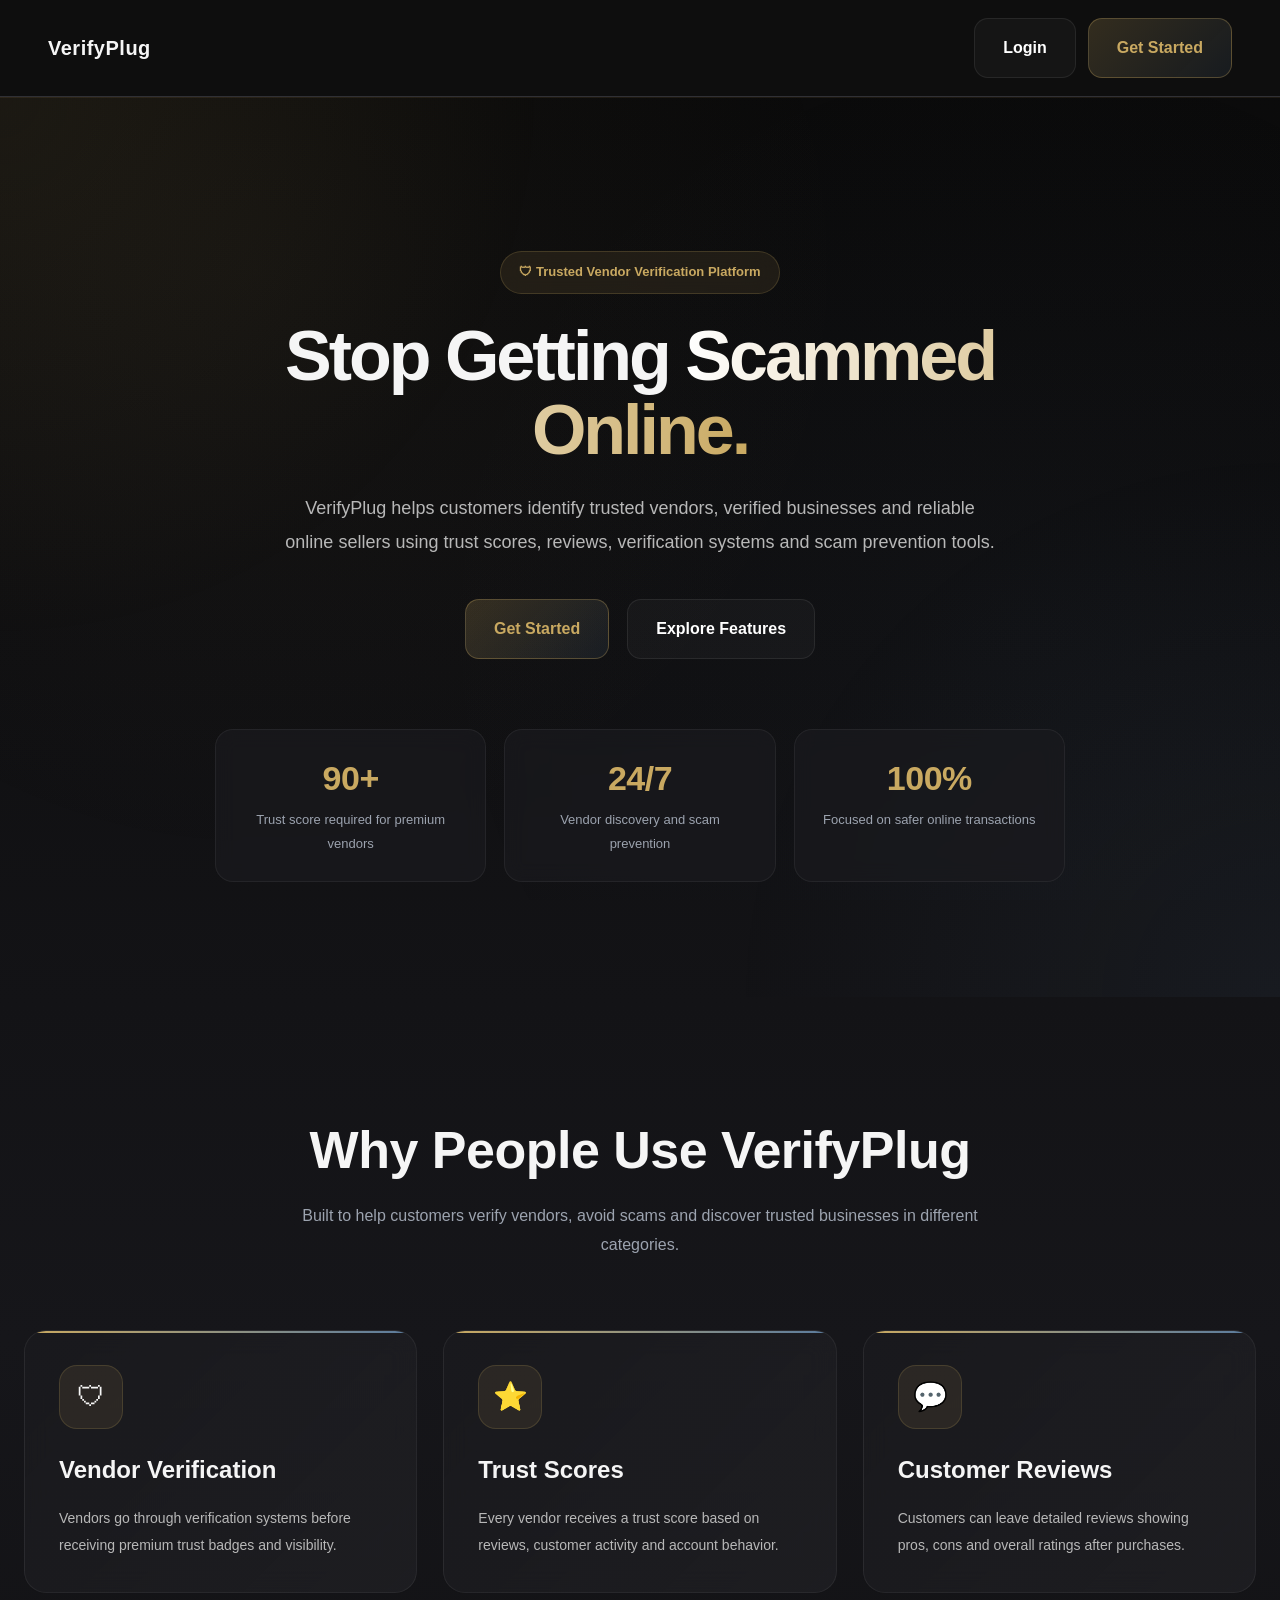
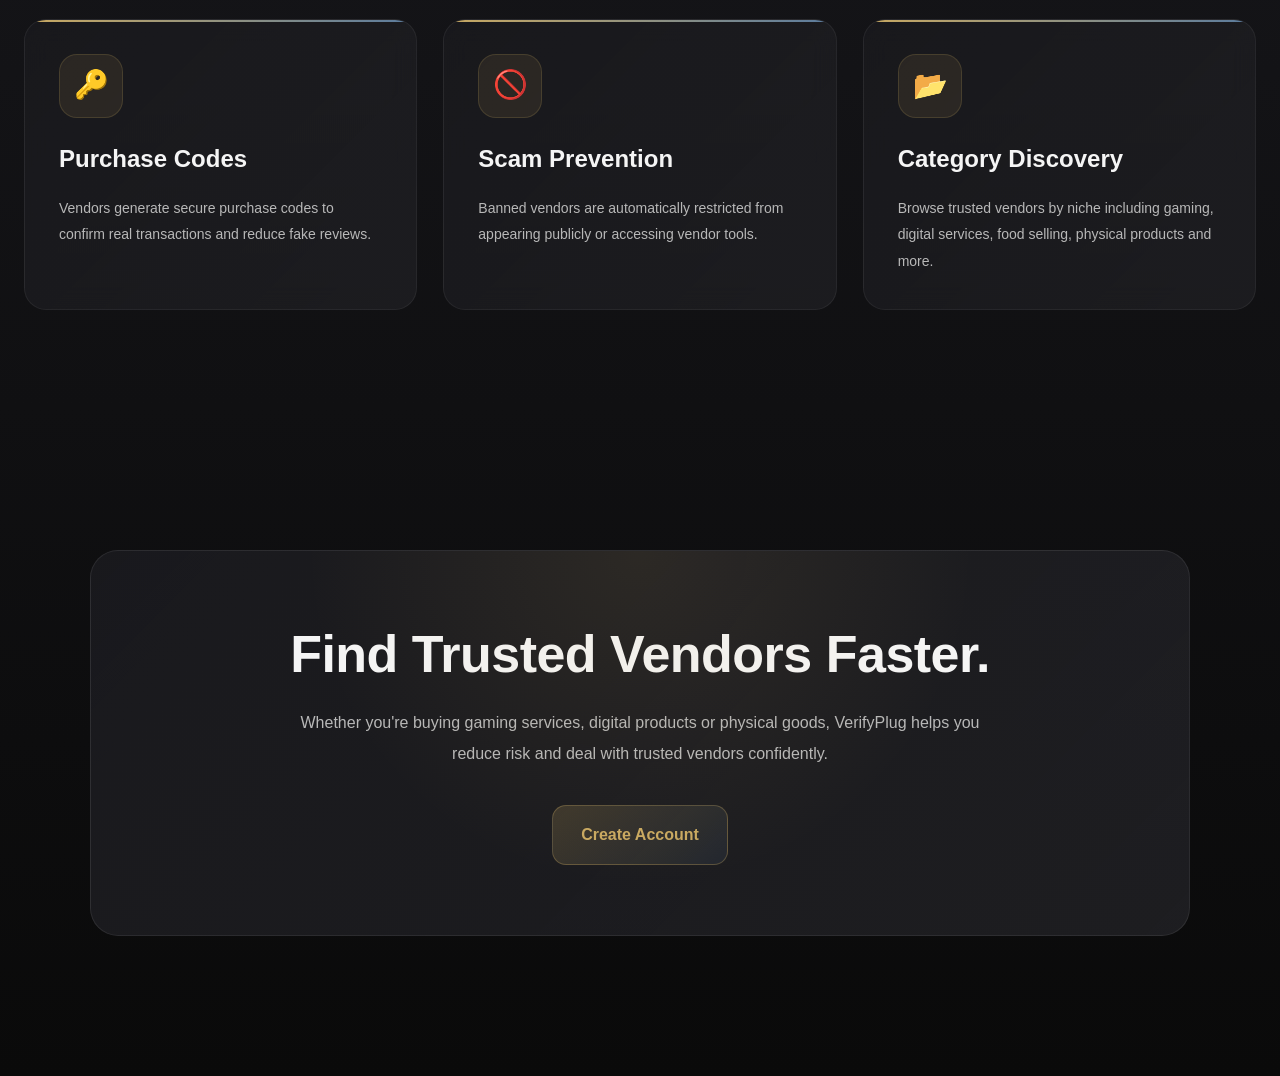
==== index.html @ 5fb8a2be "ff" ====
<!DOCTYPE html>
<html lang="en">
<head>
  <meta charset="UTF-8" />
  <meta name="viewport" content="width=device-width, initial-scale=1.0"/>

  <title>VerifyPlug</title>

  <link rel="stylesheet" href="style.css"/>

  <style>

    /* =========================
       LANDING PAGE ONLY
    ========================= */

    .landing-hero {

      min-height: 100vh;

      display: flex;
      align-items: center;
      justify-content: center;

      text-align: center;

      padding: 120px 24px 80px;

      position: relative;

      overflow: hidden;
    }

    .landing-hero::before {

      content: "";

      position: absolute;
      inset: 0;

      background:
        radial-gradient(circle at top left,
        rgba(201,169,97,0.08),
        transparent 35%),

        radial-gradient(circle at bottom right,
        rgba(90,123,158,0.08),
        transparent 35%);

      pointer-events: none;
    }

    .hero-content {

      position: relative;
      z-index: 2;

      max-width: 850px;
    }

    .hero-badge {

      display: inline-flex;
      align-items: center;
      gap: 10px;

      padding: 10px 18px;

      border-radius: 999px;

      background:
        rgba(201,169,97,0.10);

      border:
        1px solid rgba(201,169,97,0.20);

      color: #c9a961;

      font-size: 13px;
      font-weight: 600;

      margin-bottom: 26px;

      backdrop-filter: blur(10px);
    }

    .hero-title {

      font-size: 70px;
      line-height: 1.05;

      font-weight: 800;

      letter-spacing: -3px;

      margin-bottom: 24px;
    }

    .hero-title span {

      background:
        linear-gradient(
          90deg,
          #ffffff,
          #c9a961
        );

      -webkit-background-clip: text;
      -webkit-text-fill-color: transparent;
    }

    .hero-subtitle {

      max-width: 720px;

      margin: auto;

      font-size: 18px;
      line-height: 1.9;

      color: #b8b8b8;
    }

    .hero-buttons {

      display: flex;
      justify-content: center;
      gap: 18px;

      margin-top: 40px;

      flex-wrap: wrap;
    }

    .hero-btn {

      width: auto;

      padding: 16px 28px;

      text-decoration: none;

      border-radius: 14px;

      font-weight: 600;

      transition: 0.3s ease;
    }

    .hero-btn-primary {

      background:
        linear-gradient(
          135deg,
          rgba(201,169,97,0.20),
          rgba(90,123,158,0.12)
        );

      border:
        1px solid rgba(201,169,97,0.30);

      color: #c9a961;
    }

    .hero-btn-primary:hover {

      transform: translateY(-3px);

      box-shadow:
        0 18px 40px rgba(201,169,97,0.12);
    }

    .hero-btn-secondary {

      background:
        rgba(255,255,255,0.03);

      border:
        1px solid rgba(255,255,255,0.08);

      color: white;
    }

    .hero-btn-secondary:hover {

      transform: translateY(-3px);

      border-color:
        rgba(255,255,255,0.18);
    }

    /* =========================
       STATS
    ========================= */

    .hero-stats {

      display: grid;
      grid-template-columns: repeat(3, 1fr);

      gap: 18px;

      margin-top: 70px;
    }

    .stat-card {

      padding: 26px;

      border-radius: 18px;

      background:
        rgba(26,26,30,0.7);

      border:
        1px solid rgba(255,255,255,0.06);

      backdrop-filter: blur(10px);
    }

    .stat-card h2 {

      font-size: 34px;

      color: #c9a961;

      margin-bottom: 8px;
    }

    .stat-card p {

      font-size: 13px;

      color: #9ca3af;
    }

    /* =========================
       FEATURES
    ========================= */

    .features-section {

      padding: 120px 24px;
    }

    .section-header {

      text-align: center;

      max-width: 700px;

      margin: auto auto 70px;
    }

    .section-header h2 {

      font-size: 52px;

      margin-bottom: 18px;
    }

    .section-header p {

      font-size: 16px;

      color: #9ca3af;
    }

    .features-grid {

      display: grid;
      grid-template-columns:
        repeat(auto-fit, minmax(300px, 1fr));

      gap: 26px;

      max-width: 1250px;

      margin: auto;
    }

    .feature-card {

      opacity: 0;
      transform: translateY(70px);

      transition:
        opacity 0.8s ease,
        transform 0.8s ease;

      padding: 34px;

      border-radius: 22px;

      background:
        linear-gradient(
          135deg,
          rgba(26,26,30,0.8),
          rgba(36,36,40,0.6)
        );

      border:
        1px solid rgba(255,255,255,0.06);

      backdrop-filter: blur(12px);

      position: relative;

      overflow: hidden;
    }

    .feature-card.show {

      opacity: 1;
      transform: translateY(0);
    }

    .feature-card::before {

      content: "";

      position: absolute;

      top: 0;
      left: 0;

      width: 100%;
      height: 2px;

      background:
        linear-gradient(
          90deg,
          #c9a961,
          #5a7b9e
        );
    }

    .feature-icon {

      width: 64px;
      height: 64px;

      display: flex;
      align-items: center;
      justify-content: center;

      border-radius: 18px;

      margin-bottom: 22px;

      font-size: 28px;

      background:
        rgba(201,169,97,0.10);

      border:
        1px solid rgba(201,169,97,0.18);
    }

    .feature-card h3 {

      font-size: 24px;

      margin-bottom: 16px;
    }

    .feature-card p {

      font-size: 14px;

      line-height: 1.9;

      color: #b8b8b8;
    }

    /* =========================
       CTA SECTION
    ========================= */

    .cta-section {

      padding: 120px 24px 140px;
    }

    .cta-card {

      max-width: 1100px;

      margin: auto;

      text-align: center;

      padding: 70px 40px;

      border-radius: 28px;

      background:
        linear-gradient(
          135deg,
          rgba(26,26,30,0.95),
          rgba(36,36,40,0.75)
        );

      border:
        1px solid rgba(255,255,255,0.08);

      position: relative;

      overflow: hidden;
    }

    .cta-card::before {

      content: "";

      position: absolute;
      inset: 0;

      background:
        radial-gradient(circle at top,
        rgba(201,169,97,0.10),
        transparent 50%);

      pointer-events: none;
    }

    .cta-card h2 {

      font-size: 52px;

      margin-bottom: 20px;
    }

    .cta-card p {

      max-width: 700px;

      margin: auto;

      font-size: 16px;

      line-height: 1.9;
    }

    .cta-card .hero-buttons {

      margin-top: 36px;
    }

    /* =========================
       RESPONSIVE
    ========================= */

    @media (max-width: 900px) {

      .hero-title {
        font-size: 48px;
      }

      .section-header h2,
      .cta-card h2 {
        font-size: 36px;
      }

      .hero-stats {
        grid-template-columns: 1fr;
      }

    }

  </style>
</head>

<body>

  <!-- TOPBAR -->
  <div class="topbar">

    <h2>VerifyPlug</h2>

    <div style="display:flex; gap:12px;">

      <a href="index.html"
        class="hero-btn hero-btn-secondary"
        style="margin:0;">
        Login
      </a>

      <a href="index.html"
        class="hero-btn hero-btn-primary"
        style="margin:0;">
        Get Started
      </a>

    </div>

  </div>

  <!-- HERO -->
  <section class="landing-hero">

    <div class="hero-content">

      <div class="hero-badge">
        🛡 Trusted Vendor Verification Platform
      </div>

      <h1 class="hero-title">

        Stop Getting
        <span>Scammed Online.</span>

      </h1>

      <p class="hero-subtitle">

        VerifyPlug helps customers identify trusted vendors,
        verified businesses and reliable online sellers
        using trust scores, reviews, verification systems
        and scam prevention tools.

      </p>

      <div class="hero-buttons">

        <a href="index.html"
          class="hero-btn hero-btn-primary">

          Get Started

        </a>

        <a href="#features"
          class="hero-btn hero-btn-secondary">

          Explore Features

        </a>

      </div>

      <div class="hero-stats">

        <div class="stat-card">
          <h2>90+</h2>
          <p>Trust score required for premium vendors</p>
        </div>

        <div class="stat-card">
          <h2>24/7</h2>
          <p>Vendor discovery and scam prevention</p>
        </div>

        <div class="stat-card">
          <h2>100%</h2>
          <p>Focused on safer online transactions</p>
        </div>

      </div>

    </div>

  </section>

  <!-- FEATURES -->
  <section class="features-section" id="features">

    <div class="section-header">

      <h2>Why People Use VerifyPlug</h2>

      <p>
        Built to help customers verify vendors,
        avoid scams and discover trusted businesses
        in different categories.
      </p>

    </div>

    <div class="features-grid">

      <div class="feature-card">

        <div class="feature-icon">🛡</div>

        <h3>Vendor Verification</h3>

        <p>
          Vendors go through verification systems before
          receiving premium trust badges and visibility.
        </p>

      </div>

      <div class="feature-card">

        <div class="feature-icon">⭐</div>

        <h3>Trust Scores</h3>

        <p>
          Every vendor receives a trust score based on
          reviews, customer activity and account behavior.
        </p>

      </div>

      <div class="feature-card">

        <div class="feature-icon">💬</div>

        <h3>Customer Reviews</h3>

        <p>
          Customers can leave detailed reviews showing
          pros, cons and overall ratings after purchases.
        </p>

      </div>

      <div class="feature-card">

        <div class="feature-icon">🔑</div>

        <h3>Purchase Codes</h3>

        <p>
          Vendors generate secure purchase codes to
          confirm real transactions and reduce fake reviews.
        </p>

      </div>

      <div class="feature-card">

        <div class="feature-icon">🚫</div>

        <h3>Scam Prevention</h3>

        <p>
          Banned vendors are automatically restricted
          from appearing publicly or accessing vendor tools.
        </p>

      </div>

      <div class="feature-card">

        <div class="feature-icon">📂</div>

        <h3>Category Discovery</h3>

        <p>
          Browse trusted vendors by niche including
          gaming, digital services, food selling,
          physical products and more.
        </p>

      </div>

    </div>

  </section>

  <!-- CTA -->
  <section class="cta-section">

    <div class="cta-card">

      <h2>
        Find Trusted Vendors Faster.
      </h2>

      <p>

        Whether you're buying gaming services,
        digital products or physical goods,
        VerifyPlug helps you reduce risk and deal
        with trusted vendors confidently.

      </p>

      <div class="hero-buttons">

        <a href="index.html"
          class="hero-btn hero-btn-primary">

          Create Account

        </a>

      </div>

    </div>

  </section>

  <script>

    // =========================
    // SCROLL REVEAL
    // =========================

    const cards =
      document.querySelectorAll(".feature-card");

    const observer =
      new IntersectionObserver((entries) => {

        entries.forEach((entry) => {

          if (entry.isIntersecting) {

            entry.target.classList.add("show");

          }

        });

      }, {
        threshold: 0.15
      });

    cards.forEach((card) => {
      observer.observe(card);
    });

  </script>

</body>
</html>
---- style.css ----
* {
  margin: 0;
  padding: 0;
  box-sizing: border-box;
  font-family: -apple-system, BlinkMacSystemFont, 'Segoe UI', 'Helvetica Neue', sans-serif;
  -webkit-font-smoothing: antialiased;
  -moz-osx-font-smoothing: grayscale;
}

:root {
  --color-bg-primary: #0f0f0f;
  --color-bg-secondary: #1a1a1e;
  --color-bg-tertiary: #242428;
  --color-text-primary: #f5f5f5;
  --color-text-secondary: #b8b8b8;
  --color-text-tertiary: #888888;
  --color-accent-primary: #c9a961;
  --color-accent-secondary: #5a7b9e;
  --color-border: #303035;
  --color-border-light: #484850;
  --shadow-sm: 0 2px 8px rgba(0,0,0,0.5);
  --shadow-md: 0 8px 24px rgba(0,0,0,0.6);
  --shadow-lg: 0 16px 48px rgba(0,0,0,0.7);
  --shadow-xl: 0 24px 64px rgba(0,0,0,0.8);
}

body {
  background: linear-gradient(180deg, #0a0a0a 0%, #16161a 50%, #0a0a0a 100%);
  color: var(--color-text-primary);
  min-height: 100vh;
  line-height: 1.6;
  position: relative;
  overflow-x: hidden;
}

body::before {
  content: "";
  position: fixed;
  top: 0;
  left: 0;
  right: 0;
  bottom: 0;
  background: 
    radial-gradient(circle at 20% 30%, rgba(201,169,97,0.04), transparent 50%),
    radial-gradient(circle at 80% 70%, rgba(90,123,158,0.03), transparent 50%);
  pointer-events: none;
  z-index: 0;
}

/* TOPBAR */
.topbar {
  width: 100%;
  padding: 18px 48px;
  background: rgba(15, 15, 15, 0.95);
  border-bottom: 1px solid var(--color-border);
  display: flex;
  justify-content: space-between;
  align-items: center;
  position: sticky;
  top: 0;
  z-index: 100;
  backdrop-filter: blur(20px);
  -webkit-backdrop-filter: blur(20px);
  box-shadow: 0 1px 0 rgba(201,169,97,0.1);
}

.topbar h1,
.topbar h2,
.topbar h3 {
  margin: 0;
  font-size: 20px;
  font-weight: 600;
  letter-spacing: 0.5px;
  color: var(--color-text-primary);
}

/* MAIN CONTAINER */
.container {
  width: 100%;
  max-width: 1320px;
  margin: auto;
  padding: 60px 48px;
  position: relative;
  z-index: 1;
}

/* CARD */
.card,
.vendor-card,
.vendor-owner-card,
.result-card,
.admin-section {
  position: relative;
  background: linear-gradient(135deg, rgba(26,26,30,0.8) 0%, rgba(36,36,40,0.6) 100%);
  border: 1px solid var(--color-border);
  border-radius: 16px;
  padding: 32px;
  overflow: hidden;
  box-shadow: 0 8px 32px rgba(0,0,0,0.5), inset 0 1px 0 rgba(255,255,255,0.03);
  backdrop-filter: blur(10px);
  -webkit-backdrop-filter: blur(10px);
  transition: all 0.4s cubic-bezier(0.23, 1, 0.320, 1);
}

.card::before,
.vendor-card::before,
.vendor-owner-card::before,
.result-card::before,
.admin-section::before {
  content: "";
  position: absolute;
  inset: 0;
  background: linear-gradient(135deg, rgba(201,169,97,0.03), transparent 50%);
  pointer-events: none;
}

.card:hover,
.vendor-card:hover,
.vendor-owner-card:hover,
.result-card:hover,
.admin-section:hover {
  transform: translateY(-4px);
  border-color: rgba(201,169,97,0.3);
  box-shadow: 0 16px 48px rgba(201,169,97,0.12), inset 0 1px 0 rgba(255,255,255,0.05);
  background: linear-gradient(135deg, rgba(26,26,30,0.9) 0%, rgba(36,36,40,0.7) 100%);
}

/* SPACING */
.card,
.vendor-card,
.vendor-owner-card,
.result-card {
  margin-bottom: 28px;
}

/* HEADINGS */
h1,
h2,
h3 {
  color: var(--color-text-primary);
  margin-bottom: 16px;
  letter-spacing: -0.3px;
  font-weight: 600;
}

h1 {
  font-size: 40px;
  letter-spacing: -1px;
  line-height: 1.2;
}

h2 {
  font-size: 32px;
  letter-spacing: -0.5px;
  line-height: 1.3;
}

h3 {
  font-size: 18px;
  color: var(--color-text-primary);
  letter-spacing: 0px;
}

p {
  color: var(--color-text-secondary);
  line-height: 1.8;
  font-size: 14px;
  font-weight: 400;
}

/* INPUTS */
input,
textarea,
select {
  width: 100%;
  margin-top: 14px;
  padding: 14px 16px;
  border-radius: 12px;
  border: 1px solid var(--color-border);
  background: rgba(26,26,30,0.8);
  color: var(--color-text-primary);
  font-size: 14px;
  outline: none;
  transition: all 0.3s ease;
}

input::placeholder,
textarea::placeholder {
  color: var(--color-text-tertiary);
}

input:focus,
textarea:focus,
select:focus {
  border-color: var(--color-accent-primary);
  background: rgba(26,26,30,0.95);
  box-shadow: 0 0 0 3px rgba(201,169,97,0.1), var(--shadow-sm);
}

/* BUTTONS */
button {
  position: relative;
  width: 100%;
  margin-top: 18px;
  padding: 14px 28px;
  border: 1px solid var(--color-accent-primary);
  border-radius: 12px;
  background: linear-gradient(135deg, rgba(201,169,97,0.15), rgba(90,123,158,0.08));
  color: var(--color-accent-primary);
  font-size: 14px;
  font-weight: 600;
  letter-spacing: 0.3px;
  cursor: pointer;
  overflow: hidden;
  transition: all 0.4s cubic-bezier(0.23, 1, 0.320, 1);
  box-shadow: var(--shadow-sm);
}

button::before {
  content: "";
  position: absolute;
  top: 0;
  left: -100%;
  width: 100%;
  height: 100%;
  background: linear-gradient(90deg, transparent, rgba(255,255,255,0.15), transparent);
  transition: 0.6s ease;
}

button:hover {
  transform: translateY(-2px);
  background: linear-gradient(135deg, rgba(201,169,97,0.25), rgba(90,123,158,0.12));
  border-color: var(--color-accent-primary);
  box-shadow: 0 12px 32px rgba(201,169,97,0.15);
}

button:hover::before {
  left: 100%;
}

button:active {
  transform: scale(0.98);
}

/* SEARCH INPUT ICON STYLE */
.search-box {
  position: relative;
}

.search-box input {
  padding-left: 42px;
}

.search-box::before {
  content: "🔍";
  position: absolute;
  top: 50%;
  left: 14px;
  transform: translateY(-50%);
  opacity: 0.5;
  font-size: 16px;
}

/* BADGES */
.badges {
  display: flex;
  flex-wrap: wrap;
  gap: 12px;
  margin-top: 12px;
  margin-bottom: 16px;
}

.status-recommended,
.status-normal,
.status-weak,
.status-banned,
.verified-badge {
  padding: 8px 14px;
  border-radius: 8px;
  font-size: 12px;
  font-weight: 600;
  border: 1px solid;
  backdrop-filter: blur(10px);
  -webkit-backdrop-filter: blur(10px);
  transition: all 0.3s ease;
  letter-spacing: 0.3px;
}

.status-recommended {
  background: rgba(76,175,80,0.12);
  color: #81c784;
  border-color: rgba(76,175,80,0.25);
}

.status-recommended:hover {
  background: rgba(76,175,80,0.18);
  box-shadow: 0 8px 20px rgba(76,175,80,0.15);
}

.status-normal {
  background: rgba(255,193,7,0.12);
  color: #fbc02d;
  border-color: rgba(255,193,7,0.25);
}

.status-normal:hover {
  background: rgba(255,193,7,0.18);
  box-shadow: 0 8px 20px rgba(255,193,7,0.12);
}

.status-weak {
  background: rgba(255,152,0,0.12);
  color: #ffb74d;
  border-color: rgba(255,152,0,0.25);
}

.status-weak:hover {
  background: rgba(255,152,0,0.18);
  box-shadow: 0 8px 20px rgba(255,152,0,0.12);
}

.status-banned {
  background: rgba(244,67,54,0.12);
  color: #ef5350;
  border-color: rgba(244,67,54,0.25);
}

.status-banned:hover {
  background: rgba(244,67,54,0.18);
  box-shadow: 0 8px 20px rgba(244,67,54,0.15);
}

.verified-badge {
  background: rgba(201,169,97,0.12);
  color: var(--color-accent-primary);
  border-color: rgba(201,169,97,0.25);
}

.verified-badge:hover {
  background: rgba(201,169,97,0.18);
  box-shadow: 0 8px 20px rgba(201,169,97,0.12);
}

/* TRUST BAR */
.trust-bar {
  width: 100%;
  height: 10px;
  margin-top: 14px;
  background: rgba(48,48,53,0.6);
  border-radius: 999px;
  overflow: hidden;
  box-shadow: inset 0 1px 3px rgba(0,0,0,0.5);
}

.trust-fill {
  height: 100%;
  border-radius: 999px;
  background: linear-gradient(90deg, var(--color-accent-primary) 0%, var(--color-accent-secondary) 100%);
  transition: width 0.5s cubic-bezier(0.23, 1, 0.320, 1);
  box-shadow: 0 0 12px rgba(201,169,97,0.3);
}

/* STATUS */
.status-wrapper {
  position: fixed;
  top: 20px;
  right: 30px;
  display: flex;
  align-items: center;
  gap: 12px;
  padding: 12px 18px;
  background: rgba(15, 15, 15, 0.95);
  border: 1px solid var(--color-border);
  border-radius: 12px;
  backdrop-filter: blur(20px);
  -webkit-backdrop-filter: blur(20px);
  z-index: 999;
  box-shadow: var(--shadow-md);
}

.status-dot {
  width: 10px;
  height: 10px;
  border-radius: 50%;
  background: var(--color-text-tertiary);
  transition: all 0.3s ease;
}

.status-dot.verified {
  background: #81c784;
  box-shadow: 0 0 12px rgba(129,199,132,0.6);
}

/* ADMIN */
.admin-layout {
  display: grid;
  grid-template-columns: 1fr 1fr;
  gap: 32px;
  padding: 20px 0;
}

/* MODAL */
.modal {
  display: none;
  position: fixed;
  inset: 0;
  background: rgba(0,0,0,0.8);
  justify-content: center;
  align-items: center;
  z-index: 2000;
  backdrop-filter: blur(16px);
  -webkit-backdrop-filter: blur(16px);
}

.modal-content {
  width: 92%;
  max-width: 580px;
  padding: 40px;
  border-radius: 16px;
  background: linear-gradient(135deg, rgba(26,26,30,0.98) 0%, rgba(36,36,40,0.96) 100%);
  border: 1px solid var(--color-border);
  animation: popup 0.4s cubic-bezier(0.23, 1, 0.320, 1);
  box-shadow: var(--shadow-xl);
}

@keyframes popup {
  from {
    transform: scale(0.92) translateY(20px);
    opacity: 0;
  }
  to {
    transform: scale(1) translateY(0);
    opacity: 1;
  }
}

.modal-buttons {
  display: flex;
  gap: 14px;
  margin-top: 28px;
}

.modal-buttons button {
  margin-top: 0;
}

/* REVIEWS */
#reviewsContainer {
  max-height: 420px;
  overflow-y: auto;
  margin-top: 20px;
  padding-right: 8px;
}

#reviewsContainer::-webkit-scrollbar {
  width: 8px;
}

#reviewsContainer::-webkit-scrollbar-track {
  background: rgba(48,48,53,0.3);
  border-radius: 999px;
}

#reviewsContainer::-webkit-scrollbar-thumb {
  background: rgba(201,169,97,0.3);
  border-radius: 999px;
}

#reviewsContainer::-webkit-scrollbar-thumb:hover {
  background: rgba(201,169,97,0.5);
}

/* BAN SCREEN */
#banScreen {
  position: fixed;
  inset: 0;
  background: linear-gradient(135deg, rgba(244,67,54,0.08), transparent),
              linear-gradient(180deg, #0a0a0a 0%, #16161a 100%);
  display: flex;
  flex-direction: column;
  justify-content: center;
  align-items: center;
  text-align: center;
  z-index: 9999;
  padding: 30px;
  backdrop-filter: blur(20px);
  -webkit-backdrop-filter: blur(20px);
}

#banScreen h1 {
  font-size: 48px;
  color: #ef5350;
  margin-bottom: 20px;
  font-weight: 700;
  letter-spacing: -1px;
}

#banScreen p {
  max-width: 520px;
  font-size: 15px;
  color: var(--color-text-secondary);
}

/* TOAST */
#toast {
  position: fixed;
  top: 24px;
  right: 30px;
  min-width: 300px;
  max-width: 420px;
  padding: 16px 20px;
  border-radius: 12px;
  background: rgba(15, 15, 15, 0.95);
  color: var(--color-text-primary);
  font-size: 14px;
  font-weight: 500;
  border: 1px solid var(--color-border);
  box-shadow: var(--shadow-lg);
  backdrop-filter: blur(20px);
  -webkit-backdrop-filter: blur(20px);
  opacity: 0;
  pointer-events: none;
  transform: translateY(-20px) scale(0.95);
  transition: all 0.4s cubic-bezier(0.23, 1, 0.320, 1);
  z-index: 999999;
}

#toast.show {
  opacity: 1;
  transform: translateY(0) scale(1);
  pointer-events: auto;
}

#toast.success {
  border-left: 3px solid #81c784;
}

#toast.error {
  border-left: 3px solid #ef5350;
}

#toast.warning {
  border-left: 3px solid #fbc02d;
}

/* RESPONSIVE */
@media (max-width: 900px) {
  .admin-layout {
    grid-template-columns: 1fr;
  }

  .topbar {
    padding: 14px 24px;
  }

  .container {
    padding: 40px 24px;
  }

  .card,
  .vendor-card,
  .vendor-owner-card,
  .result-card,
  .admin-section {
    padding: 24px;
    border-radius: 14px;
  }

  h2 {
    font-size: 26px;
  }

  h3 {
    font-size: 16px;
  }

  .modal-buttons {
    flex-direction: column;
  }
}

.status-trusted {
  background: rgba(201,169,97,0.12);
  color: var(--color-accent-primary);
  padding: 6px 12px;
  border: 1px solid rgba(201,169,97,0.25);
  border-radius: 8px;
  font-size: 12px;
  font-weight: 600;
  transition: all 0.3s ease;
  letter-spacing: 0.3px;
}

.status-trusted:hover {
  background: rgba(201,169,97,0.18);
  box-shadow: 0 8px 20px rgba(201,169,97,0.12);
}

/* =========================
   PREMIUM VENDORS SECTION
========================= */

#premiumVendors {
  display: grid;
  grid-template-columns: repeat(auto-fit, minmax(300px, 1fr));
  gap: 28px;
  margin-top: 28px;
}

.premium-vendor-card {
  position: relative;
  background: linear-gradient(135deg, rgba(26,26,30,0.8) 0%, rgba(36,36,40,0.6) 100%);
  border: 1px solid var(--color-border);
  backdrop-filter: blur(10px);
  -webkit-backdrop-filter: blur(10px);
  border-radius: 16px;
  padding: 28px;
  overflow: hidden;
  transition: all 0.4s cubic-bezier(0.23, 1, 0.320, 1);
  box-shadow: 0 8px 32px rgba(0,0,0,0.5);
}

.premium-vendor-card:hover {
  transform: translateY(-4px);
  border-color: rgba(201,169,97,0.3);
  box-shadow: 0 16px 48px rgba(201,169,97,0.12);
  background: linear-gradient(135deg, rgba(26,26,30,0.9) 0%, rgba(36,36,40,0.7) 100%);
}

/* glowing top line */
.premium-vendor-card::before {
  content: "";
  position: absolute;
  top: 0;
  left: 0;
  width: 100%;
  height: 2px;
  background: linear-gradient(90deg, var(--color-accent-primary), var(--color-accent-secondary));
  box-shadow: 0 0 8px rgba(201,169,97,0.3);
}

/* vendor title */
.premium-vendor-card h3 {
  font-size: 18px;
  margin-bottom: 12px;
  color: var(--color-text-primary);
}

/* vendor info */
.premium-vendor-card p {
  color: var(--color-text-secondary);
  margin-bottom: 12px;
  font-size: 13px;
}

/* premium badge */
.premium-badge {
  display: inline-flex;
  align-items: center;
  gap: 6px;
  margin-top: 16px;
  background: rgba(201,169,97,0.12);
  color: var(--color-accent-primary);
  border: 1px solid rgba(201,169,97,0.25);
  padding: 8px 14px;
  border-radius: 8px;
  font-size: 12px;
  font-weight: 600;
  transition: all 0.3s ease;
  letter-spacing: 0.3px;
}

.premium-badge:hover {
  background: rgba(201,169,97,0.18);
  box-shadow: 0 8px 20px rgba(201,169,97,0.12);
}

/* responsive */
@media (max-width: 700px) {
  #premiumVendors {
    grid-template-columns: 1fr;
  }
}

/* =========================
   PREMIUM CATEGORY FILTER
========================= */

#premiumCategoryFilter {
  width: 100%;
  padding: 14px 16px;
  margin-top: 16px;
  margin-bottom: 32px;
  border-radius: 12px;
  border: 1px solid var(--color-border);
  background: rgba(26,26,30,0.8);
  color: var(--color-text-primary);
  font-size: 14px;
  font-weight: 500;
  outline: none;
  backdrop-filter: blur(10px);
  -webkit-backdrop-filter: blur(10px);
  transition: all 0.3s ease;
  box-shadow: var(--shadow-sm);
}

#premiumCategoryFilter:hover {
  border-color: rgba(201,169,97,0.3);
}

#premiumCategoryFilter:focus {
  border-color: var(--color-accent-primary);
  background: rgba(26,26,30,0.95);
  box-shadow: 0 0 0 3px rgba(201,169,97,0.1), var(--shadow-md);
}

/* dropdown options */
#premiumCategoryFilter option {
  background: var(--color-bg-secondary);
  color: var(--color-text-primary);
}

/* section title polish */
.premium-section-title {
  display: flex;
  align-items: center;
  gap: 12px;
  font-size: 28px;
  font-weight: 700;
  color: var(--color-text-primary);
  margin-bottom: 8px;
  letter-spacing: -0.5px;
}

.premium-section-subtitle {
  color: var(--color-text-tertiary);
  font-size: 13px;
  margin-bottom: 12px;
  font-weight: 400;
  letter-spacing: 0.2px;
}

/* premium wrapper */
.premium-wrapper {
  position: relative;
  background: linear-gradient(135deg, rgba(26,26,30,0.8) 0%, rgba(36,36,40,0.6) 100%);
  border: 1px solid var(--color-border);
  backdrop-filter: blur(10px);
  -webkit-backdrop-filter: blur(10px);
  border-radius: 16px;
  padding: 36px;
  margin-top: 36px;
  box-shadow: 0 8px 32px rgba(0,0,0,0.5), inset 0 1px 0 rgba(255,255,255,0.03);
}

/* glowing effect */
.premium-wrapper::before {
  content: "";
  position: absolute;
  top: 0;
  left: 0;
  right: 0;
  height: 1px;
  background: linear-gradient(90deg, transparent, rgba(201,169,97,0.3), transparent);
  pointer-events: none;
}
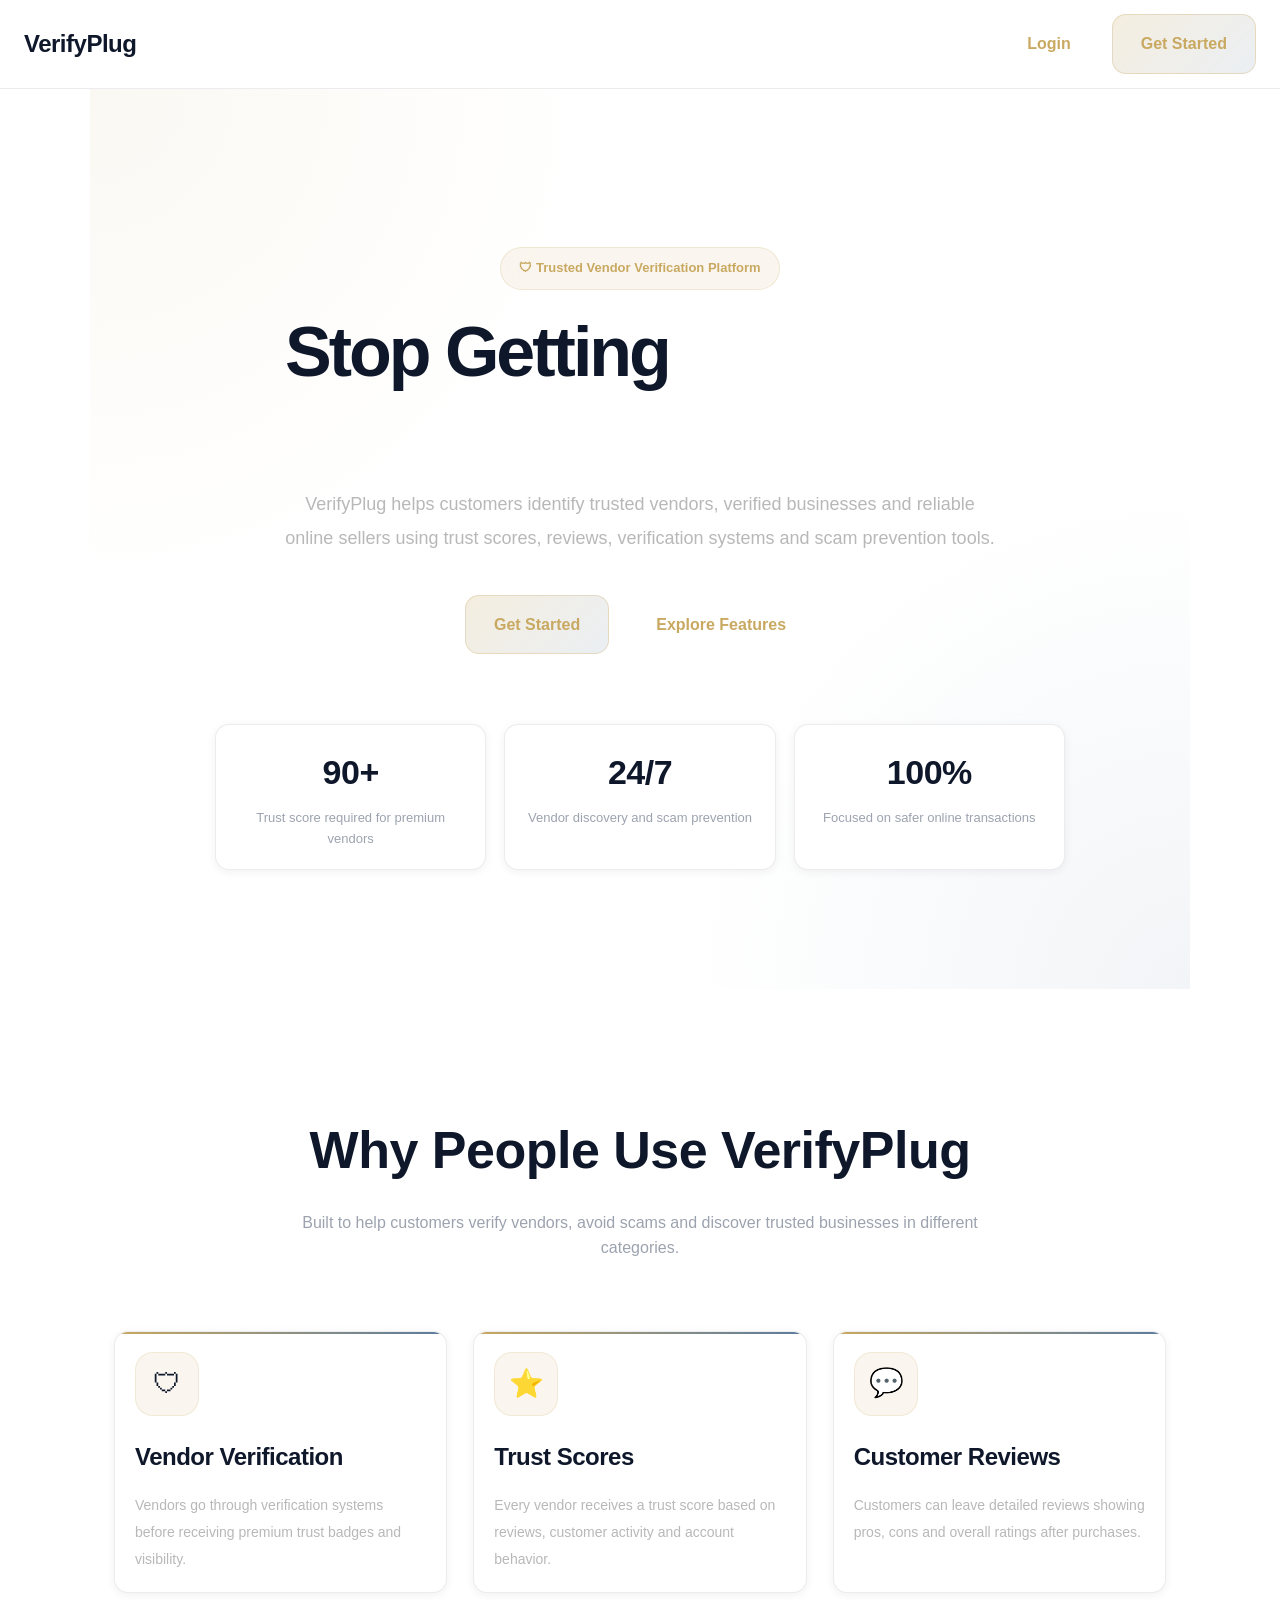
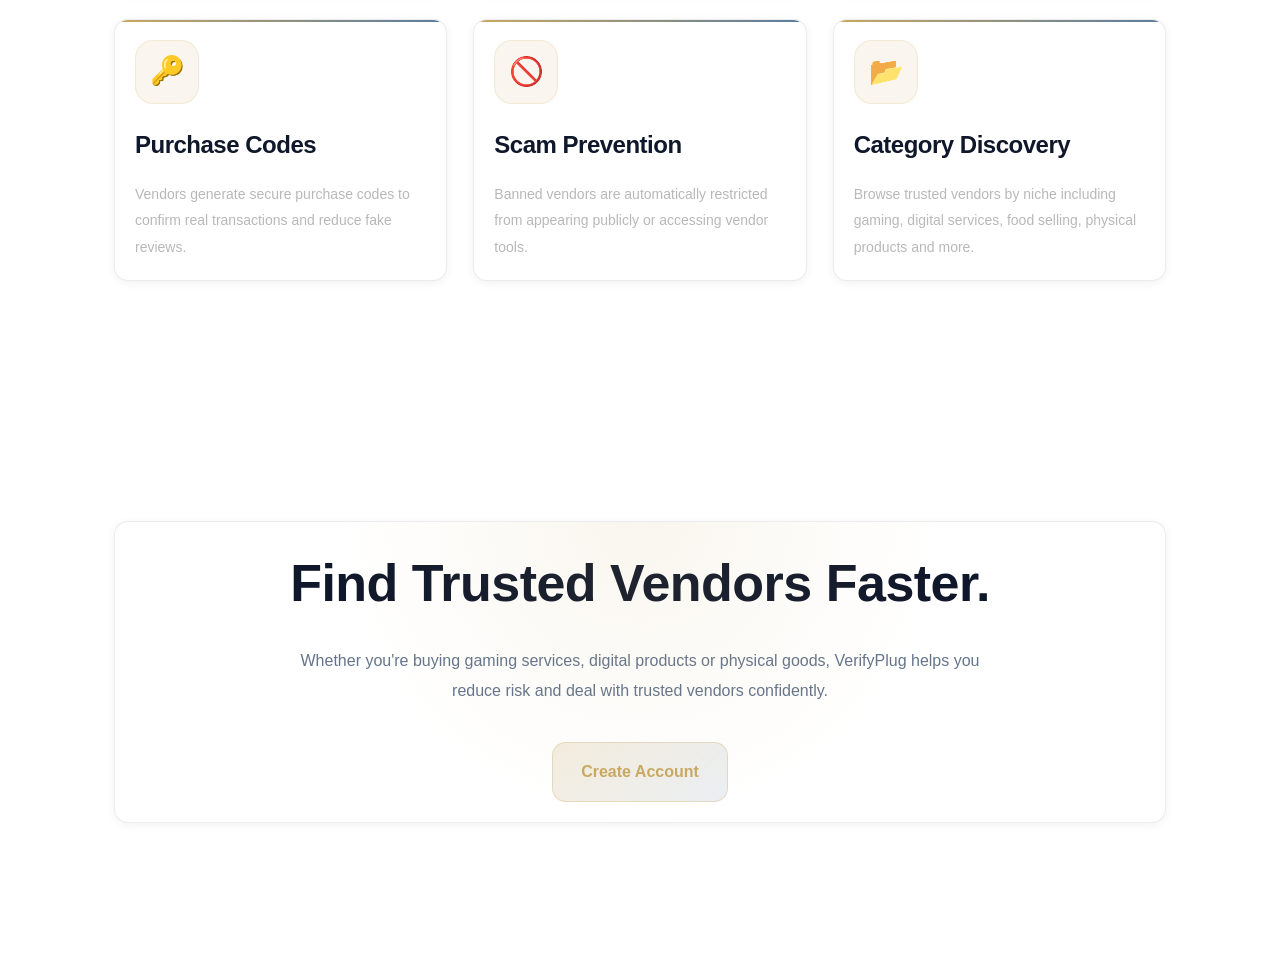
==== commit 84f5dca3: "G" ====
--- a/index.html
+++ b/index.html
@@ -101,7 +101,7 @@
       background:
         linear-gradient(
           90deg,
-          #ffffff,
+        
           #c9a961
         );
 
@@ -480,13 +480,13 @@
 
     <div style="display:flex; gap:12px;">
 
-      <a href="index.html"
+      <a href="auth.html"
         class="hero-btn hero-btn-secondary"
         style="margin:0;">
         Login
       </a>
 
-      <a href="index.html"
+      <a href="auth.html"
         class="hero-btn hero-btn-primary"
         style="margin:0;">
         Get Started
@@ -523,7 +523,7 @@
 
       <div class="hero-buttons">
 
-        <a href="index.html"
+        <a href="auth.html"
           class="hero-btn hero-btn-primary">
 
           Get Started
@@ -682,7 +682,7 @@
 
       <div class="hero-buttons">
 
-        <a href="index.html"
+        <a href="auth.html"
           class="hero-btn hero-btn-primary">
 
           Create Account
--- a/style.css
+++ b/style.css
@@ -3,764 +3,275 @@
   padding: 0;
   box-sizing: border-box;
   font-family: -apple-system, BlinkMacSystemFont, 'Segoe UI', 'Helvetica Neue', sans-serif;
-  -webkit-font-smoothing: antialiased;
-  -moz-osx-font-smoothing: grayscale;
-}
-
+}
+
+/* ================= GLOBAL THEME ================= */
 :root {
-  --color-bg-primary: #0f0f0f;
-  --color-bg-secondary: #1a1a1e;
-  --color-bg-tertiary: #242428;
-  --color-text-primary: #f5f5f5;
-  --color-text-secondary: #b8b8b8;
-  --color-text-tertiary: #888888;
-  --color-accent-primary: #c9a961;
-  --color-accent-secondary: #5a7b9e;
-  --color-border: #303035;
-  --color-border-light: #484850;
-  --shadow-sm: 0 2px 8px rgba(0,0,0,0.5);
-  --shadow-md: 0 8px 24px rgba(0,0,0,0.6);
-  --shadow-lg: 0 16px 48px rgba(0,0,0,0.7);
-  --shadow-xl: 0 24px 64px rgba(0,0,0,0.8);
-}
-
-body {
-  background: linear-gradient(180deg, #0a0a0a 0%, #16161a 50%, #0a0a0a 100%);
-  color: var(--color-text-primary);
+  --bg: #ffffff;
+  --surface: #ffffff;
+  --text: #0f172a;
+  --muted: #64748b;
+
+  /* GOLD PREMIUM ACCENT (from landing page) */
+  --primary: #c9a961;
+  --primary-light: #d6b56e;
+
+  --border: rgba(15, 23, 42, 0.08);
+
+  --shadow: 0 2px 10px rgba(0,0,0,0.06);
+  --shadow-hover: 0 12px 28px rgba(0,0,0,0.10);
+
+  --radius: 14px;
+}
+
+/* ================= FORCE BODY (ALL PAGES) ================= */
+html, body {
+  background: var(--bg) !important;
+  color: var(--text) !important;
+  line-height: 1.6;
   min-height: 100vh;
-  line-height: 1.6;
-  position: relative;
-  overflow-x: hidden;
-}
-
+}
+
+/* REMOVE ALL BACKGROUND OVERLAY */
 body::before {
-  content: "";
-  position: fixed;
-  top: 0;
-  left: 0;
-  right: 0;
-  bottom: 0;
-  background: 
-    radial-gradient(circle at 20% 30%, rgba(201,169,97,0.04), transparent 50%),
-    radial-gradient(circle at 80% 70%, rgba(90,123,158,0.03), transparent 50%);
-  pointer-events: none;
-  z-index: 0;
-}
-
-/* TOPBAR */
-.topbar {
-  width: 100%;
-  padding: 18px 48px;
-  background: rgba(15, 15, 15, 0.95);
-  border-bottom: 1px solid var(--color-border);
-  display: flex;
-  justify-content: space-between;
-  align-items: center;
-  position: sticky;
-  top: 0;
-  z-index: 100;
-  backdrop-filter: blur(20px);
-  -webkit-backdrop-filter: blur(20px);
-  box-shadow: 0 1px 0 rgba(201,169,97,0.1);
-}
-
-.topbar h1,
-.topbar h2,
-.topbar h3 {
-  margin: 0;
-  font-size: 20px;
-  font-weight: 600;
-  letter-spacing: 0.5px;
-  color: var(--color-text-primary);
-}
-
-/* MAIN CONTAINER */
-.container {
-  width: 100%;
-  max-width: 1320px;
+  display: none;
+}
+
+/* ================= GLOBAL TEXT ================= */
+h1, h2, h3, h4, h5 {
+  color: var(--text) !important;
+  font-weight: 700;
+  letter-spacing: -0.5px;
+}
+
+p, span, small, label {
+  color: var(--muted);
+}
+
+/* ================= LINKS ================= */
+a {
+  color: var(--primary) !important;
+  text-decoration: none;
+  font-weight: 500;
+}
+
+a:hover {
+  color: var(--primary-light) !important;
+}
+
+/* ================= CONTAINERS ================= */
+.container,
+main,
+section,
+.auth-container,
+.login-container,
+.register-container,
+.dashboard,
+.wrapper {
+  max-width: 1100px;
   margin: auto;
-  padding: 60px 48px;
-  position: relative;
-  z-index: 1;
-}
-
-/* CARD */
+  padding: 32px 20px;
+}
+
+/* ================= CARDS ================= */
 .card,
 .vendor-card,
 .vendor-owner-card,
 .result-card,
-.admin-section {
-  position: relative;
-  background: linear-gradient(135deg, rgba(26,26,30,0.8) 0%, rgba(36,36,40,0.6) 100%);
-  border: 1px solid var(--color-border);
-  border-radius: 16px;
-  padding: 32px;
-  overflow: hidden;
-  box-shadow: 0 8px 32px rgba(0,0,0,0.5), inset 0 1px 0 rgba(255,255,255,0.03);
-  backdrop-filter: blur(10px);
-  -webkit-backdrop-filter: blur(10px);
-  transition: all 0.4s cubic-bezier(0.23, 1, 0.320, 1);
-}
-
-.card::before,
-.vendor-card::before,
-.vendor-owner-card::before,
-.result-card::before,
-.admin-section::before {
-  content: "";
-  position: absolute;
-  inset: 0;
-  background: linear-gradient(135deg, rgba(201,169,97,0.03), transparent 50%);
-  pointer-events: none;
+.admin-section,
+.auth-card,
+.form-card,
+div[class*="card"] {
+  background: var(--surface) !important;
+  border: 1px solid var(--border) !important;
+  border-radius: var(--radius);
+  padding: 20px;
+
+  box-shadow: var(--shadow);
+  transition: 0.2s ease;
 }
 
 .card:hover,
 .vendor-card:hover,
 .vendor-owner-card:hover,
 .result-card:hover,
-.admin-section:hover {
-  transform: translateY(-4px);
-  border-color: rgba(201,169,97,0.3);
-  box-shadow: 0 16px 48px rgba(201,169,97,0.12), inset 0 1px 0 rgba(255,255,255,0.05);
-  background: linear-gradient(135deg, rgba(26,26,30,0.9) 0%, rgba(36,36,40,0.7) 100%);
-}
-
-/* SPACING */
-.card,
-.vendor-card,
-.vendor-owner-card,
-.result-card {
-  margin-bottom: 28px;
-}
-
-/* HEADINGS */
-h1,
-h2,
-h3 {
-  color: var(--color-text-primary);
-  margin-bottom: 16px;
-  letter-spacing: -0.3px;
-  font-weight: 600;
-}
-
-h1 {
-  font-size: 40px;
-  letter-spacing: -1px;
-  line-height: 1.2;
-}
-
-h2 {
-  font-size: 32px;
-  letter-spacing: -0.5px;
-  line-height: 1.3;
-}
-
-h3 {
-  font-size: 18px;
-  color: var(--color-text-primary);
-  letter-spacing: 0px;
-}
-
-p {
-  color: var(--color-text-secondary);
-  line-height: 1.8;
-  font-size: 14px;
-  font-weight: 400;
-}
-
-/* INPUTS */
+.admin-section:hover,
+div[class*="card"]:hover {
+  transform: translateY(-3px);
+  box-shadow: var(--shadow-hover);
+}
+
+/* ================= INPUTS ================= */
 input,
 textarea,
-select {
+select,
+input[type="text"],
+input[type="email"],
+input[type="password"] {
   width: 100%;
-  margin-top: 14px;
-  padding: 14px 16px;
-  border-radius: 12px;
-  border: 1px solid var(--color-border);
-  background: rgba(26,26,30,0.8);
-  color: var(--color-text-primary);
-  font-size: 14px;
+  padding: 12px 14px;
+  margin-top: 10px;
+
+  border-radius: 10px;
+  border: 1px solid var(--border);
+
+  background: #fff;
+  color: var(--text);
+
   outline: none;
-  transition: all 0.3s ease;
-}
-
-input::placeholder,
-textarea::placeholder {
-  color: var(--color-text-tertiary);
+  transition: 0.2s ease;
 }
 
 input:focus,
 textarea:focus,
 select:focus {
-  border-color: var(--color-accent-primary);
-  background: rgba(26,26,30,0.95);
-  box-shadow: 0 0 0 3px rgba(201,169,97,0.1), var(--shadow-sm);
-}
-
-/* BUTTONS */
-button {
-  position: relative;
+  border-color: var(--primary);
+  box-shadow: 0 0 0 3px rgba(201,169,97,0.15);
+}
+
+/* ================= BUTTONS ================= */
+button,
+.btn,
+[type="button"],
+[type="submit"] {
   width: 100%;
-  margin-top: 18px;
-  padding: 14px 28px;
-  border: 1px solid var(--color-accent-primary);
-  border-radius: 12px;
-  background: linear-gradient(135deg, rgba(201,169,97,0.15), rgba(90,123,158,0.08));
-  color: var(--color-accent-primary);
-  font-size: 14px;
+  margin-top: 14px;
+  padding: 12px 14px;
+
+  border-radius: 10px;
+  border: none;
+
+  background: var(--primary) !important;
+  color: #111 !important;
+
   font-weight: 600;
-  letter-spacing: 0.3px;
   cursor: pointer;
-  overflow: hidden;
-  transition: all 0.4s cubic-bezier(0.23, 1, 0.320, 1);
-  box-shadow: var(--shadow-sm);
-}
-
-button::before {
-  content: "";
-  position: absolute;
+
+  transition: 0.2s ease;
+}
+
+button:hover,
+.btn:hover {
+  background: var(--primary-light) !important;
+  transform: translateY(-2px);
+}
+
+/* ================= TOPBAR ================= */
+.topbar,
+header,
+nav {
+  background: #fff !important;
+  border-bottom: 1px solid var(--border);
+  padding: 14px 24px;
+
+  display: flex;
+  justify-content: space-between;
+  align-items: center;
+
+  position: sticky;
   top: 0;
-  left: -100%;
-  width: 100%;
-  height: 100%;
-  background: linear-gradient(90deg, transparent, rgba(255,255,255,0.15), transparent);
-  transition: 0.6s ease;
-}
-
-button:hover {
-  transform: translateY(-2px);
-  background: linear-gradient(135deg, rgba(201,169,97,0.25), rgba(90,123,158,0.12));
-  border-color: var(--color-accent-primary);
-  box-shadow: 0 12px 32px rgba(201,169,97,0.15);
-}
-
-button:hover::before {
-  left: 100%;
-}
-
-button:active {
-  transform: scale(0.98);
-}
-
-/* SEARCH INPUT ICON STYLE */
-.search-box {
-  position: relative;
-}
-
-.search-box input {
-  padding-left: 42px;
-}
-
-.search-box::before {
-  content: "🔍";
-  position: absolute;
-  top: 50%;
-  left: 14px;
-  transform: translateY(-50%);
-  opacity: 0.5;
-  font-size: 16px;
-}
-
-/* BADGES */
-.badges {
-  display: flex;
-  flex-wrap: wrap;
-  gap: 12px;
-  margin-top: 12px;
-  margin-bottom: 16px;
-}
-
+  z-index: 10;
+}
+
+/* ================= BADGES ================= */
 .status-recommended,
 .status-normal,
 .status-weak,
 .status-banned,
 .verified-badge {
-  padding: 8px 14px;
-  border-radius: 8px;
+  display: inline-block;
+  padding: 6px 10px;
+  border-radius: 999px;
   font-size: 12px;
   font-weight: 600;
   border: 1px solid;
-  backdrop-filter: blur(10px);
-  -webkit-backdrop-filter: blur(10px);
-  transition: all 0.3s ease;
-  letter-spacing: 0.3px;
-}
-
+}
+
+/* GOLD STYLE BADGES (premium feel) */
 .status-recommended {
-  background: rgba(76,175,80,0.12);
-  color: #81c784;
-  border-color: rgba(76,175,80,0.25);
-}
-
-.status-recommended:hover {
-  background: rgba(76,175,80,0.18);
-  box-shadow: 0 8px 20px rgba(76,175,80,0.15);
+  color: #16a34a;
+  background: #ecfdf5;
+  border-color: #bbf7d0;
 }
 
 .status-normal {
-  background: rgba(255,193,7,0.12);
-  color: #fbc02d;
-  border-color: rgba(255,193,7,0.25);
-}
-
-.status-normal:hover {
-  background: rgba(255,193,7,0.18);
-  box-shadow: 0 8px 20px rgba(255,193,7,0.12);
+  color: var(--primary);
+  background: rgba(201,169,97,0.08);
+  border-color: rgba(201,169,97,0.2);
 }
 
 .status-weak {
-  background: rgba(255,152,0,0.12);
-  color: #ffb74d;
-  border-color: rgba(255,152,0,0.25);
-}
-
-.status-weak:hover {
-  background: rgba(255,152,0,0.18);
-  box-shadow: 0 8px 20px rgba(255,152,0,0.12);
+  color: #f59e0b;
+  background: #fffbeb;
+  border-color: #fde68a;
 }
 
 .status-banned {
-  background: rgba(244,67,54,0.12);
-  color: #ef5350;
-  border-color: rgba(244,67,54,0.25);
-}
-
-.status-banned:hover {
-  background: rgba(244,67,54,0.18);
-  box-shadow: 0 8px 20px rgba(244,67,54,0.15);
+  color: #ef4444;
+  background: #fef2f2;
+  border-color: #fecaca;
 }
 
 .verified-badge {
-  background: rgba(201,169,97,0.12);
-  color: var(--color-accent-primary);
+  color: var(--primary);
+  background: rgba(201,169,97,0.08);
   border-color: rgba(201,169,97,0.25);
 }
 
-.verified-badge:hover {
-  background: rgba(201,169,97,0.18);
-  box-shadow: 0 8px 20px rgba(201,169,97,0.12);
-}
-
-/* TRUST BAR */
-.trust-bar {
-  width: 100%;
-  height: 10px;
-  margin-top: 14px;
-  background: rgba(48,48,53,0.6);
-  border-radius: 999px;
-  overflow: hidden;
-  box-shadow: inset 0 1px 3px rgba(0,0,0,0.5);
-}
-
-.trust-fill {
-  height: 100%;
-  border-radius: 999px;
-  background: linear-gradient(90deg, var(--color-accent-primary) 0%, var(--color-accent-secondary) 100%);
-  transition: width 0.5s cubic-bezier(0.23, 1, 0.320, 1);
-  box-shadow: 0 0 12px rgba(201,169,97,0.3);
-}
-
-/* STATUS */
-.status-wrapper {
-  position: fixed;
-  top: 20px;
-  right: 30px;
-  display: flex;
-  align-items: center;
-  gap: 12px;
-  padding: 12px 18px;
-  background: rgba(15, 15, 15, 0.95);
-  border: 1px solid var(--color-border);
-  border-radius: 12px;
-  backdrop-filter: blur(20px);
-  -webkit-backdrop-filter: blur(20px);
-  z-index: 999;
-  box-shadow: var(--shadow-md);
-}
-
-.status-dot {
-  width: 10px;
-  height: 10px;
-  border-radius: 50%;
-  background: var(--color-text-tertiary);
-  transition: all 0.3s ease;
-}
-
-.status-dot.verified {
-  background: #81c784;
-  box-shadow: 0 0 12px rgba(129,199,132,0.6);
-}
-
-/* ADMIN */
-.admin-layout {
-  display: grid;
-  grid-template-columns: 1fr 1fr;
-  gap: 32px;
-  padding: 20px 0;
-}
-
-/* MODAL */
+/* ================= MODALS ================= */
 .modal {
-  display: none;
   position: fixed;
   inset: 0;
-  background: rgba(0,0,0,0.8);
+  display: none;
+
+  background: rgba(0,0,0,0.4);
   justify-content: center;
   align-items: center;
-  z-index: 2000;
-  backdrop-filter: blur(16px);
-  -webkit-backdrop-filter: blur(16px);
 }
 
 .modal-content {
-  width: 92%;
-  max-width: 580px;
-  padding: 40px;
-  border-radius: 16px;
-  background: linear-gradient(135deg, rgba(26,26,30,0.98) 0%, rgba(36,36,40,0.96) 100%);
-  border: 1px solid var(--color-border);
-  animation: popup 0.4s cubic-bezier(0.23, 1, 0.320, 1);
-  box-shadow: var(--shadow-xl);
-}
-
-@keyframes popup {
-  from {
-    transform: scale(0.92) translateY(20px);
-    opacity: 0;
-  }
-  to {
-    transform: scale(1) translateY(0);
-    opacity: 1;
-  }
-}
-
-.modal-buttons {
-  display: flex;
-  gap: 14px;
-  margin-top: 28px;
-}
-
-.modal-buttons button {
-  margin-top: 0;
-}
-
-/* REVIEWS */
-#reviewsContainer {
-  max-height: 420px;
-  overflow-y: auto;
-  margin-top: 20px;
-  padding-right: 8px;
-}
-
-#reviewsContainer::-webkit-scrollbar {
-  width: 8px;
-}
-
-#reviewsContainer::-webkit-scrollbar-track {
-  background: rgba(48,48,53,0.3);
-  border-radius: 999px;
-}
-
-#reviewsContainer::-webkit-scrollbar-thumb {
-  background: rgba(201,169,97,0.3);
-  border-radius: 999px;
-}
-
-#reviewsContainer::-webkit-scrollbar-thumb:hover {
-  background: rgba(201,169,97,0.5);
-}
-
-/* BAN SCREEN */
-#banScreen {
-  position: fixed;
-  inset: 0;
-  background: linear-gradient(135deg, rgba(244,67,54,0.08), transparent),
-              linear-gradient(180deg, #0a0a0a 0%, #16161a 100%);
-  display: flex;
-  flex-direction: column;
-  justify-content: center;
-  align-items: center;
-  text-align: center;
-  z-index: 9999;
-  padding: 30px;
-  backdrop-filter: blur(20px);
-  -webkit-backdrop-filter: blur(20px);
-}
-
-#banScreen h1 {
-  font-size: 48px;
-  color: #ef5350;
-  margin-bottom: 20px;
-  font-weight: 700;
-  letter-spacing: -1px;
-}
-
-#banScreen p {
+  background: #fff;
+  border-radius: var(--radius);
+  padding: 24px;
+
+  width: 90%;
   max-width: 520px;
-  font-size: 15px;
-  color: var(--color-text-secondary);
-}
-
-/* TOAST */
+
+  box-shadow: var(--shadow-hover);
+}
+
+/* ================= GRID ================= */
+.grid,
+#premiumVendors {
+  display: grid;
+  grid-template-columns: repeat(auto-fit, minmax(240px, 1fr));
+  gap: 16px;
+}
+
+/* ================= TOAST ================= */
 #toast {
   position: fixed;
-  top: 24px;
-  right: 30px;
-  min-width: 300px;
-  max-width: 420px;
-  padding: 16px 20px;
-  border-radius: 12px;
-  background: rgba(15, 15, 15, 0.95);
-  color: var(--color-text-primary);
-  font-size: 14px;
-  font-weight: 500;
-  border: 1px solid var(--color-border);
-  box-shadow: var(--shadow-lg);
-  backdrop-filter: blur(20px);
-  -webkit-backdrop-filter: blur(20px);
+  bottom: 20px;
+  left: 50%;
+  transform: translateX(-50%);
+
+  background: #111;
+  color: #fff;
+
+  padding: 12px 16px;
+  border-radius: 10px;
+
   opacity: 0;
-  pointer-events: none;
-  transform: translateY(-20px) scale(0.95);
-  transition: all 0.4s cubic-bezier(0.23, 1, 0.320, 1);
-  z-index: 999999;
+  transition: 0.2s ease;
 }
 
 #toast.show {
   opacity: 1;
-  transform: translateY(0) scale(1);
-  pointer-events: auto;
-}
-
-#toast.success {
-  border-left: 3px solid #81c784;
-}
-
-#toast.error {
-  border-left: 3px solid #ef5350;
-}
-
-#toast.warning {
-  border-left: 3px solid #fbc02d;
-}
-
-/* RESPONSIVE */
-@media (max-width: 900px) {
-  .admin-layout {
-    grid-template-columns: 1fr;
-  }
-
-  .topbar {
-    padding: 14px 24px;
-  }
-
-  .container {
-    padding: 40px 24px;
-  }
-
-  .card,
-  .vendor-card,
-  .vendor-owner-card,
-  .result-card,
-  .admin-section {
-    padding: 24px;
-    border-radius: 14px;
-  }
-
-  h2 {
-    font-size: 26px;
-  }
-
-  h3 {
-    font-size: 16px;
-  }
-
-  .modal-buttons {
-    flex-direction: column;
-  }
-}
-
-.status-trusted {
-  background: rgba(201,169,97,0.12);
-  color: var(--color-accent-primary);
-  padding: 6px 12px;
-  border: 1px solid rgba(201,169,97,0.25);
-  border-radius: 8px;
-  font-size: 12px;
-  font-weight: 600;
-  transition: all 0.3s ease;
-  letter-spacing: 0.3px;
-}
-
-.status-trusted:hover {
-  background: rgba(201,169,97,0.18);
-  box-shadow: 0 8px 20px rgba(201,169,97,0.12);
-}
-
-/* =========================
-   PREMIUM VENDORS SECTION
-========================= */
-
-#premiumVendors {
-  display: grid;
-  grid-template-columns: repeat(auto-fit, minmax(300px, 1fr));
-  gap: 28px;
-  margin-top: 28px;
-}
-
-.premium-vendor-card {
-  position: relative;
-  background: linear-gradient(135deg, rgba(26,26,30,0.8) 0%, rgba(36,36,40,0.6) 100%);
-  border: 1px solid var(--color-border);
-  backdrop-filter: blur(10px);
-  -webkit-backdrop-filter: blur(10px);
-  border-radius: 16px;
-  padding: 28px;
-  overflow: hidden;
-  transition: all 0.4s cubic-bezier(0.23, 1, 0.320, 1);
-  box-shadow: 0 8px 32px rgba(0,0,0,0.5);
-}
-
-.premium-vendor-card:hover {
-  transform: translateY(-4px);
-  border-color: rgba(201,169,97,0.3);
-  box-shadow: 0 16px 48px rgba(201,169,97,0.12);
-  background: linear-gradient(135deg, rgba(26,26,30,0.9) 0%, rgba(36,36,40,0.7) 100%);
-}
-
-/* glowing top line */
-.premium-vendor-card::before {
-  content: "";
-  position: absolute;
-  top: 0;
-  left: 0;
-  width: 100%;
-  height: 2px;
-  background: linear-gradient(90deg, var(--color-accent-primary), var(--color-accent-secondary));
-  box-shadow: 0 0 8px rgba(201,169,97,0.3);
-}
-
-/* vendor title */
-.premium-vendor-card h3 {
-  font-size: 18px;
-  margin-bottom: 12px;
-  color: var(--color-text-primary);
-}
-
-/* vendor info */
-.premium-vendor-card p {
-  color: var(--color-text-secondary);
-  margin-bottom: 12px;
-  font-size: 13px;
-}
-
-/* premium badge */
-.premium-badge {
-  display: inline-flex;
-  align-items: center;
-  gap: 6px;
-  margin-top: 16px;
-  background: rgba(201,169,97,0.12);
-  color: var(--color-accent-primary);
-  border: 1px solid rgba(201,169,97,0.25);
-  padding: 8px 14px;
-  border-radius: 8px;
-  font-size: 12px;
-  font-weight: 600;
-  transition: all 0.3s ease;
-  letter-spacing: 0.3px;
-}
-
-.premium-badge:hover {
-  background: rgba(201,169,97,0.18);
-  box-shadow: 0 8px 20px rgba(201,169,97,0.12);
-}
-
-/* responsive */
-@media (max-width: 700px) {
-  #premiumVendors {
-    grid-template-columns: 1fr;
-  }
-}
-
-/* =========================
-   PREMIUM CATEGORY FILTER
-========================= */
-
-#premiumCategoryFilter {
-  width: 100%;
-  padding: 14px 16px;
-  margin-top: 16px;
-  margin-bottom: 32px;
-  border-radius: 12px;
-  border: 1px solid var(--color-border);
-  background: rgba(26,26,30,0.8);
-  color: var(--color-text-primary);
-  font-size: 14px;
-  font-weight: 500;
-  outline: none;
-  backdrop-filter: blur(10px);
-  -webkit-backdrop-filter: blur(10px);
-  transition: all 0.3s ease;
-  box-shadow: var(--shadow-sm);
-}
-
-#premiumCategoryFilter:hover {
-  border-color: rgba(201,169,97,0.3);
-}
-
-#premiumCategoryFilter:focus {
-  border-color: var(--color-accent-primary);
-  background: rgba(26,26,30,0.95);
-  box-shadow: 0 0 0 3px rgba(201,169,97,0.1), var(--shadow-md);
-}
-
-/* dropdown options */
-#premiumCategoryFilter option {
-  background: var(--color-bg-secondary);
-  color: var(--color-text-primary);
-}
-
-/* section title polish */
-.premium-section-title {
-  display: flex;
-  align-items: center;
-  gap: 12px;
-  font-size: 28px;
-  font-weight: 700;
-  color: var(--color-text-primary);
-  margin-bottom: 8px;
-  letter-spacing: -0.5px;
-}
-
-.premium-section-subtitle {
-  color: var(--color-text-tertiary);
-  font-size: 13px;
-  margin-bottom: 12px;
-  font-weight: 400;
-  letter-spacing: 0.2px;
-}
-
-/* premium wrapper */
-.premium-wrapper {
-  position: relative;
-  background: linear-gradient(135deg, rgba(26,26,30,0.8) 0%, rgba(36,36,40,0.6) 100%);
-  border: 1px solid var(--color-border);
-  backdrop-filter: blur(10px);
-  -webkit-backdrop-filter: blur(10px);
-  border-radius: 16px;
-  padding: 36px;
-  margin-top: 36px;
-  box-shadow: 0 8px 32px rgba(0,0,0,0.5), inset 0 1px 0 rgba(255,255,255,0.03);
-}
-
-/* glowing effect */
-.premium-wrapper::before {
-  content: "";
-  position: absolute;
-  top: 0;
-  left: 0;
-  right: 0;
-  height: 1px;
-  background: linear-gradient(90deg, transparent, rgba(201,169,97,0.3), transparent);
-  pointer-events: none;
+}
+
+/* ================= CLEAN PERFORMANCE ================= */
+* {
+  scroll-behavior: smooth;
+  backface-visibility: hidden;
+  -webkit-font-smoothing: antialiased;
 }
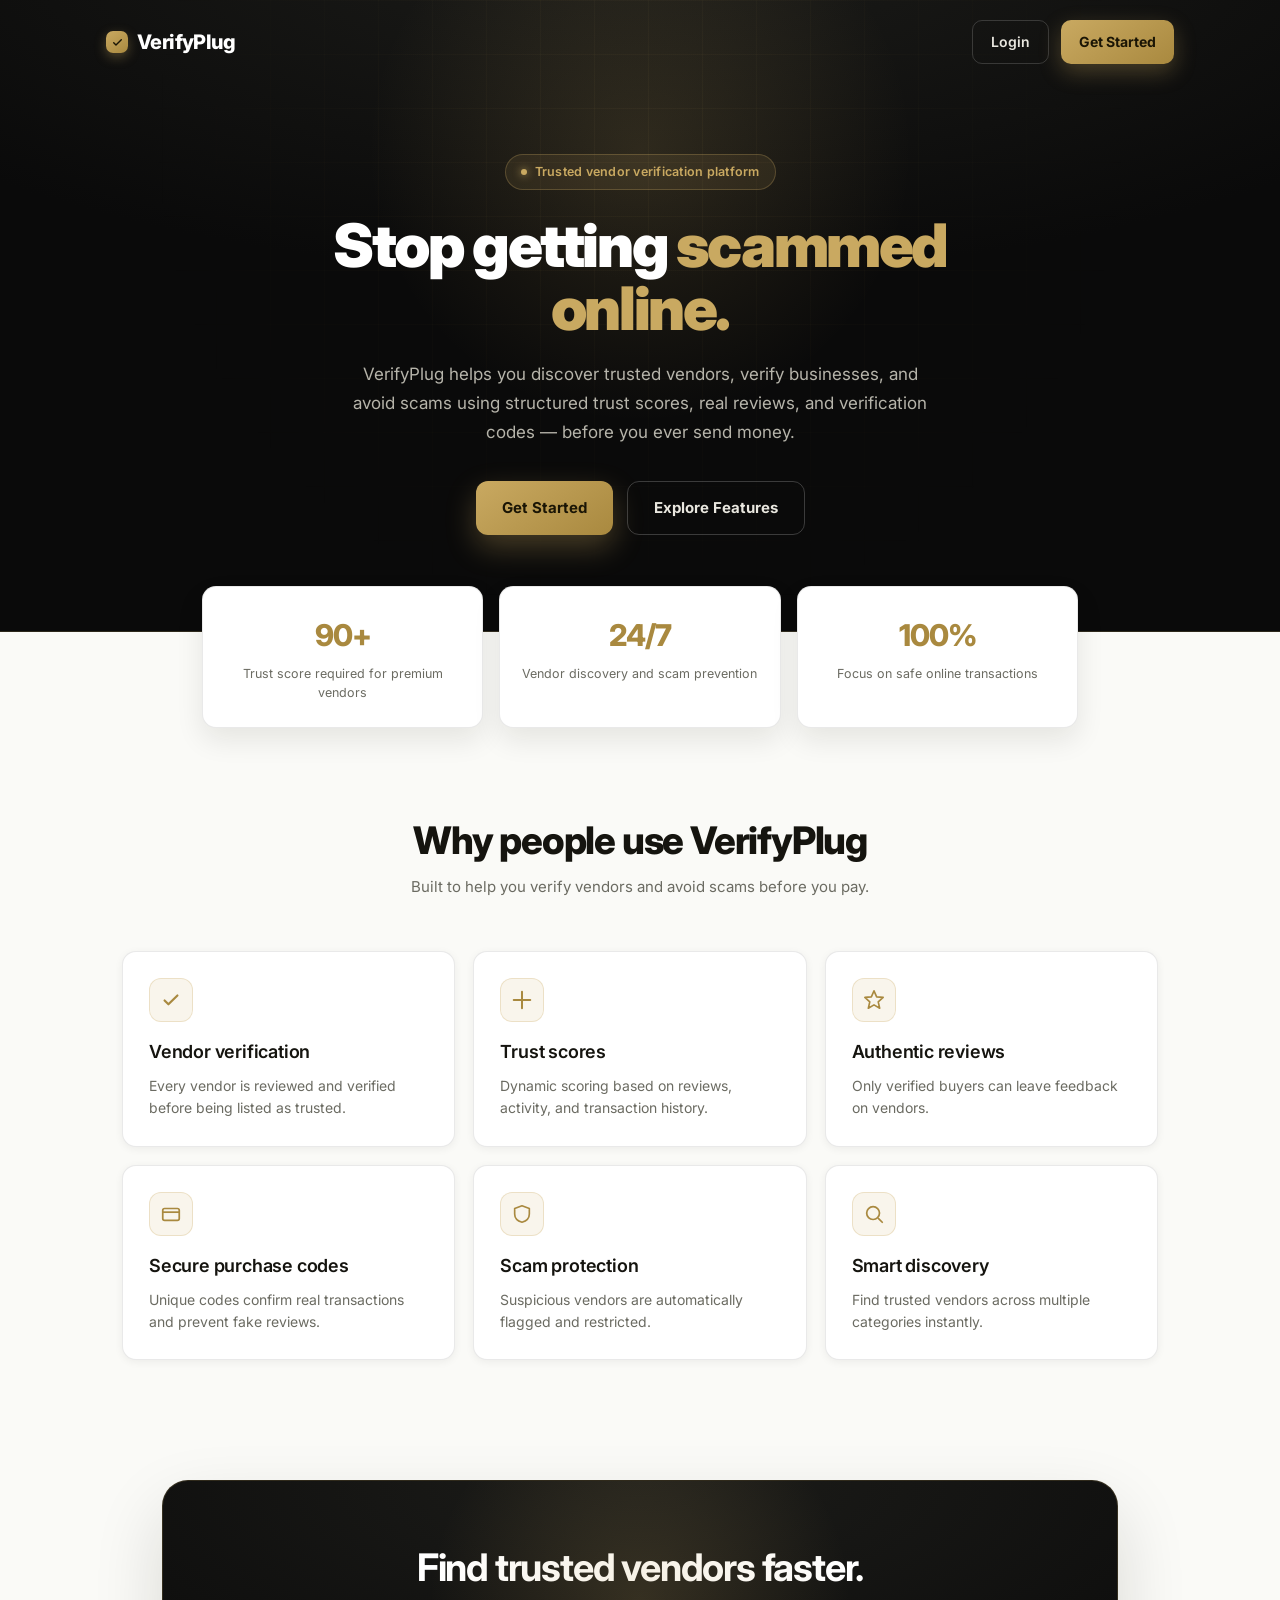
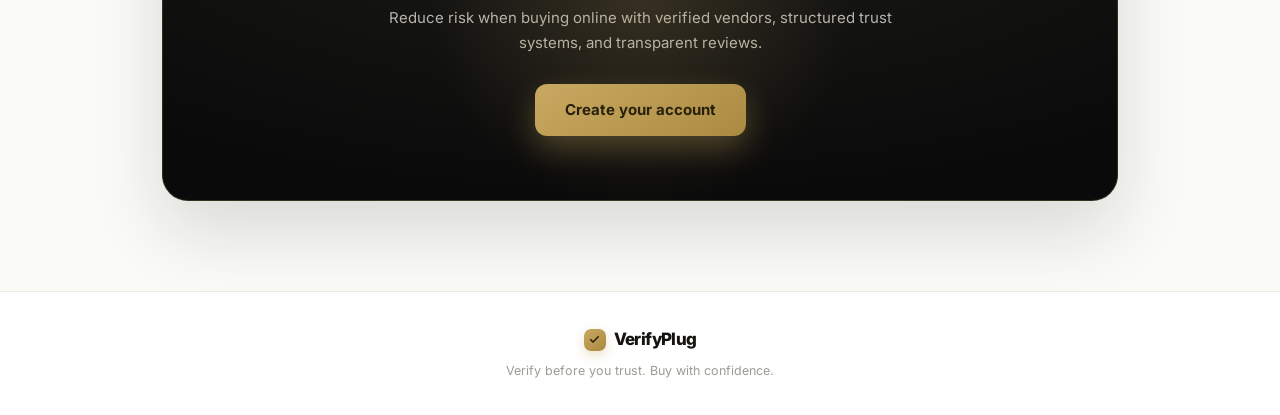
==== commit d6d69a4f: "h" ====
--- a/index.html
+++ b/index.html
@@ -3,729 +3,130 @@
 <head>
   <meta charset="UTF-8" />
   <meta name="viewport" content="width=device-width, initial-scale=1.0"/>
-
-  <title>VerifyPlug</title>
+  <title>VerifyPlug — Trust before you pay</title>
 
   <link rel="stylesheet" href="style.css"/>
-
-  <style>
-
-    /* =========================
-       LANDING PAGE ONLY
-    ========================= */
-
-    .landing-hero {
-
-      min-height: 100vh;
-
-      display: flex;
-      align-items: center;
-      justify-content: center;
-
-      text-align: center;
-
-      padding: 120px 24px 80px;
-
-      position: relative;
-
-      overflow: hidden;
-    }
-
-    .landing-hero::before {
-
-      content: "";
-
-      position: absolute;
-      inset: 0;
-
-      background:
-        radial-gradient(circle at top left,
-        rgba(201,169,97,0.08),
-        transparent 35%),
-
-        radial-gradient(circle at bottom right,
-        rgba(90,123,158,0.08),
-        transparent 35%);
-
-      pointer-events: none;
-    }
-
-    .hero-content {
-
-      position: relative;
-      z-index: 2;
-
-      max-width: 850px;
-    }
-
-    .hero-badge {
-
-      display: inline-flex;
-      align-items: center;
-      gap: 10px;
-
-      padding: 10px 18px;
-
-      border-radius: 999px;
-
-      background:
-        rgba(201,169,97,0.10);
-
-      border:
-        1px solid rgba(201,169,97,0.20);
-
-      color: #c9a961;
-
-      font-size: 13px;
-      font-weight: 600;
-
-      margin-bottom: 26px;
-
-      backdrop-filter: blur(10px);
-    }
-
-    .hero-title {
-
-      font-size: 70px;
-      line-height: 1.05;
-
-      font-weight: 800;
-
-      letter-spacing: -3px;
-
-      margin-bottom: 24px;
-    }
-
-    .hero-title span {
-
-      background:
-        linear-gradient(
-          90deg,
-        
-          #c9a961
-        );
-
-      -webkit-background-clip: text;
-      -webkit-text-fill-color: transparent;
-    }
-
-    .hero-subtitle {
-
-      max-width: 720px;
-
-      margin: auto;
-
-      font-size: 18px;
-      line-height: 1.9;
-
-      color: #b8b8b8;
-    }
-
-    .hero-buttons {
-
-      display: flex;
-      justify-content: center;
-      gap: 18px;
-
-      margin-top: 40px;
-
-      flex-wrap: wrap;
-    }
-
-    .hero-btn {
-
-      width: auto;
-
-      padding: 16px 28px;
-
-      text-decoration: none;
-
-      border-radius: 14px;
-
-      font-weight: 600;
-
-      transition: 0.3s ease;
-    }
-
-    .hero-btn-primary {
-
-      background:
-        linear-gradient(
-          135deg,
-          rgba(201,169,97,0.20),
-          rgba(90,123,158,0.12)
-        );
-
-      border:
-        1px solid rgba(201,169,97,0.30);
-
-      color: #c9a961;
-    }
-
-    .hero-btn-primary:hover {
-
-      transform: translateY(-3px);
-
-      box-shadow:
-        0 18px 40px rgba(201,169,97,0.12);
-    }
-
-    .hero-btn-secondary {
-
-      background:
-        rgba(255,255,255,0.03);
-
-      border:
-        1px solid rgba(255,255,255,0.08);
-
-      color: white;
-    }
-
-    .hero-btn-secondary:hover {
-
-      transform: translateY(-3px);
-
-      border-color:
-        rgba(255,255,255,0.18);
-    }
-
-    /* =========================
-       STATS
-    ========================= */
-
-    .hero-stats {
-
-      display: grid;
-      grid-template-columns: repeat(3, 1fr);
-
-      gap: 18px;
-
-      margin-top: 70px;
-    }
-
-    .stat-card {
-
-      padding: 26px;
-
-      border-radius: 18px;
-
-      background:
-        rgba(26,26,30,0.7);
-
-      border:
-        1px solid rgba(255,255,255,0.06);
-
-      backdrop-filter: blur(10px);
-    }
-
-    .stat-card h2 {
-
-      font-size: 34px;
-
-      color: #c9a961;
-
-      margin-bottom: 8px;
-    }
-
-    .stat-card p {
-
-      font-size: 13px;
-
-      color: #9ca3af;
-    }
-
-    /* =========================
-       FEATURES
-    ========================= */
-
-    .features-section {
-
-      padding: 120px 24px;
-    }
-
-    .section-header {
-
-      text-align: center;
-
-      max-width: 700px;
-
-      margin: auto auto 70px;
-    }
-
-    .section-header h2 {
-
-      font-size: 52px;
-
-      margin-bottom: 18px;
-    }
-
-    .section-header p {
-
-      font-size: 16px;
-
-      color: #9ca3af;
-    }
-
-    .features-grid {
-
-      display: grid;
-      grid-template-columns:
-        repeat(auto-fit, minmax(300px, 1fr));
-
-      gap: 26px;
-
-      max-width: 1250px;
-
-      margin: auto;
-    }
-
-    .feature-card {
-
-      opacity: 0;
-      transform: translateY(70px);
-
-      transition:
-        opacity 0.8s ease,
-        transform 0.8s ease;
-
-      padding: 34px;
-
-      border-radius: 22px;
-
-      background:
-        linear-gradient(
-          135deg,
-          rgba(26,26,30,0.8),
-          rgba(36,36,40,0.6)
-        );
-
-      border:
-        1px solid rgba(255,255,255,0.06);
-
-      backdrop-filter: blur(12px);
-
-      position: relative;
-
-      overflow: hidden;
-    }
-
-    .feature-card.show {
-
-      opacity: 1;
-      transform: translateY(0);
-    }
-
-    .feature-card::before {
-
-      content: "";
-
-      position: absolute;
-
-      top: 0;
-      left: 0;
-
-      width: 100%;
-      height: 2px;
-
-      background:
-        linear-gradient(
-          90deg,
-          #c9a961,
-          #5a7b9e
-        );
-    }
-
-    .feature-icon {
-
-      width: 64px;
-      height: 64px;
-
-      display: flex;
-      align-items: center;
-      justify-content: center;
-
-      border-radius: 18px;
-
-      margin-bottom: 22px;
-
-      font-size: 28px;
-
-      background:
-        rgba(201,169,97,0.10);
-
-      border:
-        1px solid rgba(201,169,97,0.18);
-    }
-
-    .feature-card h3 {
-
-      font-size: 24px;
-
-      margin-bottom: 16px;
-    }
-
-    .feature-card p {
-
-      font-size: 14px;
-
-      line-height: 1.9;
-
-      color: #b8b8b8;
-    }
-
-    /* =========================
-       CTA SECTION
-    ========================= */
-
-    .cta-section {
-
-      padding: 120px 24px 140px;
-    }
-
-    .cta-card {
-
-      max-width: 1100px;
-
-      margin: auto;
-
-      text-align: center;
-
-      padding: 70px 40px;
-
-      border-radius: 28px;
-
-      background:
-        linear-gradient(
-          135deg,
-          rgba(26,26,30,0.95),
-          rgba(36,36,40,0.75)
-        );
-
-      border:
-        1px solid rgba(255,255,255,0.08);
-
-      position: relative;
-
-      overflow: hidden;
-    }
-
-    .cta-card::before {
-
-      content: "";
-
-      position: absolute;
-      inset: 0;
-
-      background:
-        radial-gradient(circle at top,
-        rgba(201,169,97,0.10),
-        transparent 50%);
-
-      pointer-events: none;
-    }
-
-    .cta-card h2 {
-
-      font-size: 52px;
-
-      margin-bottom: 20px;
-    }
-
-    .cta-card p {
-
-      max-width: 700px;
-
-      margin: auto;
-
-      font-size: 16px;
-
-      line-height: 1.9;
-    }
-
-    .cta-card .hero-buttons {
-
-      margin-top: 36px;
-    }
-
-    /* =========================
-       RESPONSIVE
-    ========================= */
-
-    @media (max-width: 900px) {
-
-      .hero-title {
-        font-size: 48px;
-      }
-
-      .section-header h2,
-      .cta-card h2 {
-        font-size: 36px;
-      }
-
-      .hero-stats {
-        grid-template-columns: 1fr;
-      }
-
-    }
-
-  </style>
+  <link rel="stylesheet" href="landing.css">
+  <link rel="icon" href="/logo.png" type="image/png">
+  <link rel="stylesheet" href="https://cdnjs.cloudflare.com/ajax/libs/font-awesome/6.7.2/css/all.min.css">
 </head>
 
 <body>
 
-  <!-- TOPBAR -->
-  <div class="topbar">
+  <!-- HERO -->
+  <header class="lp-hero">
 
-    <h2>VerifyPlug</h2>
+    <nav class="lp-nav">
+      <div class="brand">
+        <span class="brand-seal"><svg viewBox="0 0 24 24" fill="none"><path d="M5 12.5l4.2 4.2L19 7" stroke="#1a1505" stroke-width="2.6" stroke-linecap="round" stroke-linejoin="round"/></svg></span>
+        VerifyPlug
+      </div>
+      <div class="nav-actions">
+        <a href="auth.html" class="ghost">Login</a>
+        <a href="auth.html" class="solid">Get Started</a>
+      </div>
+    </nav>
 
-    <div style="display:flex; gap:12px;">
+    <div class="lp-hero-inner">
+      <div class="lp-pill"><span class="dot"></span> Trusted vendor verification platform</div>
 
-      <a href="auth.html"
-        class="hero-btn hero-btn-secondary"
-        style="margin:0;">
-        Login
-      </a>
+      <h1>Stop getting <span class="gold">scammed online.</span></h1>
 
-      <a href="auth.html"
-        class="hero-btn hero-btn-primary"
-        style="margin:0;">
-        Get Started
-      </a>
+      <p class="sub">
+        VerifyPlug helps you discover trusted vendors, verify businesses,
+        and avoid scams using structured trust scores, real reviews, and verification codes —
+        before you ever send money.
+      </p>
 
+      <div class="lp-cta">
+        <a href="auth.html" class="primary">Get Started</a>
+        <a href="#features" class="secondary">Explore Features</a>
+      </div>
+    </div>
+  </header>
+
+  <!-- STATS -->
+  <div class="lp-stats">
+    <div class="lp-stat">
+      <div class="n">90+</div>
+      <p>Trust score required for premium vendors</p>
+    </div>
+    <div class="lp-stat">
+      <div class="n">24/7</div>
+      <p>Vendor discovery and scam prevention</p>
+    </div>
+    <div class="lp-stat">
+      <div class="n">100%</div>
+      <p>Focus on safe online transactions</p>
+    </div>
+  </div>
+
+  <!-- FEATURES -->
+  <section id="features" class="lp-section">
+
+    <div class="lp-section-head">
+      <h2>Why people use VerifyPlug</h2>
+      <p>Built to help you verify vendors and avoid scams before you pay.</p>
     </div>
 
-  </div>
+    <div class="lp-features">
 
-  <!-- HERO -->
-  <section class="landing-hero">
-
-    <div class="hero-content">
-
-      <div class="hero-badge">
-        🛡 Trusted Vendor Verification Platform
+      <div class="lp-feature">
+        <div class="ic"><svg viewBox="0 0 24 24" fill="none"><path d="M5 12.5l4.2 4.2L19 7" stroke="currentColor" stroke-width="2.4" stroke-linecap="round" stroke-linejoin="round"/></svg></div>
+        <h3>Vendor verification</h3>
+        <p>Every vendor is reviewed and verified before being listed as trusted.</p>
       </div>
 
-      <h1 class="hero-title">
-
-        Stop Getting
-        <span>Scammed Online.</span>
-
-      </h1>
-
-      <p class="hero-subtitle">
-
-        VerifyPlug helps customers identify trusted vendors,
-        verified businesses and reliable online sellers
-        using trust scores, reviews, verification systems
-        and scam prevention tools.
-
-      </p>
-
-      <div class="hero-buttons">
-
-        <a href="auth.html"
-          class="hero-btn hero-btn-primary">
-
-          Get Started
-
-        </a>
-
-        <a href="#features"
-          class="hero-btn hero-btn-secondary">
-
-          Explore Features
-
-        </a>
-
+      <div class="lp-feature">
+        <div class="ic"><svg viewBox="0 0 24 24" fill="none"><path d="M12 3v18M3 12h18" stroke="currentColor" stroke-width="2.2" stroke-linecap="round"/></svg></div>
+        <h3>Trust scores</h3>
+        <p>Dynamic scoring based on reviews, activity, and transaction history.</p>
       </div>
 
-      <div class="hero-stats">
+      <div class="lp-feature">
+        <div class="ic"><svg viewBox="0 0 24 24" fill="none"><path d="M12 17.3l-6.2 3.7 1.6-7L2 9.2l7.1-.6L12 2l2.9 6.6 7.1.6-5.4 4.8 1.6 7z" stroke="currentColor" stroke-width="1.8" stroke-linejoin="round"/></svg></div>
+        <h3>Authentic reviews</h3>
+        <p>Only verified buyers can leave feedback on vendors.</p>
+      </div>
 
-        <div class="stat-card">
-          <h2>90+</h2>
-          <p>Trust score required for premium vendors</p>
-        </div>
+      <div class="lp-feature">
+        <div class="ic"><svg viewBox="0 0 24 24" fill="none"><rect x="3" y="6" width="18" height="13" rx="2" stroke="currentColor" stroke-width="1.9"/><path d="M3 10h18" stroke="currentColor" stroke-width="1.9"/></svg></div>
+        <h3>Secure purchase codes</h3>
+        <p>Unique codes confirm real transactions and prevent fake reviews.</p>
+      </div>
 
-        <div class="stat-card">
-          <h2>24/7</h2>
-          <p>Vendor discovery and scam prevention</p>
-        </div>
+      <div class="lp-feature">
+        <div class="ic"><svg viewBox="0 0 24 24" fill="none"><path d="M12 3l8 3v6c0 5-3.4 7.7-8 9-4.6-1.3-8-4-8-9V6l8-3z" stroke="currentColor" stroke-width="1.8" stroke-linejoin="round"/></svg></div>
+        <h3>Scam protection</h3>
+        <p>Suspicious vendors are automatically flagged and restricted.</p>
+      </div>
 
-        <div class="stat-card">
-          <h2>100%</h2>
-          <p>Focused on safer online transactions</p>
-        </div>
-
+      <div class="lp-feature">
+        <div class="ic"><svg viewBox="0 0 24 24" fill="none"><circle cx="11" cy="11" r="7" stroke="currentColor" stroke-width="1.9"/><path d="M21 21l-4-4" stroke="currentColor" stroke-width="1.9" stroke-linecap="round"/></svg></div>
+        <h3>Smart discovery</h3>
+        <p>Find trusted vendors across multiple categories instantly.</p>
       </div>
 
     </div>
-
-  </section>
-
-  <!-- FEATURES -->
-  <section class="features-section" id="features">
-
-    <div class="section-header">
-
-      <h2>Why People Use VerifyPlug</h2>
-
-      <p>
-        Built to help customers verify vendors,
-        avoid scams and discover trusted businesses
-        in different categories.
-      </p>
-
-    </div>
-
-    <div class="features-grid">
-
-      <div class="feature-card">
-
-        <div class="feature-icon">🛡</div>
-
-        <h3>Vendor Verification</h3>
-
-        <p>
-          Vendors go through verification systems before
-          receiving premium trust badges and visibility.
-        </p>
-
-      </div>
-
-      <div class="feature-card">
-
-        <div class="feature-icon">⭐</div>
-
-        <h3>Trust Scores</h3>
-
-        <p>
-          Every vendor receives a trust score based on
-          reviews, customer activity and account behavior.
-        </p>
-
-      </div>
-
-      <div class="feature-card">
-
-        <div class="feature-icon">💬</div>
-
-        <h3>Customer Reviews</h3>
-
-        <p>
-          Customers can leave detailed reviews showing
-          pros, cons and overall ratings after purchases.
-        </p>
-
-      </div>
-
-      <div class="feature-card">
-
-        <div class="feature-icon">🔑</div>
-
-        <h3>Purchase Codes</h3>
-
-        <p>
-          Vendors generate secure purchase codes to
-          confirm real transactions and reduce fake reviews.
-        </p>
-
-      </div>
-
-      <div class="feature-card">
-
-        <div class="feature-icon">🚫</div>
-
-        <h3>Scam Prevention</h3>
-
-        <p>
-          Banned vendors are automatically restricted
-          from appearing publicly or accessing vendor tools.
-        </p>
-
-      </div>
-
-      <div class="feature-card">
-
-        <div class="feature-icon">📂</div>
-
-        <h3>Category Discovery</h3>
-
-        <p>
-          Browse trusted vendors by niche including
-          gaming, digital services, food selling,
-          physical products and more.
-        </p>
-
-      </div>
-
-    </div>
-
   </section>
 
   <!-- CTA -->
-  <section class="cta-section">
-
-    <div class="cta-card">
-
-      <h2>
-        Find Trusted Vendors Faster.
-      </h2>
-
-      <p>
-
-        Whether you're buying gaming services,
-        digital products or physical goods,
-        VerifyPlug helps you reduce risk and deal
-        with trusted vendors confidently.
-
-      </p>
-
-      <div class="hero-buttons">
-
-        <a href="auth.html"
-          class="hero-btn hero-btn-primary">
-
-          Create Account
-
-        </a>
-
-      </div>
-
+  <section class="lp-cta-band">
+    <div class="lp-cta-card">
+      <h2>Find trusted vendors faster.</h2>
+      <p>Reduce risk when buying online with verified vendors, structured trust systems, and transparent reviews.</p>
+      <a href="auth.html">Create your account</a>
     </div>
-
   </section>
 
-  <script>
-
-    // =========================
-    // SCROLL REVEAL
-    // =========================
-
-    const cards =
-      document.querySelectorAll(".feature-card");
-
-    const observer =
-      new IntersectionObserver((entries) => {
-
-        entries.forEach((entry) => {
-
-          if (entry.isIntersecting) {
-
-            entry.target.classList.add("show");
-
-          }
-
-        });
-
-      }, {
-        threshold: 0.15
-      });
-
-    cards.forEach((card) => {
-      observer.observe(card);
-    });
-
-  </script>
+  <!-- FOOTER -->
+  <footer class="lp-footer">
+    <div class="brand">
+      <span class="brand-seal"><svg viewBox="0 0 24 24" fill="none"><path d="M5 12.5l4.2 4.2L19 7" stroke="#1a1505" stroke-width="2.6" stroke-linecap="round" stroke-linejoin="round"/></svg></span>
+      VerifyPlug
+    </div>
+    <p>Verify before you trust. Buy with confidence.</p>
+  </footer>
 
 </body>
 </html>
--- a/style.css
+++ b/style.css
@@ -1,277 +1,286 @@
-* {
-  margin: 0;
-  padding: 0;
-  box-sizing: border-box;
-  font-family: -apple-system, BlinkMacSystemFont, 'Segoe UI', 'Helvetica Neue', sans-serif;
-}
-
-/* ================= GLOBAL THEME ================= */
-:root {
-  --bg: #ffffff;
-  --surface: #ffffff;
-  --text: #0f172a;
-  --muted: #64748b;
-
-  /* GOLD PREMIUM ACCENT (from landing page) */
-  --primary: #c9a961;
-  --primary-light: #d6b56e;
-
-  --border: rgba(15, 23, 42, 0.08);
-
-  --shadow: 0 2px 10px rgba(0,0,0,0.06);
-  --shadow-hover: 0 12px 28px rgba(0,0,0,0.10);
-
-  --radius: 14px;
-}
-
-/* ================= FORCE BODY (ALL PAGES) ================= */
-html, body {
-  background: var(--bg) !important;
-  color: var(--text) !important;
-  line-height: 1.6;
-  min-height: 100vh;
-}
-
-/* REMOVE ALL BACKGROUND OVERLAY */
-body::before {
-  display: none;
-}
-
-/* ================= GLOBAL TEXT ================= */
-h1, h2, h3, h4, h5 {
-  color: var(--text) !important;
-  font-weight: 700;
-  letter-spacing: -0.5px;
-}
-
-p, span, small, label {
-  color: var(--muted);
-}
-
-/* ================= LINKS ================= */
-a {
-  color: var(--primary) !important;
-  text-decoration: none;
-  font-weight: 500;
-}
-
-a:hover {
-  color: var(--primary-light) !important;
-}
-
-/* ================= CONTAINERS ================= */
-.container,
-main,
-section,
-.auth-container,
-.login-container,
-.register-container,
-.dashboard,
-.wrapper {
-  max-width: 1100px;
-  margin: auto;
-  padding: 32px 20px;
-}
-
-/* ================= CARDS ================= */
-.card,
-.vendor-card,
-.vendor-owner-card,
-.result-card,
-.admin-section,
-.auth-card,
-.form-card,
-div[class*="card"] {
-  background: var(--surface) !important;
-  border: 1px solid var(--border) !important;
-  border-radius: var(--radius);
-  padding: 20px;
-
-  box-shadow: var(--shadow);
-  transition: 0.2s ease;
-}
-
-.card:hover,
-.vendor-card:hover,
-.vendor-owner-card:hover,
-.result-card:hover,
-.admin-section:hover,
-div[class*="card"]:hover {
-  transform: translateY(-3px);
-  box-shadow: var(--shadow-hover);
-}
-
-/* ================= INPUTS ================= */
-input,
-textarea,
-select,
-input[type="text"],
-input[type="email"],
-input[type="password"] {
-  width: 100%;
-  padding: 12px 14px;
-  margin-top: 10px;
-
-  border-radius: 10px;
-  border: 1px solid var(--border);
-
-  background: #fff;
-  color: var(--text);
-
-  outline: none;
-  transition: 0.2s ease;
-}
-
-input:focus,
-textarea:focus,
-select:focus {
-  border-color: var(--primary);
-  box-shadow: 0 0 0 3px rgba(201,169,97,0.15);
-}
-
-/* ================= BUTTONS ================= */
-button,
-.btn,
-[type="button"],
-[type="submit"] {
-  width: 100%;
-  margin-top: 14px;
-  padding: 12px 14px;
-
-  border-radius: 10px;
-  border: none;
-
-  background: var(--primary) !important;
-  color: #111 !important;
-
-  font-weight: 600;
-  cursor: pointer;
-
-  transition: 0.2s ease;
-}
-
-button:hover,
-.btn:hover {
-  background: var(--primary-light) !important;
-  transform: translateY(-2px);
-}
-
-/* ================= TOPBAR ================= */
-.topbar,
-header,
-nav {
-  background: #fff !important;
-  border-bottom: 1px solid var(--border);
-  padding: 14px 24px;
-
-  display: flex;
-  justify-content: space-between;
-  align-items: center;
-
-  position: sticky;
-  top: 0;
-  z-index: 10;
-}
-
-/* ================= BADGES ================= */
-.status-recommended,
-.status-normal,
-.status-weak,
-.status-banned,
-.verified-badge {
-  display: inline-block;
-  padding: 6px 10px;
-  border-radius: 999px;
-  font-size: 12px;
-  font-weight: 600;
-  border: 1px solid;
-}
-
-/* GOLD STYLE BADGES (premium feel) */
-.status-recommended {
-  color: #16a34a;
-  background: #ecfdf5;
-  border-color: #bbf7d0;
-}
-
-.status-normal {
-  color: var(--primary);
-  background: rgba(201,169,97,0.08);
-  border-color: rgba(201,169,97,0.2);
-}
-
-.status-weak {
-  color: #f59e0b;
-  background: #fffbeb;
-  border-color: #fde68a;
-}
-
-.status-banned {
-  color: #ef4444;
-  background: #fef2f2;
-  border-color: #fecaca;
-}
-
-.verified-badge {
-  color: var(--primary);
-  background: rgba(201,169,97,0.08);
-  border-color: rgba(201,169,97,0.25);
-}
-
-/* ================= MODALS ================= */
-.modal {
-  position: fixed;
-  inset: 0;
-  display: none;
-
-  background: rgba(0,0,0,0.4);
-  justify-content: center;
-  align-items: center;
-}
-
-.modal-content {
-  background: #fff;
-  border-radius: var(--radius);
-  padding: 24px;
-
-  width: 90%;
-  max-width: 520px;
-
-  box-shadow: var(--shadow-hover);
-}
-
-/* ================= GRID ================= */
-.grid,
-#premiumVendors {
-  display: grid;
-  grid-template-columns: repeat(auto-fit, minmax(240px, 1fr));
-  gap: 16px;
-}
-
-/* ================= TOAST ================= */
-#toast {
-  position: fixed;
-  bottom: 20px;
-  left: 50%;
-  transform: translateX(-50%);
-
-  background: #111;
-  color: #fff;
-
-  padding: 12px 16px;
-  border-radius: 10px;
-
-  opacity: 0;
-  transition: 0.2s ease;
-}
-
-#toast.show {
-  opacity: 1;
-}
-
-/* ================= CLEAN PERFORMANCE ================= */
-* {
-  scroll-behavior: smooth;
-  backface-visibility: hidden;
-  -webkit-font-smoothing: antialiased;
+/* =========================================================
+   VerifyPlug — Core Design System
+   Brand-aligned to the promo: ink black + luxury gold, light app surfaces
+   ========================================================= */
+
+@import url('https://fonts.googleapis.com/css2?family=Inter:wght@400;500;600;700;800;900&display=swap');
+
+*{margin:0;padding:0;box-sizing:border-box}
+
+:root{
+  /* Brand */
+  --ink:#0A0A0A;
+  --charcoal:#161616;
+  --charcoal-2:#1f1f1c;
+  --gold:#C9A961;
+  --gold-deep:#A9893F;
+  --gold-soft:rgba(201,169,97,.12);
+  --gold-line:rgba(201,169,97,.28);
+
+  /* Light app surfaces */
+  --bg:#FAFAF7;
+  --surface:#FFFFFF;
+  --surface-2:#F4F3EE;
+  --surface-3:#EDEBE4;
+
+  /* Text */
+  --text:#15140F;
+  --muted:#6B6B62;
+  --faint:#9C9C92;
+
+  /* Lines */
+  --border:rgba(21,20,15,.09);
+  --border-strong:rgba(21,20,15,.16);
+
+  /* Status */
+  --green:#16835A; --green-bg:#E7F4EE;
+  --amber:#B7791F; --amber-bg:#FBF3E2;
+  --red:#C0392B; --red-bg:#FBEBE9;
+
+  /* Depth */
+  --sh-xs:0 1px 2px rgba(20,19,15,.05);
+  --sh-sm:0 2px 8px rgba(20,19,15,.06);
+  --sh-md:0 12px 28px rgba(20,19,15,.09);
+  --sh-lg:0 30px 70px rgba(20,19,15,.14);
+
+  /* Radius */
+  --r-sm:10px; --r-md:14px; --r-lg:20px; --r-xl:26px;
+
+  /* Type */
+  --font:'Inter',-apple-system,BlinkMacSystemFont,"Segoe UI",sans-serif;
+}
+
+html,body{
+  background:var(--bg);
+  color:var(--text);
+  font-family:var(--font);
+  line-height:1.6;
+  min-height:100vh;
+  -webkit-font-smoothing:antialiased;
+  -moz-osx-font-smoothing:grayscale;
+  font-size:15px;
+}
+
+::selection{background:var(--gold-soft);color:var(--gold-deep)}
+
+/* ---------- Typography ---------- */
+h1{font-size:40px;letter-spacing:-1.4px;font-weight:800;line-height:1.08}
+h2{font-size:24px;letter-spacing:-.6px;font-weight:700;line-height:1.2}
+h3{font-size:18px;font-weight:600;letter-spacing:-.2px}
+p{color:var(--muted);font-size:14px}
+a{color:inherit;text-decoration:none}
+small{font-size:12.5px}
+
+.eyebrow{
+  display:inline-flex;align-items:center;gap:7px;
+  font-size:12px;font-weight:600;letter-spacing:.14em;text-transform:uppercase;
+  color:var(--gold-deep);background:var(--gold-soft);
+  padding:6px 12px;border-radius:999px;border:1px solid var(--gold-line);
+}
+
+/* ---------- Layout ---------- */
+.container{max-width:1080px;margin:auto;padding:40px 22px 80px}
+
+/* ---------- Topbar ---------- */
+.topbar{
+  background:rgba(250,250,247,.82);
+  backdrop-filter:blur(16px);-webkit-backdrop-filter:blur(16px);
+  border-bottom:1px solid var(--border);
+  padding:15px 26px;
+  display:flex;justify-content:space-between;align-items:center;
+  position:sticky;top:0;z-index:60;
+}
+.topbar .brand,.topbar h2{
+  font-weight:800;letter-spacing:-.6px;font-size:19px;display:flex;align-items:center;gap:9px;
+}
+.brand-seal{
+  width:22px;height:22px;border-radius:7px;
+  background:linear-gradient(145deg,var(--gold),var(--gold-deep));
+  display:inline-flex;align-items:center;justify-content:center;
+  box-shadow:0 4px 12px rgba(201,169,97,.35);
+}
+.brand-seal svg{width:13px;height:13px}
+.topbar-tag{font-size:12.5px;color:var(--muted);font-weight:500}
+
+/* ---------- Cards ---------- */
+.card{
+  background:var(--surface);
+  border:1px solid var(--border);
+  border-radius:var(--r-md);
+  padding:22px;
+  box-shadow:var(--sh-sm);
+  transition:transform .25s cubic-bezier(.2,.7,.2,1),box-shadow .25s,border-color .25s;
+}
+.card:hover{transform:translateY(-3px);box-shadow:var(--sh-md);border-color:var(--border-strong)}
+.card h2{margin-bottom:4px}
+.card>p{color:var(--muted)}
+
+.stat-card{text-align:center;padding:26px 18px}
+.stat-card .stat-num{font-size:34px;font-weight:800;letter-spacing:-1px;color:var(--text);line-height:1}
+.stat-card .stat-num.gold,.stat-card h2{color:var(--gold-deep)}
+.stat-card p{margin-top:8px;font-size:13px}
+
+/* ---------- Grid ---------- */
+.grid,#premiumVendors{
+  display:grid;
+  grid-template-columns:repeat(auto-fit,minmax(240px,1fr));
+  gap:18px;
+}
+
+/* ---------- Forms ---------- */
+label{font-size:12.5px;font-weight:500;color:var(--muted);display:block;margin-bottom:2px}
+input,select,textarea{
+  width:100%;padding:12px 14px;margin-top:8px;
+  border-radius:var(--r-sm);border:1px solid var(--border-strong);
+  background:var(--surface);color:var(--text);font-family:var(--font);font-size:14px;
+  outline:none;transition:border-color .18s,box-shadow .18s;
+}
+textarea{min-height:84px;resize:vertical}
+input::placeholder,textarea::placeholder{color:var(--faint)}
+input:focus,select:focus,textarea:focus{
+  border-color:var(--gold);box-shadow:0 0 0 3.5px var(--gold-soft);
+}
+
+/* ---------- Buttons ---------- */
+button,.btn{
+  width:100%;margin-top:14px;padding:13px 16px;
+  border-radius:var(--r-sm);border:1px solid transparent;
+  background:linear-gradient(145deg,var(--gold),var(--gold-deep));
+  color:#1a1505;font-weight:700;font-size:14px;font-family:var(--font);
+  letter-spacing:.01em;cursor:pointer;
+  box-shadow:0 6px 18px rgba(201,169,97,.28);
+  transition:transform .18s,box-shadow .18s,filter .18s;
+}
+button:hover,.btn:hover{transform:translateY(-2px);box-shadow:0 10px 26px rgba(201,169,97,.36);filter:brightness(1.03)}
+button:active,.btn:active{transform:translateY(0)}
+
+.btn-secondary{
+  background:var(--surface);color:var(--text);
+  border:1px solid var(--border-strong);box-shadow:var(--sh-xs);
+}
+.btn-secondary:hover{background:var(--surface-2);box-shadow:var(--sh-sm);filter:none}
+
+a.btn,a.btn-secondary{display:inline-flex;align-items:center;justify-content:center;width:auto;margin-top:0;text-decoration:none}
+
+/* ---------- Badges / status ---------- */
+.badges{display:flex;flex-wrap:wrap;gap:8px;align-items:center}
+.status-recommended,.status-trusted,.status-normal,.status-weak,.status-banned,
+.verified-badge,.premium-badge,.status-paid,.status-unpaid{
+  display:inline-flex;align-items:center;gap:5px;
+  padding:5px 11px;border-radius:999px;font-size:12px;font-weight:600;white-space:nowrap;
+}
+.status-recommended{color:var(--green);background:var(--green-bg)}
+.status-trusted{color:var(--green);background:var(--green-bg)}
+.status-normal{color:var(--gold-deep);background:var(--gold-soft)}
+.status-weak{color:var(--amber);background:var(--amber-bg)}
+.status-banned{color:var(--red);background:var(--red-bg)}
+.verified-badge{color:var(--gold-deep);background:var(--gold-soft);border:1px solid var(--gold-line)}
+.premium-badge{color:var(--gold-deep);background:var(--gold-soft);border:1px solid var(--gold-line);margin-top:10px}
+.status-paid{color:var(--green);background:var(--green-bg)}
+.status-unpaid{color:var(--muted);background:var(--surface-2)}
+
+/* ---------- Vendor result cards ---------- */
+.vendor-card,.premium-vendor-card,.vendor-owner-card,.result-card{
+  background:var(--surface);border:1px solid var(--border);
+  border-radius:var(--r-md);padding:20px;box-shadow:var(--sh-sm);margin-bottom:14px;
+}
+.vendor-header{display:flex;flex-direction:column;gap:10px;margin-bottom:14px}
+.vendor-info p{margin:4px 0;color:var(--muted);font-size:13.5px}
+.vendor-actions{display:flex;flex-wrap:wrap;gap:10px;margin-top:16px}
+.vendor-actions button,.vendor-actions .btn{width:auto;margin-top:0;padding:10px 16px;font-size:13px}
+
+.premium-vendor-card{border:1px solid var(--gold-line)}
+.premium-vendor-card h3{color:var(--text)}
+.premium-vendor-card p{margin:5px 0;color:var(--muted);font-size:13.5px}
+
+.vendor-owner-card{padding:26px}
+.vendor-owner-card p{margin:5px 0;color:var(--muted);font-size:14px}
+
+.result-card{font-size:14px;color:var(--muted)}
+.result-card h3{color:var(--text);margin-bottom:6px}
+.muted-text{color:var(--faint);font-size:13px}
+
+/* ---------- Trust ring (signature element) ---------- */
+.trust-ring{
+  --p:50;
+  width:120px;height:120px;border-radius:50%;
+  background:conic-gradient(var(--gold) calc(var(--p)*1%),var(--surface-3) 0);
+  display:grid;place-items:center;margin:6px auto 4px;
+}
+.trust-ring .inner{
+  width:90px;height:90px;border-radius:50%;background:var(--surface);
+  display:grid;place-items:center;box-shadow:inset 0 0 0 1px var(--border);
+}
+.trust-ring .inner b{font-size:26px;font-weight:800;letter-spacing:-1px;color:var(--text)}
+.trust-ring .inner span{font-size:10px;letter-spacing:.16em;text-transform:uppercase;color:var(--muted)}
+
+/* ---------- Purchase codes ---------- */
+.codes-wrap{margin-top:18px;border-top:1px solid var(--border);padding-top:16px}
+.codes-wrap .codes-head{display:flex;align-items:center;justify-content:space-between;margin-bottom:12px}
+.codes-head .label{font-size:13px;font-weight:600;color:var(--text)}
+.codes-head .count{font-size:12px;color:var(--muted)}
+.codes-list{display:flex;flex-direction:column;gap:8px;max-height:220px;overflow:auto}
+.code-pill{
+  display:flex;align-items:center;justify-content:space-between;gap:10px;
+  background:var(--surface-2);border:1px solid var(--border);
+  border-radius:var(--r-sm);padding:10px 14px;
+}
+.code-pill .code{font-family:ui-monospace,SFMono-Regular,Menlo,monospace;font-size:14px;font-weight:600;letter-spacing:.04em;color:var(--text)}
+.code-copy{width:auto;margin:0;padding:7px 14px;font-size:12px;background:var(--surface);color:var(--text);border:1px solid var(--border-strong);box-shadow:none}
+.code-copy:hover{background:var(--surface-3);transform:none;box-shadow:none}
+
+/* ---------- Trust meter (vendor static) ---------- */
+.meter{height:10px;background:var(--surface-3);border-radius:999px;overflow:hidden}
+.meter>div{height:100%;background:linear-gradient(90deg,var(--gold),var(--gold-deep));width:0;transition:width .5s ease}
+
+/* ---------- Modals ---------- */
+.modal{
+  position:fixed;inset:0;display:none;
+  background:rgba(10,10,10,.5);backdrop-filter:blur(4px);
+  justify-content:center;align-items:center;z-index:200;padding:20px;
+}
+.modal-content{
+  background:var(--surface);border:1px solid var(--border);
+  border-radius:var(--r-lg);padding:30px;width:100%;max-width:500px;
+  box-shadow:var(--sh-lg);animation:modalIn .28s cubic-bezier(.2,.8,.2,1);
+  max-height:88vh;overflow:auto;
+}
+@keyframes modalIn{from{opacity:0;transform:translateY(14px) scale(.97)}to{opacity:1;transform:none}}
+.modal-content h2{margin-bottom:6px}
+
+/* ---------- Toast ---------- */
+#toast{
+  position:fixed;bottom:24px;left:50%;transform:translateX(-50%) translateY(16px);
+  min-width:220px;max-width:90vw;text-align:center;
+  background:var(--charcoal);color:#fff;
+  padding:13px 20px;border-radius:12px;font-size:14px;font-weight:500;
+  box-shadow:var(--sh-lg);opacity:0;pointer-events:none;z-index:99999;
+  border:1px solid rgba(255,255,255,.08);
+  transition:opacity .25s ease,transform .25s cubic-bezier(.2,.8,.2,1);
+}
+#toast.show{opacity:1;transform:translateX(-50%) translateY(0)}
+#toast.success{background:#10362a;border-color:rgba(201,169,97,.4)}
+#toast.error{background:#3a1714;border-color:rgba(192,57,43,.5)}
+#toast.warning{background:#3a2c12;border-color:rgba(183,121,31,.5)}
+
+/* ---------- Ban screen ---------- */
+#banScreen{
+  text-align:center;padding:90px 24px;max-width:560px;margin:auto;
+}
+#banScreen h1{color:var(--red);font-size:30px;margin-bottom:12px}
+#banScreen p{font-size:15px;margin:6px 0}
+
+/* ---------- Reveal animation ---------- */
+.reveal{opacity:0;transform:translateY(14px);animation:reveal .6s ease forwards}
+.reveal:nth-child(2){animation-delay:.06s}
+.reveal:nth-child(3){animation-delay:.12s}
+.reveal:nth-child(4){animation-delay:.18s}
+@keyframes reveal{to{opacity:1;transform:none}}
+@media (prefers-reduced-motion:reduce){.reveal{animation:none;opacity:1;transform:none}}
+
+/* ---------- Responsive ---------- */
+@media(max-width:600px){
+  h1{font-size:32px}
+  .container{padding:28px 16px 60px}
+  .topbar{padding:13px 16px}
 }
--- a/landing.css
+++ b/landing.css
@@ -0,0 +1,142 @@
+/* =========================================================
+   VerifyPlug — Landing page styles
+   ========================================================= */
+
+/* ---------- Hero band (dark, brand-matched to the promo) ---------- */
+.lp-hero{
+  position:relative;
+  background:radial-gradient(120% 90% at 50% -10%, #1c1c19 0%, var(--ink) 60%);
+  color:#fff;overflow:hidden;
+  border-bottom:1px solid rgba(201,169,97,.16);
+}
+.lp-hero::before{
+  content:"";position:absolute;inset:0;
+  background-image:
+    linear-gradient(rgba(201,169,97,.05) 1px,transparent 1px),
+    linear-gradient(90deg,rgba(201,169,97,.05) 1px,transparent 1px);
+  background-size:54px 54px;
+  mask-image:radial-gradient(circle at 50% 22%, #000 0%, transparent 62%);
+  -webkit-mask-image:radial-gradient(circle at 50% 22%, #000 0%, transparent 62%);
+}
+.lp-hero::after{
+  content:"";position:absolute;top:-160px;left:50%;transform:translateX(-50%);
+  width:620px;height:620px;border-radius:50%;
+  background:radial-gradient(circle,rgba(201,169,97,.16) 0%,transparent 62%);
+  pointer-events:none;
+}
+
+/* nav inside hero */
+.lp-nav{
+  position:relative;z-index:3;
+  display:flex;justify-content:space-between;align-items:center;
+  max-width:1120px;margin:auto;padding:20px 26px;
+}
+.lp-nav .brand{font-weight:800;letter-spacing:-.6px;font-size:20px;color:#fff;display:flex;align-items:center;gap:9px}
+.lp-nav .nav-actions{display:flex;gap:12px}
+.lp-nav a.ghost{
+  display:inline-flex;align-items:center;padding:10px 18px;border-radius:10px;
+  font-size:14px;font-weight:600;color:#e9e7df;border:1px solid rgba(255,255,255,.16);
+  transition:.2s;
+}
+.lp-nav a.ghost:hover{background:rgba(255,255,255,.06);border-color:rgba(255,255,255,.28)}
+.lp-nav a.solid{
+  display:inline-flex;align-items:center;padding:10px 18px;border-radius:10px;
+  font-size:14px;font-weight:700;color:#1a1505;
+  background:linear-gradient(145deg,var(--gold),var(--gold-deep));
+  box-shadow:0 8px 22px rgba(201,169,97,.3);transition:.2s;
+}
+.lp-nav a.solid:hover{transform:translateY(-2px)}
+
+/* hero content */
+.lp-hero-inner{position:relative;z-index:3;max-width:840px;margin:auto;text-align:center;padding:70px 22px 96px}
+.lp-pill{
+  display:inline-flex;align-items:center;gap:8px;
+  padding:7px 15px;border-radius:999px;font-size:12.5px;font-weight:600;letter-spacing:.02em;
+  color:var(--gold);background:rgba(201,169,97,.1);border:1px solid rgba(201,169,97,.28);
+  margin-bottom:24px;
+}
+.lp-pill .dot{width:6px;height:6px;border-radius:50%;background:var(--gold);box-shadow:0 0 8px var(--gold)}
+.lp-hero h1{
+  font-size:60px;line-height:1.05;letter-spacing:-2.4px;font-weight:900;color:#fff;margin-bottom:20px;
+}
+.lp-hero h1 .gold{color:var(--gold)}
+.lp-hero .sub{
+  max-width:600px;margin:0 auto;color:#b6b4aa;font-size:17px;line-height:1.7;
+}
+.lp-cta{display:flex;gap:14px;justify-content:center;margin-top:34px;flex-wrap:wrap}
+.lp-cta a{display:inline-flex;align-items:center;justify-content:center;padding:14px 26px;border-radius:12px;font-size:15px;font-weight:700;transition:.2s}
+.lp-cta .primary{background:linear-gradient(145deg,var(--gold),var(--gold-deep));color:#1a1505;box-shadow:0 12px 30px rgba(201,169,97,.32)}
+.lp-cta .primary:hover{transform:translateY(-2px)}
+.lp-cta .secondary{color:#e9e7df;border:1px solid rgba(255,255,255,.2)}
+.lp-cta .secondary:hover{background:rgba(255,255,255,.06)}
+
+/* hero stats strip */
+.lp-stats{
+  position:relative;z-index:3;max-width:920px;margin:-46px auto 0;padding:0 22px;
+  display:grid;grid-template-columns:repeat(3,1fr);gap:16px;
+}
+.lp-stat{
+  background:var(--surface);border:1px solid var(--border);border-radius:var(--r-md);
+  padding:24px 18px;text-align:center;box-shadow:var(--sh-md);
+}
+.lp-stat .n{font-size:30px;font-weight:800;letter-spacing:-1px;color:var(--gold-deep)}
+.lp-stat p{margin-top:6px;font-size:12.5px;color:var(--muted);line-height:1.5}
+
+/* ---------- Sections ---------- */
+.lp-section{max-width:1080px;margin:auto;padding:90px 22px}
+.lp-section-head{text-align:center;max-width:620px;margin:0 auto 52px}
+.lp-section-head h2{font-size:38px;letter-spacing:-1.2px;font-weight:800}
+.lp-section-head p{margin-top:12px;font-size:15px;color:var(--muted)}
+
+.lp-features{display:grid;grid-template-columns:repeat(auto-fit,minmax(280px,1fr));gap:18px}
+.lp-feature{
+  background:var(--surface);border:1px solid var(--border);border-radius:var(--r-md);
+  padding:26px;box-shadow:var(--sh-sm);transition:transform .25s,box-shadow .25s,border-color .25s;
+}
+.lp-feature:hover{transform:translateY(-4px);box-shadow:var(--sh-md);border-color:var(--gold-line)}
+.lp-feature .ic{
+  width:44px;height:44px;border-radius:12px;display:grid;place-items:center;margin-bottom:16px;
+  background:var(--gold-soft);color:var(--gold-deep);border:1px solid var(--gold-line);
+}
+.lp-feature .ic svg{width:22px;height:22px}
+.lp-feature h3{margin-bottom:8px;color:var(--text)}
+.lp-feature p{color:var(--muted);font-size:14px;line-height:1.6}
+
+/* ---------- CTA band ---------- */
+.lp-cta-band{
+  max-width:1000px;margin:30px auto 90px;padding:0 22px;
+}
+.lp-cta-card{
+  position:relative;overflow:hidden;
+  background:radial-gradient(120% 140% at 50% 0%, #1c1c19 0%, var(--ink) 70%);
+  border:1px solid rgba(201,169,97,.2);border-radius:var(--r-xl);
+  padding:64px 32px;text-align:center;color:#fff;box-shadow:var(--sh-lg);
+}
+.lp-cta-card::after{
+  content:"";position:absolute;top:-120px;left:50%;transform:translateX(-50%);
+  width:480px;height:480px;border-radius:50%;
+  background:radial-gradient(circle,rgba(201,169,97,.18) 0%,transparent 62%);
+}
+.lp-cta-card h2{position:relative;font-size:38px;letter-spacing:-1.2px;color:#fff}
+.lp-cta-card p{position:relative;margin:14px auto 0;max-width:520px;color:#b6b4aa;font-size:15px;line-height:1.7}
+.lp-cta-card a{
+  position:relative;display:inline-flex;margin-top:28px;padding:14px 30px;border-radius:12px;
+  font-weight:700;font-size:15px;color:#1a1505;
+  background:linear-gradient(145deg,var(--gold),var(--gold-deep));box-shadow:0 12px 30px rgba(201,169,97,.32);transition:.2s;
+}
+.lp-cta-card a:hover{transform:translateY(-2px)}
+
+/* ---------- Footer ---------- */
+.lp-footer{
+  border-top:1px solid var(--border);background:var(--surface);
+  padding:34px 22px;text-align:center;
+}
+.lp-footer .brand{font-weight:800;letter-spacing:-.6px;font-size:17px;display:inline-flex;align-items:center;gap:8px}
+.lp-footer p{margin-top:8px;font-size:12.5px;color:var(--faint)}
+
+@media(max-width:680px){
+  .lp-hero h1{font-size:40px;letter-spacing:-1.4px}
+  .lp-stats{grid-template-columns:1fr;margin-top:-30px}
+  .lp-section{padding:64px 18px}
+  .lp-section-head h2,.lp-cta-card h2{font-size:30px}
+}
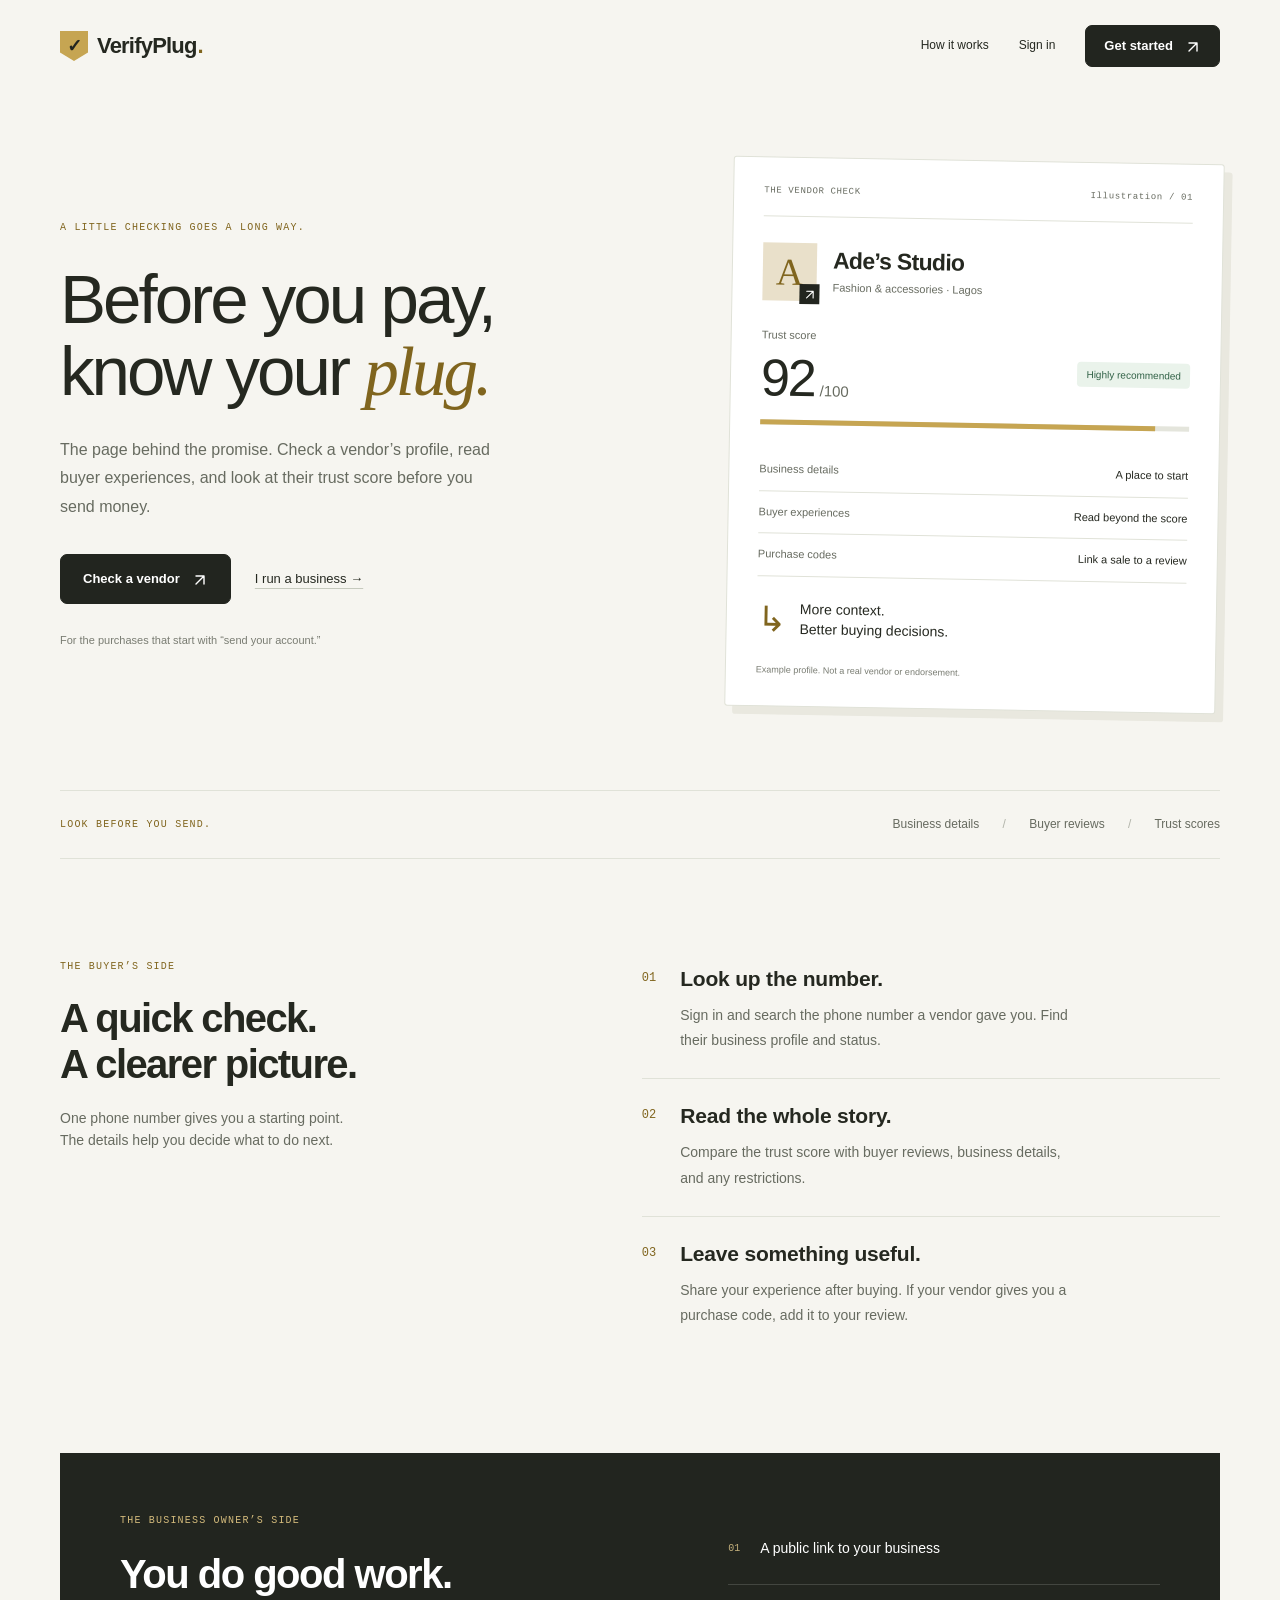
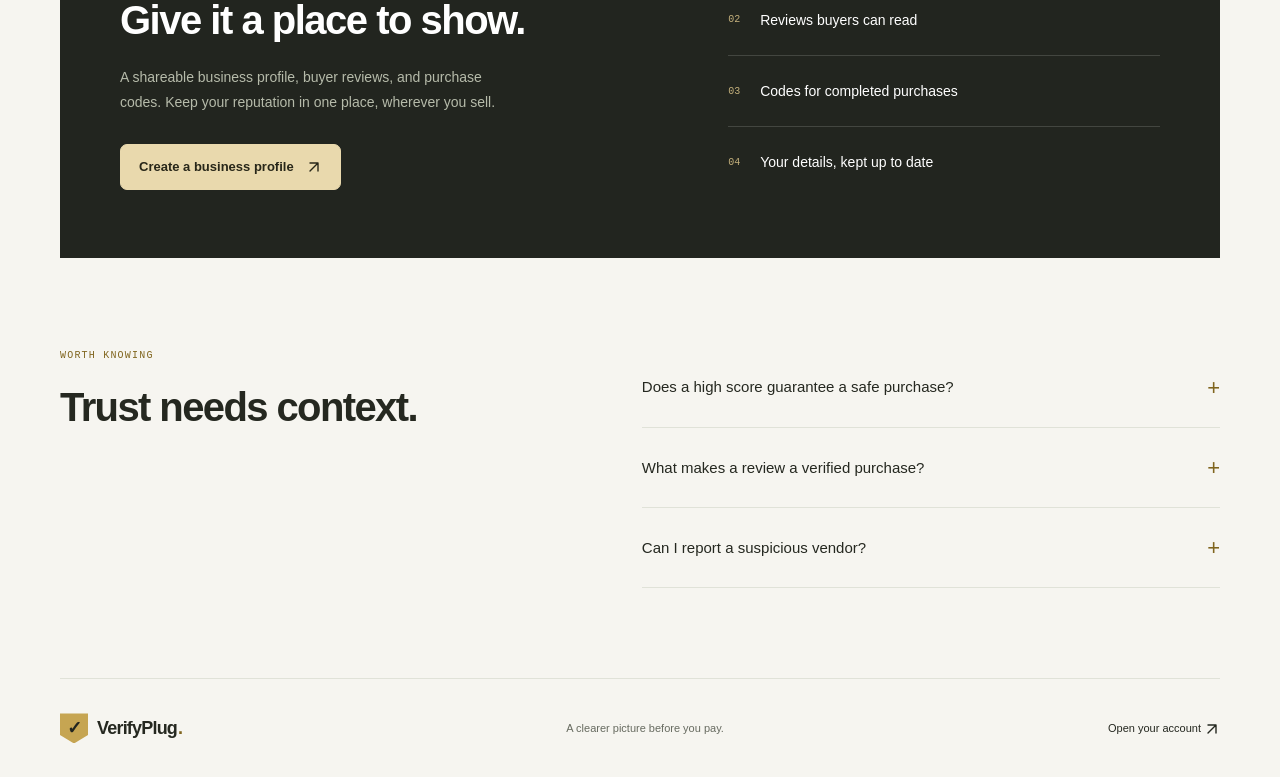
==== commit e7de6995: "Refresh VerifyPlug UI and prevent returning-vendor onboarding flash" ====
--- a/index.html
+++ b/index.html
@@ -1,132 +1,13 @@
 <!DOCTYPE html>
 <html lang="en">
-<head>
-  <meta charset="UTF-8" />
-  <meta name="viewport" content="width=device-width, initial-scale=1.0"/>
-  <title>VerifyPlug — Trust before you pay</title>
-
-  <link rel="stylesheet" href="style.css"/>
-  <link rel="stylesheet" href="landing.css">
-  <link rel="icon" href="/logo.png" type="image/png">
-  <link rel="stylesheet" href="https://cdnjs.cloudflare.com/ajax/libs/font-awesome/6.7.2/css/all.min.css">
-</head>
-
-<body>
-
-  <!-- HERO -->
-  <header class="lp-hero">
-
-    <nav class="lp-nav">
-      <div class="brand">
-        <span class="brand-seal"><svg viewBox="0 0 24 24" fill="none"><path d="M5 12.5l4.2 4.2L19 7" stroke="#1a1505" stroke-width="2.6" stroke-linecap="round" stroke-linejoin="round"/></svg></span>
-        VerifyPlug
-      </div>
-      <div class="nav-actions">
-        <a href="auth.html" class="ghost">Login</a>
-        <a href="auth.html" class="solid">Get Started</a>
-      </div>
-    </nav>
-
-    <div class="lp-hero-inner">
-      <div class="lp-pill"><span class="dot"></span> Trusted vendor verification platform</div>
-
-      <h1>Stop getting <span class="gold">scammed online.</span></h1>
-
-      <p class="sub">
-        VerifyPlug helps you discover trusted vendors, verify businesses,
-        and avoid scams using structured trust scores, real reviews, and verification codes —
-        before you ever send money.
-      </p>
-
-      <div class="lp-cta">
-        <a href="auth.html" class="primary">Get Started</a>
-        <a href="#features" class="secondary">Explore Features</a>
-      </div>
-    </div>
-  </header>
-
-  <!-- STATS -->
-  <div class="lp-stats">
-    <div class="lp-stat">
-      <div class="n">90+</div>
-      <p>Trust score required for premium vendors</p>
-    </div>
-    <div class="lp-stat">
-      <div class="n">24/7</div>
-      <p>Vendor discovery and scam prevention</p>
-    </div>
-    <div class="lp-stat">
-      <div class="n">100%</div>
-      <p>Focus on safe online transactions</p>
-    </div>
-  </div>
-
-  <!-- FEATURES -->
-  <section id="features" class="lp-section">
-
-    <div class="lp-section-head">
-      <h2>Why people use VerifyPlug</h2>
-      <p>Built to help you verify vendors and avoid scams before you pay.</p>
-    </div>
-
-    <div class="lp-features">
-
-      <div class="lp-feature">
-        <div class="ic"><svg viewBox="0 0 24 24" fill="none"><path d="M5 12.5l4.2 4.2L19 7" stroke="currentColor" stroke-width="2.4" stroke-linecap="round" stroke-linejoin="round"/></svg></div>
-        <h3>Vendor verification</h3>
-        <p>Every vendor is reviewed and verified before being listed as trusted.</p>
-      </div>
-
-      <div class="lp-feature">
-        <div class="ic"><svg viewBox="0 0 24 24" fill="none"><path d="M12 3v18M3 12h18" stroke="currentColor" stroke-width="2.2" stroke-linecap="round"/></svg></div>
-        <h3>Trust scores</h3>
-        <p>Dynamic scoring based on reviews, activity, and transaction history.</p>
-      </div>
-
-      <div class="lp-feature">
-        <div class="ic"><svg viewBox="0 0 24 24" fill="none"><path d="M12 17.3l-6.2 3.7 1.6-7L2 9.2l7.1-.6L12 2l2.9 6.6 7.1.6-5.4 4.8 1.6 7z" stroke="currentColor" stroke-width="1.8" stroke-linejoin="round"/></svg></div>
-        <h3>Authentic reviews</h3>
-        <p>Only verified buyers can leave feedback on vendors.</p>
-      </div>
-
-      <div class="lp-feature">
-        <div class="ic"><svg viewBox="0 0 24 24" fill="none"><rect x="3" y="6" width="18" height="13" rx="2" stroke="currentColor" stroke-width="1.9"/><path d="M3 10h18" stroke="currentColor" stroke-width="1.9"/></svg></div>
-        <h3>Secure purchase codes</h3>
-        <p>Unique codes confirm real transactions and prevent fake reviews.</p>
-      </div>
-
-      <div class="lp-feature">
-        <div class="ic"><svg viewBox="0 0 24 24" fill="none"><path d="M12 3l8 3v6c0 5-3.4 7.7-8 9-4.6-1.3-8-4-8-9V6l8-3z" stroke="currentColor" stroke-width="1.8" stroke-linejoin="round"/></svg></div>
-        <h3>Scam protection</h3>
-        <p>Suspicious vendors are automatically flagged and restricted.</p>
-      </div>
-
-      <div class="lp-feature">
-        <div class="ic"><svg viewBox="0 0 24 24" fill="none"><circle cx="11" cy="11" r="7" stroke="currentColor" stroke-width="1.9"/><path d="M21 21l-4-4" stroke="currentColor" stroke-width="1.9" stroke-linecap="round"/></svg></div>
-        <h3>Smart discovery</h3>
-        <p>Find trusted vendors across multiple categories instantly.</p>
-      </div>
-
-    </div>
-  </section>
-
-  <!-- CTA -->
-  <section class="lp-cta-band">
-    <div class="lp-cta-card">
-      <h2>Find trusted vendors faster.</h2>
-      <p>Reduce risk when buying online with verified vendors, structured trust systems, and transparent reviews.</p>
-      <a href="auth.html">Create your account</a>
-    </div>
-  </section>
-
-  <!-- FOOTER -->
-  <footer class="lp-footer">
-    <div class="brand">
-      <span class="brand-seal"><svg viewBox="0 0 24 24" fill="none"><path d="M5 12.5l4.2 4.2L19 7" stroke="#1a1505" stroke-width="2.6" stroke-linecap="round" stroke-linejoin="round"/></svg></span>
-      VerifyPlug
-    </div>
-    <p>Verify before you trust. Buy with confidence.</p>
-  </footer>
-
-</body>
-</html>+<head><meta charset="UTF-8"><meta name="viewport" content="width=device-width, initial-scale=1"><meta name="theme-color" content="#f6f5f0"><title>Know who you’re buying from — VerifyPlug</title><link rel="icon" href="/logo.png"><link rel="stylesheet" href="style.css"><meta name="description" content="Check vendor profiles, buyer reviews and trust scores before you pay. Build a public reputation for your business on VerifyPlug."><link rel="stylesheet" href="landing.css"></head>
+<body class="landing"><a class="skip-link" href="#main">Skip to content</a>
+<nav class="lp-nav" aria-label="Main navigation"><a href="index.html" class="brand" aria-label="VerifyPlug home"><span class="brand-seal" aria-hidden="true">✓</span>VerifyPlug<span class="brand-period">.</span></a><div class="nav-actions"><a class="nav-how" href="#how-it-works">How it works</a><a href="auth.html">Sign in</a><a class="btn" href="auth.html?mode=signup">Get started <span aria-hidden="true"><svg class="arrow-icon" aria-hidden="true" viewBox="0 0 16 16" fill="none"><path d="M4 12 12 4M4 4h8v8" stroke="currentColor" stroke-width="1.4" stroke-linecap="round" stroke-linejoin="round"/></svg></span></a></div></nav>
+<main id="main">
+<section class="lp-hero"><div class="hero-copy"><span class="eyebrow">A little checking goes a long way.</span><h1>Before you pay,<br>know your <em>plug.</em></h1><p class="sub">The page behind the promise. Check a vendor’s profile, read buyer experiences, and look at their trust score before you send money.</p><div class="lp-cta"><a class="btn" href="auth.html">Check a vendor <span aria-hidden="true"><svg class="arrow-icon" aria-hidden="true" viewBox="0 0 16 16" fill="none"><path d="M4 12 12 4M4 4h8v8" stroke="currentColor" stroke-width="1.4" stroke-linecap="round" stroke-linejoin="round"/></svg></span></a><a class="text-link" href="auth.html?mode=signup&role=vendor">I run a business →</a></div><p class="hero-footnote">For the purchases that start with “send your account.”</p></div>
+<div class="profile-example" aria-label="Illustrative vendor profile"><div class="example-caption"><span>THE VENDOR CHECK</span><span>Illustration / 01</span></div><div class="example-business"><div class="example-monogram">A<span><svg class="arrow-icon" aria-hidden="true" viewBox="0 0 16 16" fill="none"><path d="M4 12 12 4M4 4h8v8" stroke="currentColor" stroke-width="1.4" stroke-linecap="round" stroke-linejoin="round"/></svg></span></div><div><h2>Ade’s Studio</h2><p>Fashion & accessories · Lagos</p></div></div><div class="example-score"><div><span>Trust score</span><strong>92<small>/100</small></strong></div><span class="status-trusted">Highly recommended</span></div><div class="example-meter" aria-hidden="true"><span></span></div><div class="example-row"><span>Business details</span><b>A place to start</b></div><div class="example-row"><span>Buyer experiences</span><b>Read beyond the score</b></div><div class="example-row"><span>Purchase codes</span><b>Link a sale to a review</b></div><div class="example-note"><span aria-hidden="true">↳</span><p>More context.<br>Better buying decisions.</p></div><p class="example-disclaimer">Example profile. Not a real vendor or endorsement.</p></div></section>
+<div class="principle-strip"><span>LOOK BEFORE YOU SEND.</span><p>Business details <span aria-hidden="true">/</span> Buyer reviews <span aria-hidden="true">/</span> Trust scores</p></div>
+<section id="how-it-works" class="lp-section"><div class="section-intro"><span class="eyebrow">The buyer’s side</span><h2>A quick check.<br>A clearer picture.</h2><p>One phone number gives you a starting point. The details help you decide what to do next.</p></div><div class="steps"><article><span class="step-num">01</span><div><h3>Look up the number.</h3><p>Sign in and search the phone number a vendor gave you. Find their business profile and status.</p></div></article><article><span class="step-num">02</span><div><h3>Read the whole story.</h3><p>Compare the trust score with buyer reviews, business details, and any restrictions.</p></div></article><article><span class="step-num">03</span><div><h3>Leave something useful.</h3><p>Share your experience after buying. If your vendor gives you a purchase code, add it to your review.</p></div></article></div></section>
+<section class="vendor-band" id="features"><div><span class="eyebrow">The business owner’s side</span><h2>You do good work.<br>Give it a place to show.</h2><p>A shareable business profile, buyer reviews, and purchase codes. Keep your reputation in one place, wherever you sell.</p><a class="btn" href="auth.html?mode=signup&role=vendor">Create a business profile <svg class="arrow-icon" aria-hidden="true" viewBox="0 0 16 16" fill="none"><path d="M4 12 12 4M4 4h8v8" stroke="currentColor" stroke-width="1.4" stroke-linecap="round" stroke-linejoin="round"/></svg></a></div><ul><li><span>01</span> A public link to your business</li><li><span>02</span> Reviews buyers can read</li><li><span>03</span> Codes for completed purchases</li><li><span>04</span> Your details, kept up to date</li></ul></section>
+<section class="lp-section faq-section"><div class="section-intro"><span class="eyebrow">Worth knowing</span><h2>Trust needs context.</h2></div><div class="faq-list"><details><summary>Does a high score guarantee a safe purchase?</summary><p>No. A score is a signal, not a guarantee. Read the reviews, confirm who you’re dealing with, and use a payment method with buyer protection where possible.</p></details><details><summary>What makes a review a verified purchase?</summary><p>A purchase code links the review to a code issued by that vendor. Other reviews can still be posted, but they don’t carry the purchase-code label.</p></details><details><summary>Can I report a suspicious vendor?</summary><p>Yes. Sign in as a customer and use “Report a concern” with the vendor’s phone number and what happened.</p></details></div></section>
+</main><footer class="lp-footer"><a href="index.html" class="brand" aria-label="VerifyPlug home"><span class="brand-seal" aria-hidden="true">✓</span>VerifyPlug<span class="brand-period">.</span></a><p>A clearer picture before you pay.</p><a href="auth.html">Open your account <svg class="arrow-icon" aria-hidden="true" viewBox="0 0 16 16" fill="none"><path d="M4 12 12 4M4 4h8v8" stroke="currentColor" stroke-width="1.4" stroke-linecap="round" stroke-linejoin="round"/></svg></a></footer></body></html>
--- a/style.css
+++ b/style.css
@@ -1,286 +1,23 @@
-/* =========================================================
-   VerifyPlug — Core Design System
-   Brand-aligned to the promo: ink black + luxury gold, light app surfaces
-   ========================================================= */
+/* VerifyPlug: warm paper, ink, and a quiet brass accent. */
+:root{--ink:#22251f;--charcoal:#22251f;--gold:#c6a552;--gold-deep:#80651e;--gold-soft:#f1ead8;--gold-line:#dfd1ac;--bg:#f6f5f0;--surface:#fff;--surface-2:#f1f1eb;--surface-3:#e4e5dc;--text:#252820;--muted:#676b60;--faint:#797c72;--border:#e0e2d8;--border-strong:#c6cabe;--green:#326247;--green-bg:#eaf3eb;--amber:#855d18;--amber-bg:#f8eddb;--red:#a83b32;--red-bg:#faeeec;--font:-apple-system,BlinkMacSystemFont,"Segoe UI",sans-serif;--r-sm:8px;--r-md:12px;--r-lg:16px;--sh-sm:0 2px 4px #20251a04;--sh-lg:0 20px 60px #20251a24}
+*{box-sizing:border-box;margin:0;padding:0} [hidden]{display:none!important}
+html{scroll-behavior:smooth;scroll-padding-top:90px}body{font-family:var(--font);font-size:15px;line-height:1.6;color:var(--text);background:var(--bg);-webkit-font-smoothing:antialiased;min-height:100vh}::selection{background:var(--gold-soft)}
+h1,h2,h3{line-height:1.15;font-weight:600;text-wrap:balance}h1{font-size:clamp(30px,4vw,43px);letter-spacing:-1.5px}h2{font-size:24px;letter-spacing:-.7px}h3{font-size:17px;letter-spacing:-.2px}p{font-size:14px;color:var(--muted)}a{color:inherit;text-decoration:none}small{font-size:12px}img,svg{max-width:100%}button,input,select,textarea{font:inherit}button,a,input,textarea,select{-webkit-tap-highlight-color:transparent}button,a{touch-action:manipulation}a:focus-visible,button:focus-visible,input:focus-visible,select:focus-visible,textarea:focus-visible,summary:focus-visible{outline:3px solid var(--gold);outline-offset:3px}
+.skip-link{position:fixed;top:-100px;left:16px;z-index:999999;background:var(--ink);color:white;padding:12px 20px}.skip-link:focus{top:12px}
+.eyebrow{font-family:ui-monospace,SFMono-Regular,Consolas,monospace;font-size:10px;letter-spacing:.12em;font-weight:500;text-transform:uppercase;display:block;color:var(--gold-deep);margin-bottom:10px}
+.container{max-width:1160px;margin:auto;padding:48px 32px 80px;min-width:0}.topbar{display:flex;align-items:center;justify-content:space-between;gap:18px;padding:18px max(24px,calc((100vw - 1096px)/2));border-bottom:1px solid var(--border);background:var(--bg);min-height:77px}.brand{display:inline-flex;align-items:center;gap:9px;font-size:22px;font-weight:700;letter-spacing:-.8px;white-space:nowrap}.brand-period{color:var(--gold-deep);margin-left:-8px}.brand-seal{display:inline-grid;place-items:center;width:28px;height:30px;clip-path:polygon(0 0,100% 0,100% 72%,50% 100%,0 72%);background:var(--gold);color:var(--ink);font-size:18px;font-weight:700;flex-shrink:0}.brand-seal svg{width:17px;height:17px}.topbar-tag{font-size:12px;color:var(--muted)}.topbar-actions{display:flex;align-items:center;gap:18px}.topbar .signout{width:auto;margin:0;min-height:40px;padding:8px 14px;font-size:12px}
+.card,.vendor-card,.premium-vendor-card,.vendor-owner-card,.result-card,.v-panel{background:var(--surface);border:1px solid var(--border);border-radius:var(--r-md);padding:26px;min-width:0;overflow-wrap:anywhere}.card h2{margin-bottom:8px}.grid,#premiumVendors{display:grid;grid-template-columns:repeat(auto-fit,minmax(min(240px,100%),1fr));gap:16px}.grid .stat-card{padding:22px 24px;border-radius:8px}.stat-card h2{font-size:25px;margin-bottom:6px}.stat-card p{font-size:12px}.result-card,.vendor-card{margin-bottom:12px}.card .card{box-shadow:none}.muted-text{font-size:13px;color:var(--muted)}
+label,legend{font-size:13px;font-weight:500;display:block;color:var(--text);margin:15px 0 6px}input,select,textarea{display:block;width:100%;max-width:100%;min-height:46px;padding:11px 13px;border:1px solid var(--border-strong);border-radius:7px;background:var(--surface);color:var(--text);font-size:16px;line-height:1.5;transition:border-color .15s}input::placeholder,textarea::placeholder{color:var(--faint)}textarea{resize:vertical;min-height:100px}select{appearance:none;background-image:url("data:image/svg+xml,%3Csvg xmlns='http://www.w3.org/2000/svg' width='16' height='16' fill='none'%3E%3Cpath d='m4 6 4 4 4-4' stroke='%23676b60' stroke-width='1.5'/%3E%3C/svg%3E");background-repeat:no-repeat;background-position:right 12px center;padding-right:38px}input:focus,select:focus,textarea:focus{border-color:var(--gold-deep)}
+button,.btn{display:inline-flex;align-items:center;justify-content:center;gap:12px;min-height:46px;width:100%;padding:11px 18px;margin-top:14px;background:var(--ink);color:#fff;border:1px solid var(--ink);border-radius:7px;cursor:pointer;font-size:13px;font-weight:600;line-height:1.5;transition:background .16s,color .16s,border-color .16s}button:hover,.btn:hover{background:#3a3f32}button:disabled{cursor:not-allowed;opacity:.55}.btn-secondary{background:transparent;color:var(--text);border:1px solid var(--border-strong)}.btn-secondary:hover{background:var(--surface-2)}a.btn{width:auto;text-decoration:none;margin-top:0}.text-link{display:inline-flex;align-items:center;gap:6px;min-height:44px;font-size:13px;font-weight:500;text-decoration:underline;text-underline-offset:5px;text-decoration-color:var(--border-strong)}.text-link:hover{text-decoration-color:var(--text)}.text-button{display:inline;width:auto;min-height:44px;border:0;background:none;color:var(--text);padding:0 4px;margin:0;text-decoration:underline}.text-button:hover{background:none}
+.badges{display:flex;gap:7px;flex-wrap:wrap;align-items:center}.status-recommended,.status-trusted,.status-normal,.status-weak,.status-banned,.verified-badge,.premium-badge,.status-paid,.status-unpaid{display:inline-flex;align-items:center;gap:5px;font-size:11px;font-weight:500;line-height:1.5;border-radius:4px;padding:5px 9px}.status-recommended,.status-trusted,.status-paid{color:var(--green);background:var(--green-bg)}.status-normal,.status-unpaid{background:var(--surface-2);color:var(--muted)}.status-weak{color:var(--amber);background:var(--amber-bg)}.status-banned{color:var(--red);background:var(--red-bg)}.verified-badge,.premium-badge{color:var(--gold-deep);background:var(--gold-soft)}.premium-badge{margin:12px 0}
+.vendor-header{display:flex;flex-direction:column;gap:9px;margin-bottom:14px}.vendor-info p,.premium-vendor-card p{margin:5px 0}.vendor-actions{display:flex;flex-wrap:wrap;gap:8px;margin-top:20px}.vendor-actions button{width:auto;margin:0;font-size:12px}.premium-vendor-card .text-link{display:flex}.business-overview{display:flex;justify-content:space-between;align-items:center;gap:32px;padding:30px 34px;background:var(--surface);border:1px solid var(--border);border-radius:12px 12px 0 0}.business-identity{min-width:0;overflow-wrap:anywhere}.business-identity h2{font-size:32px;margin-bottom:10px}.business-identity .badges{margin:16px 0 6px}.score-summary{flex-shrink:0;text-align:center}.score-summary p{font-size:10px;margin-top:10px}.trust-ring{--p:50;width:108px;height:108px;border-radius:50%;background:conic-gradient(var(--gold) calc(var(--p)*1%),var(--surface-3) 0);display:grid;place-items:center;margin:auto}.trust-ring .inner{width:94px;height:94px;border-radius:50%;background:var(--surface);display:flex;align-items:center;justify-content:center;flex-direction:column}.trust-ring b{font-size:27px;line-height:1.2;letter-spacing:-1px}.trust-ring span{font-size:9px;text-transform:uppercase;letter-spacing:.05em;color:var(--muted)}
+.metric-strip{display:grid;grid-template-columns:repeat(3,minmax(0,1fr));background:var(--surface);border:1px solid var(--border);border-top:0;border-radius:0 0 12px 12px;margin-bottom:24px}.metric-strip>div{padding:20px 30px;border-right:1px solid var(--border)}.metric-strip>div:last-child{border:0}.metric-strip span{display:block;font-size:12px;color:var(--muted);margin-bottom:6px}.metric-strip strong{font-size:27px;font-weight:500;letter-spacing:-1px}.metric-strip small{font-size:11px;color:var(--muted);letter-spacing:0;font-weight:400}.workspace-columns{display:grid;grid-template-columns:minmax(0,1.5fr) minmax(0,1fr);gap:24px;align-items:start}.section-heading{display:flex;align-items:center;justify-content:space-between;gap:20px}.section-heading button{width:auto;margin:0}.codes-list{display:flex;flex-direction:column;gap:8px;max-height:380px;overflow:auto;margin-top:24px}.code-pill{display:flex;align-items:center;justify-content:space-between;gap:10px;background:var(--surface-2);border:1px solid var(--border);border-radius:6px;padding:10px 14px}.code{font-family:ui-monospace,SFMono-Regular,Consolas,monospace;font-size:13px;word-break:break-all}.code-copy{width:auto;margin:0;min-height:44px;background:var(--surface);color:var(--text);border-color:var(--border-strong);font-size:12px;padding:8px 14px}.code-copy:hover{background:var(--surface-3)}.empty-state{padding:30px 14px;text-align:center;background:var(--bg);border-radius:8px}.empty-state h3{margin-bottom:10px}.empty-state p{font-size:13px}.detail-list>div{display:flex;gap:16px;justify-content:space-between;border-bottom:1px solid var(--border);padding:14px 0;font-size:12px}.detail-list dt{color:var(--muted)}.detail-list dd{text-align:right;overflow-wrap:anywhere;min-width:0}.account-panel .vendor-actions{flex-direction:column}.account-panel .vendor-actions button{width:100%}.membership-note{margin-top:24px;padding-top:22px;border-top:1px solid var(--border)}.membership-note p{font-size:12px;margin-top:8px}.membership-note button{background:var(--gold-soft);color:var(--text);border-color:var(--gold-line)}#vendorForm{max-width:680px;margin:auto}#vendorForm label{margin-top:16px}
+.page-state{max-width:620px;margin:80px auto;padding:32px;min-height:320px}.page-state h1{font-size:32px;margin:16px 0}.page-state p{margin-bottom:20px}.page-state .btn{width:auto;margin-right:16px}.loading-line{width:70px;height:3px;background:var(--gold);margin-bottom:28px;animation:pulse 1.3s ease-in-out infinite}.loading-help{font-size:12px;animation:delayed-help 0s 12s both}@keyframes delayed-help{from{visibility:hidden}to{visibility:visible}}@keyframes pulse{50%{opacity:.35;transform:scaleX(.6);transform-origin:left}}#banScreen{max-width:580px;margin:80px auto;padding:30px}#banScreen h1{margin-bottom:16px;color:var(--red)}
+.file-upload{position:relative;display:flex;align-items:center;flex-wrap:wrap;gap:10px;padding:16px;border:1px dashed var(--border-strong);border-radius:7px;font-size:12px;background:var(--bg)}.file-upload svg{width:18px;height:18px}.file-upload input[type=file]{position:absolute;inset:0;width:100%;height:100%;opacity:0;cursor:pointer}.file-upload:focus-within{outline:3px solid var(--gold)}.file-name{font-size:11px;overflow-wrap:anywhere}.modal{position:fixed;inset:0;display:none;align-items:center;justify-content:center;background:#171b1599;z-index:200;padding:20px}.modal-content{width:100%;max-width:520px;max-height:90vh;max-height:90dvh;overflow:auto;background:white;border-radius:14px;padding:30px;box-shadow:var(--sh-lg)}.modal-content h2{margin-bottom:10px}.modal-open{overflow:hidden}#toast{position:fixed;bottom:24px;left:50%;transform:translateX(-50%);width:max-content;max-width:calc(100vw - 32px);background:var(--ink);color:white;padding:14px 20px;border-radius:8px;font-size:13px;opacity:0;pointer-events:none;z-index:99999;transition:opacity .2s;box-shadow:var(--sh-lg);overflow-wrap:anywhere}#toast.show{opacity:1}#toast.error{background:#7f2f28}#toast.warning{background:#725c25}.reveal{animation:enter .22s ease-out}@keyframes enter{from{opacity:.6;transform:translateY(4px)}to{opacity:1;transform:none}}
+.v-panel{margin-top:18px}.v-panel-head{display:flex;justify-content:space-between;align-items:center;margin-bottom:20px}.v-hero{text-align:center;padding:36px 24px}.v-hero h1{font-size:30px;margin:15px 0}.trust-avatar{--p:50;width:108px;height:108px;border-radius:50%;padding:5px;background:conic-gradient(var(--gold) calc(var(--p)*1%),var(--surface-3) 0);margin:0 auto 18px}.trust-avatar-inner{width:100%;height:100%;border-radius:50%;background:white;display:grid;place-items:center;overflow:hidden}.trust-avatar img{width:100%;height:100%;object-fit:cover}.trust-avatar .fb{font-size:32px;color:var(--gold-deep)}.trust-pct{font-size:12px;color:var(--gold-deep)}.info-row{display:flex;gap:16px;padding:14px 0;border-bottom:1px solid var(--border);align-items:center}.info-row:last-of-type{border:0}.info-row .chip{width:35px;color:var(--gold-deep);flex-shrink:0;text-align:center}.info-row .meta{display:flex;flex-direction:column;min-width:0}.rl{font-size:10px;color:var(--muted);text-transform:uppercase;letter-spacing:.08em}.rv{font-size:14px;overflow-wrap:anywhere}.review{padding:20px 0;border-bottom:1px solid var(--border)}.review:last-child{border:0}.review-top{display:flex;align-items:center;gap:12px;margin-bottom:10px}.rating-pill{font-size:13px;font-weight:600}.rating-pill i{color:var(--gold-deep)}.rev-verified{font-size:11px;color:var(--green)}.review .rp{color:var(--text)}.review .rc{margin-top:6px}.socials{display:flex;justify-content:center;gap:10px;margin-top:24px}.social-link{display:grid;place-items:center;width:44px;height:44px;border:1px solid var(--border);border-radius:7px;font-size:18px;color:var(--muted)}.social-link:hover{color:var(--text);background:var(--bg)}
+.auth-layout{max-width:1200px;min-height:calc(100vh - 80px);margin:auto;display:grid;grid-template-columns:1fr 1fr}.auth-story{padding:90px 48px 40px;display:flex;flex-direction:column;border-right:1px solid var(--border)}.auth-story h1{font-size:clamp(40px,4.2vw,62px);letter-spacing:-2.5px;margin:26px 0;line-height:1.08}.auth-story em{font-family:Georgia,serif;color:var(--gold-deep);font-weight:400}.auth-story p{font-size:16px;line-height:1.8}.auth-story-footer{display:flex;justify-content:space-between;gap:10px;font:9px ui-monospace,monospace;letter-spacing:.08em;color:var(--muted);margin-top:auto;padding-top:100px}.auth-panel{padding:56px 56px 80px;display:flex;align-items:center;justify-content:center}.auth-panel-inner{width:100%;max-width:380px}.segmented{display:flex;padding:4px;background:#eaece4;border-radius:8px;margin-bottom:38px}.segmented button{width:50%;margin:0;min-height:42px;border:0;background:transparent;color:var(--muted);font-size:12px;border-radius:5px}.segmented button[aria-pressed=true]{background:white;color:var(--text);box-shadow:0 1px 3px #0000000d}.auth-panel h2{font-size:32px;letter-spacing:-1px;margin-bottom:10px}.auth-panel form{margin-top:28px}.password-field{position:relative}.password-field input{padding-right:72px}.password-field button{position:absolute;right:4px;top:2px;width:auto;min-height:42px;padding:8px 10px;background:none;color:var(--muted);border:0;margin:0;font-size:12px}.field-note{font-size:11px;margin-top:9px}.auth-note{border-top:1px solid var(--border);padding-top:20px;margin-top:26px;font-size:11px}.role-options{display:grid;grid-template-columns:1fr 1fr;gap:10px}fieldset{border:0;margin-top:20px;min-width:0}legend{margin:0 0 8px}.role-options label{margin:0;display:flex;gap:8px;align-items:flex-start;cursor:pointer;padding:12px;border:1px solid var(--border-strong);border-radius:7px;font-size:12px}.role-options label:has(input:checked){background:var(--gold-soft);border-color:var(--gold)}.role-options input{width:14px;height:14px;min-height:0;padding:0;margin-top:3px;accent-color:var(--gold-deep);flex-shrink:0}.role-options small{display:block;font-size:10px;line-height:1.5;color:var(--muted);margin-top:4px}
+@media(max-width:760px){.workspace-columns{grid-template-columns:1fr}.auth-layout{grid-template-columns:1fr}.auth-story{display:none}.auth-panel{padding:40px 24px}.container{padding:32px 18px 60px}.business-overview{padding:24px}.business-identity h2{font-size:26px}.metric-strip>div{padding:16px}.topbar{padding:16px 20px}.topbar-tag{display:none}.metric-strip small{display:block}.metric-strip strong{font-size:24px}.section-heading{gap:14px}.section-heading button{font-size:12px;padding:10px}.card,.v-panel{padding:22px}.page-state{margin:40px auto}.codes-panel>.section-heading{align-items:flex-start}.codes-panel .eyebrow{font-size:9px}}
+@media(max-width:440px){.brand{font-size:20px}.topbar{gap:8px;padding:15px 16px}.business-overview{align-items:flex-start;gap:12px;padding:20px}.business-identity h2{font-size:24px}.score-summary{max-width:94px}.trust-ring{width:80px;height:80px}.trust-ring .inner{width:68px;height:68px}.trust-ring b{font-size:22px}.trust-ring span{font-size:7px}.score-summary p{font-size:9px}.metric-strip>div{padding:14px 10px}.metric-strip span{font-size:10px}.metric-strip strong{font-size:22px}.section-heading{flex-direction:column}.section-heading button{width:100%;margin-bottom:12px}.card{padding:20px}.vendor-actions button{flex:1 1 120px}.modal{padding:12px}.modal-content{padding:22px}.page-state{padding:24px}.code-pill{padding:8px 10px}.auth-panel{padding:30px 20px}.role-options{gap:8px}.auth-eyebrow{font-size:9px}}
+@media(prefers-reduced-motion:reduce){*,*::before,*::after{scroll-behavior:auto!important;animation:none!important;transition:none!important}}
 
-@import url('https://fonts.googleapis.com/css2?family=Inter:wght@400;500;600;700;800;900&display=swap');
-
-*{margin:0;padding:0;box-sizing:border-box}
-
-:root{
-  /* Brand */
-  --ink:#0A0A0A;
-  --charcoal:#161616;
-  --charcoal-2:#1f1f1c;
-  --gold:#C9A961;
-  --gold-deep:#A9893F;
-  --gold-soft:rgba(201,169,97,.12);
-  --gold-line:rgba(201,169,97,.28);
-
-  /* Light app surfaces */
-  --bg:#FAFAF7;
-  --surface:#FFFFFF;
-  --surface-2:#F4F3EE;
-  --surface-3:#EDEBE4;
-
-  /* Text */
-  --text:#15140F;
-  --muted:#6B6B62;
-  --faint:#9C9C92;
-
-  /* Lines */
-  --border:rgba(21,20,15,.09);
-  --border-strong:rgba(21,20,15,.16);
-
-  /* Status */
-  --green:#16835A; --green-bg:#E7F4EE;
-  --amber:#B7791F; --amber-bg:#FBF3E2;
-  --red:#C0392B; --red-bg:#FBEBE9;
-
-  /* Depth */
-  --sh-xs:0 1px 2px rgba(20,19,15,.05);
-  --sh-sm:0 2px 8px rgba(20,19,15,.06);
-  --sh-md:0 12px 28px rgba(20,19,15,.09);
-  --sh-lg:0 30px 70px rgba(20,19,15,.14);
-
-  /* Radius */
-  --r-sm:10px; --r-md:14px; --r-lg:20px; --r-xl:26px;
-
-  /* Type */
-  --font:'Inter',-apple-system,BlinkMacSystemFont,"Segoe UI",sans-serif;
-}
-
-html,body{
-  background:var(--bg);
-  color:var(--text);
-  font-family:var(--font);
-  line-height:1.6;
-  min-height:100vh;
-  -webkit-font-smoothing:antialiased;
-  -moz-osx-font-smoothing:grayscale;
-  font-size:15px;
-}
-
-::selection{background:var(--gold-soft);color:var(--gold-deep)}
-
-/* ---------- Typography ---------- */
-h1{font-size:40px;letter-spacing:-1.4px;font-weight:800;line-height:1.08}
-h2{font-size:24px;letter-spacing:-.6px;font-weight:700;line-height:1.2}
-h3{font-size:18px;font-weight:600;letter-spacing:-.2px}
-p{color:var(--muted);font-size:14px}
-a{color:inherit;text-decoration:none}
-small{font-size:12.5px}
-
-.eyebrow{
-  display:inline-flex;align-items:center;gap:7px;
-  font-size:12px;font-weight:600;letter-spacing:.14em;text-transform:uppercase;
-  color:var(--gold-deep);background:var(--gold-soft);
-  padding:6px 12px;border-radius:999px;border:1px solid var(--gold-line);
-}
-
-/* ---------- Layout ---------- */
-.container{max-width:1080px;margin:auto;padding:40px 22px 80px}
-
-/* ---------- Topbar ---------- */
-.topbar{
-  background:rgba(250,250,247,.82);
-  backdrop-filter:blur(16px);-webkit-backdrop-filter:blur(16px);
-  border-bottom:1px solid var(--border);
-  padding:15px 26px;
-  display:flex;justify-content:space-between;align-items:center;
-  position:sticky;top:0;z-index:60;
-}
-.topbar .brand,.topbar h2{
-  font-weight:800;letter-spacing:-.6px;font-size:19px;display:flex;align-items:center;gap:9px;
-}
-.brand-seal{
-  width:22px;height:22px;border-radius:7px;
-  background:linear-gradient(145deg,var(--gold),var(--gold-deep));
-  display:inline-flex;align-items:center;justify-content:center;
-  box-shadow:0 4px 12px rgba(201,169,97,.35);
-}
-.brand-seal svg{width:13px;height:13px}
-.topbar-tag{font-size:12.5px;color:var(--muted);font-weight:500}
-
-/* ---------- Cards ---------- */
-.card{
-  background:var(--surface);
-  border:1px solid var(--border);
-  border-radius:var(--r-md);
-  padding:22px;
-  box-shadow:var(--sh-sm);
-  transition:transform .25s cubic-bezier(.2,.7,.2,1),box-shadow .25s,border-color .25s;
-}
-.card:hover{transform:translateY(-3px);box-shadow:var(--sh-md);border-color:var(--border-strong)}
-.card h2{margin-bottom:4px}
-.card>p{color:var(--muted)}
-
-.stat-card{text-align:center;padding:26px 18px}
-.stat-card .stat-num{font-size:34px;font-weight:800;letter-spacing:-1px;color:var(--text);line-height:1}
-.stat-card .stat-num.gold,.stat-card h2{color:var(--gold-deep)}
-.stat-card p{margin-top:8px;font-size:13px}
-
-/* ---------- Grid ---------- */
-.grid,#premiumVendors{
-  display:grid;
-  grid-template-columns:repeat(auto-fit,minmax(240px,1fr));
-  gap:18px;
-}
-
-/* ---------- Forms ---------- */
-label{font-size:12.5px;font-weight:500;color:var(--muted);display:block;margin-bottom:2px}
-input,select,textarea{
-  width:100%;padding:12px 14px;margin-top:8px;
-  border-radius:var(--r-sm);border:1px solid var(--border-strong);
-  background:var(--surface);color:var(--text);font-family:var(--font);font-size:14px;
-  outline:none;transition:border-color .18s,box-shadow .18s;
-}
-textarea{min-height:84px;resize:vertical}
-input::placeholder,textarea::placeholder{color:var(--faint)}
-input:focus,select:focus,textarea:focus{
-  border-color:var(--gold);box-shadow:0 0 0 3.5px var(--gold-soft);
-}
-
-/* ---------- Buttons ---------- */
-button,.btn{
-  width:100%;margin-top:14px;padding:13px 16px;
-  border-radius:var(--r-sm);border:1px solid transparent;
-  background:linear-gradient(145deg,var(--gold),var(--gold-deep));
-  color:#1a1505;font-weight:700;font-size:14px;font-family:var(--font);
-  letter-spacing:.01em;cursor:pointer;
-  box-shadow:0 6px 18px rgba(201,169,97,.28);
-  transition:transform .18s,box-shadow .18s,filter .18s;
-}
-button:hover,.btn:hover{transform:translateY(-2px);box-shadow:0 10px 26px rgba(201,169,97,.36);filter:brightness(1.03)}
-button:active,.btn:active{transform:translateY(0)}
-
-.btn-secondary{
-  background:var(--surface);color:var(--text);
-  border:1px solid var(--border-strong);box-shadow:var(--sh-xs);
-}
-.btn-secondary:hover{background:var(--surface-2);box-shadow:var(--sh-sm);filter:none}
-
-a.btn,a.btn-secondary{display:inline-flex;align-items:center;justify-content:center;width:auto;margin-top:0;text-decoration:none}
-
-/* ---------- Badges / status ---------- */
-.badges{display:flex;flex-wrap:wrap;gap:8px;align-items:center}
-.status-recommended,.status-trusted,.status-normal,.status-weak,.status-banned,
-.verified-badge,.premium-badge,.status-paid,.status-unpaid{
-  display:inline-flex;align-items:center;gap:5px;
-  padding:5px 11px;border-radius:999px;font-size:12px;font-weight:600;white-space:nowrap;
-}
-.status-recommended{color:var(--green);background:var(--green-bg)}
-.status-trusted{color:var(--green);background:var(--green-bg)}
-.status-normal{color:var(--gold-deep);background:var(--gold-soft)}
-.status-weak{color:var(--amber);background:var(--amber-bg)}
-.status-banned{color:var(--red);background:var(--red-bg)}
-.verified-badge{color:var(--gold-deep);background:var(--gold-soft);border:1px solid var(--gold-line)}
-.premium-badge{color:var(--gold-deep);background:var(--gold-soft);border:1px solid var(--gold-line);margin-top:10px}
-.status-paid{color:var(--green);background:var(--green-bg)}
-.status-unpaid{color:var(--muted);background:var(--surface-2)}
-
-/* ---------- Vendor result cards ---------- */
-.vendor-card,.premium-vendor-card,.vendor-owner-card,.result-card{
-  background:var(--surface);border:1px solid var(--border);
-  border-radius:var(--r-md);padding:20px;box-shadow:var(--sh-sm);margin-bottom:14px;
-}
-.vendor-header{display:flex;flex-direction:column;gap:10px;margin-bottom:14px}
-.vendor-info p{margin:4px 0;color:var(--muted);font-size:13.5px}
-.vendor-actions{display:flex;flex-wrap:wrap;gap:10px;margin-top:16px}
-.vendor-actions button,.vendor-actions .btn{width:auto;margin-top:0;padding:10px 16px;font-size:13px}
-
-.premium-vendor-card{border:1px solid var(--gold-line)}
-.premium-vendor-card h3{color:var(--text)}
-.premium-vendor-card p{margin:5px 0;color:var(--muted);font-size:13.5px}
-
-.vendor-owner-card{padding:26px}
-.vendor-owner-card p{margin:5px 0;color:var(--muted);font-size:14px}
-
-.result-card{font-size:14px;color:var(--muted)}
-.result-card h3{color:var(--text);margin-bottom:6px}
-.muted-text{color:var(--faint);font-size:13px}
-
-/* ---------- Trust ring (signature element) ---------- */
-.trust-ring{
-  --p:50;
-  width:120px;height:120px;border-radius:50%;
-  background:conic-gradient(var(--gold) calc(var(--p)*1%),var(--surface-3) 0);
-  display:grid;place-items:center;margin:6px auto 4px;
-}
-.trust-ring .inner{
-  width:90px;height:90px;border-radius:50%;background:var(--surface);
-  display:grid;place-items:center;box-shadow:inset 0 0 0 1px var(--border);
-}
-.trust-ring .inner b{font-size:26px;font-weight:800;letter-spacing:-1px;color:var(--text)}
-.trust-ring .inner span{font-size:10px;letter-spacing:.16em;text-transform:uppercase;color:var(--muted)}
-
-/* ---------- Purchase codes ---------- */
-.codes-wrap{margin-top:18px;border-top:1px solid var(--border);padding-top:16px}
-.codes-wrap .codes-head{display:flex;align-items:center;justify-content:space-between;margin-bottom:12px}
-.codes-head .label{font-size:13px;font-weight:600;color:var(--text)}
-.codes-head .count{font-size:12px;color:var(--muted)}
-.codes-list{display:flex;flex-direction:column;gap:8px;max-height:220px;overflow:auto}
-.code-pill{
-  display:flex;align-items:center;justify-content:space-between;gap:10px;
-  background:var(--surface-2);border:1px solid var(--border);
-  border-radius:var(--r-sm);padding:10px 14px;
-}
-.code-pill .code{font-family:ui-monospace,SFMono-Regular,Menlo,monospace;font-size:14px;font-weight:600;letter-spacing:.04em;color:var(--text)}
-.code-copy{width:auto;margin:0;padding:7px 14px;font-size:12px;background:var(--surface);color:var(--text);border:1px solid var(--border-strong);box-shadow:none}
-.code-copy:hover{background:var(--surface-3);transform:none;box-shadow:none}
-
-/* ---------- Trust meter (vendor static) ---------- */
-.meter{height:10px;background:var(--surface-3);border-radius:999px;overflow:hidden}
-.meter>div{height:100%;background:linear-gradient(90deg,var(--gold),var(--gold-deep));width:0;transition:width .5s ease}
-
-/* ---------- Modals ---------- */
-.modal{
-  position:fixed;inset:0;display:none;
-  background:rgba(10,10,10,.5);backdrop-filter:blur(4px);
-  justify-content:center;align-items:center;z-index:200;padding:20px;
-}
-.modal-content{
-  background:var(--surface);border:1px solid var(--border);
-  border-radius:var(--r-lg);padding:30px;width:100%;max-width:500px;
-  box-shadow:var(--sh-lg);animation:modalIn .28s cubic-bezier(.2,.8,.2,1);
-  max-height:88vh;overflow:auto;
-}
-@keyframes modalIn{from{opacity:0;transform:translateY(14px) scale(.97)}to{opacity:1;transform:none}}
-.modal-content h2{margin-bottom:6px}
-
-/* ---------- Toast ---------- */
-#toast{
-  position:fixed;bottom:24px;left:50%;transform:translateX(-50%) translateY(16px);
-  min-width:220px;max-width:90vw;text-align:center;
-  background:var(--charcoal);color:#fff;
-  padding:13px 20px;border-radius:12px;font-size:14px;font-weight:500;
-  box-shadow:var(--sh-lg);opacity:0;pointer-events:none;z-index:99999;
-  border:1px solid rgba(255,255,255,.08);
-  transition:opacity .25s ease,transform .25s cubic-bezier(.2,.8,.2,1);
-}
-#toast.show{opacity:1;transform:translateX(-50%) translateY(0)}
-#toast.success{background:#10362a;border-color:rgba(201,169,97,.4)}
-#toast.error{background:#3a1714;border-color:rgba(192,57,43,.5)}
-#toast.warning{background:#3a2c12;border-color:rgba(183,121,31,.5)}
-
-/* ---------- Ban screen ---------- */
-#banScreen{
-  text-align:center;padding:90px 24px;max-width:560px;margin:auto;
-}
-#banScreen h1{color:var(--red);font-size:30px;margin-bottom:12px}
-#banScreen p{font-size:15px;margin:6px 0}
-
-/* ---------- Reveal animation ---------- */
-.reveal{opacity:0;transform:translateY(14px);animation:reveal .6s ease forwards}
-.reveal:nth-child(2){animation-delay:.06s}
-.reveal:nth-child(3){animation-delay:.12s}
-.reveal:nth-child(4){animation-delay:.18s}
-@keyframes reveal{to{opacity:1;transform:none}}
-@media (prefers-reduced-motion:reduce){.reveal{animation:none;opacity:1;transform:none}}
-
-/* ---------- Responsive ---------- */
-@media(max-width:600px){
-  h1{font-size:32px}
-  .container{padding:28px 16px 60px}
-  .topbar{padding:13px 16px}
-}+.arrow-icon{width:16px;height:16px;flex-shrink:0;vertical-align:middle}.text-link>.arrow-icon{width:13px;height:13px}
--- a/landing.css
+++ b/landing.css
@@ -1,142 +1,7 @@
-/* =========================================================
-   VerifyPlug — Landing page styles
-   ========================================================= */
+/* Editorial landing page: useful context, not promotional counters. */
+.lp-nav{max-width:1224px;padding:25px 32px;margin:auto;display:flex;align-items:center;justify-content:space-between;gap:24px}.nav-actions{display:flex;align-items:center;gap:30px;font-size:12px}.nav-actions .btn{padding:10px 18px;min-height:42px}.lp-hero{max-width:1224px;margin:auto;padding:68px 32px 80px;display:grid;grid-template-columns:1.2fr 1fr;gap:80px;align-items:center}.hero-copy .eyebrow{margin-bottom:28px}.hero-copy h1{font-size:clamp(50px,5.4vw,76px);letter-spacing:-3px;line-height:1.04;font-weight:500}.hero-copy em{font-family:Georgia,'Times New Roman',serif;font-weight:400;color:var(--gold-deep)}.hero-copy .sub{font-size:16px;max-width:440px;line-height:1.8;margin-top:28px}.lp-cta{display:flex;align-items:center;gap:24px;flex-wrap:wrap;margin-top:32px}.lp-cta .btn{min-height:50px;padding:13px 22px}.hero-footnote{font-size:11px;margin-top:28px;color:var(--faint)}.profile-example{background:#fff;border:1px solid var(--border);border-radius:3px;box-shadow:8px 8px 0 #e9e8df;padding:28px 30px;transform:rotate(1deg)}.example-caption{display:flex;justify-content:space-between;font:9px ui-monospace,monospace;letter-spacing:.07em;color:var(--muted);border-bottom:1px solid var(--border);padding-bottom:20px}.example-business{display:flex;gap:16px;align-items:center;margin:26px 0}.example-monogram{position:relative;display:grid;place-items:center;flex-shrink:0;width:54px;height:58px;background:#e9e0ca;color:var(--gold-deep);font:38px Georgia,serif}.example-monogram span{position:absolute;right:-3px;bottom:-3px;background:var(--ink);color:white;width:20px;height:20px;font:13px var(--font);display:grid;place-items:center}.example-business h2{font-size:23px}.example-business p{font-size:11px;margin-top:5px}.example-score{display:flex;align-items:center;justify-content:space-between;gap:12px}.example-score>div>span{display:block;font-size:11px;color:var(--muted)}.example-score strong{display:block;font-size:52px;font-weight:500;letter-spacing:-2px;line-height:1.3}.example-score small{font-size:15px;color:var(--muted);font-weight:400;letter-spacing:0;margin-left:5px}.example-score .status-trusted{font-size:10px}.example-meter{height:5px;background:var(--surface-3);margin:8px 0 24px}.example-meter span{display:block;width:92%;height:100%;background:var(--gold)}.example-row{display:flex;justify-content:space-between;gap:10px;padding:12px 0;border-bottom:1px solid var(--border);font-size:11px;color:var(--muted)}.example-row b{font-weight:500;color:var(--text)}.example-note{display:flex;gap:14px;align-items:center;margin-top:23px}.example-note>span{font-size:35px;color:var(--gold-deep);line-height:1}.example-note p{font-size:14px;color:var(--text);line-height:1.4}.example-disclaimer{font-size:9px;margin-top:24px;color:var(--faint)}.principle-strip{max-width:1160px;margin:auto;display:flex;align-items:center;justify-content:space-between;gap:30px;padding:24px 0;border-top:1px solid var(--border);border-bottom:1px solid var(--border)}.principle-strip>span{font:10px ui-monospace,monospace;letter-spacing:.12em;color:var(--gold-deep)}.principle-strip p{font-size:12px}.principle-strip p span{margin:0 20px;color:#b2b4aa}.lp-section{max-width:1224px;margin:auto;padding:100px 32px;display:grid;grid-template-columns:1fr 1.2fr;gap:100px}.section-intro h2{font-size:40px;letter-spacing:-1.6px;margin:20px 0}.section-intro p{font-size:14px;max-width:310px}.steps article{display:flex;gap:24px;padding:25px 0;border-bottom:1px solid var(--border)}.steps article:first-child{padding-top:8px}.steps article:last-child{border:0}.step-num{font:12px ui-monospace,monospace;color:var(--gold-deep);padding-top:4px}.steps h3{font-size:21px;margin-bottom:12px}.steps p{max-width:400px;line-height:1.8}.vendor-band{max-width:1160px;margin:0 auto;padding:60px;display:grid;grid-template-columns:1.2fr 1fr;gap:90px;background:var(--ink);color:#fff}.vendor-band .eyebrow{color:#d4bb7c}.vendor-band h2{font-size:40px;letter-spacing:-1.5px;margin:22px 0}.vendor-band p{color:#b6bbaa;max-width:390px;line-height:1.8}.vendor-band .btn{background:#e9d9ad;color:#282719;border-color:#e9d9ad;margin-top:28px}.vendor-band ul{list-style:none;align-self:center}.vendor-band li{display:flex;gap:20px;align-items:center;padding:24px 0;border-bottom:1px solid #ffffff26;font-size:14px}.vendor-band li:last-child{border:0}.vendor-band li span{font:10px ui-monospace,monospace;color:#c5b17c}.faq-section{padding-top:90px;padding-bottom:90px}.faq-list details{border-bottom:1px solid var(--border);padding:22px 0}.faq-list summary{font-size:15px;font-weight:500;cursor:pointer;list-style:none;display:flex;justify-content:space-between;gap:20px;min-height:32px;align-items:center}.faq-list summary::-webkit-details-marker{display:none}.faq-list summary:after{content:'+';font-size:22px;color:var(--gold-deep);font-weight:400}.faq-list details[open] summary:after{content:'−'}.faq-list details p{padding-top:18px;font-size:13px;line-height:1.8}.lp-footer{border-top:1px solid var(--border);max-width:1160px;padding:34px 0;margin:auto;display:flex;align-items:center;justify-content:space-between;gap:20px}.lp-footer .brand{font-size:18px}.lp-footer p,.lp-footer>a:last-child{font-size:11px}
+@media(max-width:1000px){.lp-hero{gap:40px}.hero-copy h1{font-size:58px}.lp-section{gap:50px}.principle-strip,.vendor-band,.lp-footer{margin-left:32px;margin-right:32px}.vendor-band{padding:42px;gap:40px}.nav-actions{gap:20px}.profile-example{padding:24px}}
+@media(max-width:760px){.lp-nav{padding:20px 22px}.nav-how{display:none}.nav-actions{gap:16px}.lp-hero{grid-template-columns:1fr;padding:48px 24px 60px;gap:48px}.hero-copy h1{font-size:58px}.hero-copy .sub{max-width:490px}.profile-example{max-width:480px;width:100%;margin:auto}.principle-strip{margin:0 24px;display:block}.principle-strip p{margin-top:13px}.principle-strip p span{margin:0 10px}.lp-section{grid-template-columns:1fr;padding:64px 24px;gap:32px}.section-intro p{max-width:440px}.section-intro h2{font-size:36px}.vendor-band{grid-template-columns:1fr;gap:28px;padding:36px 26px;margin:0 20px}.vendor-band h2{font-size:34px}.vendor-band li{padding:18px 0}.lp-footer{margin:0 24px;flex-wrap:wrap}.lp-footer p{width:100%;order:3}.faq-section{gap:14px}}
+@media(max-width:400px){.lp-nav{padding:18px 16px;gap:12px}.lp-nav .brand{font-size:18px;gap:6px}.lp-nav .brand-seal{width:23px;height:25px}.nav-actions{gap:12px;font-size:11px}.nav-actions .btn{padding:9px 12px;font-size:11px}.lp-hero{padding:38px 20px 50px}.hero-copy h1{font-size:49px;letter-spacing:-2px}.hero-copy .eyebrow{font-size:9px}.lp-cta{gap:16px}.lp-cta .text-link{font-size:12px}.profile-example{padding:22px 18px;transform:none;box-shadow:4px 4px 0 #e9e8df}.example-business h2{font-size:21px}.example-row{font-size:10px}.example-score strong{font-size:46px}.principle-strip p{font-size:10px}.principle-strip p span{margin:0 7px}.section-intro h2{font-size:32px}.vendor-band h2{font-size:30px}.lp-section{padding:56px 20px}.lp-footer .brand{font-size:17px}}
 
-/* ---------- Hero band (dark, brand-matched to the promo) ---------- */
-.lp-hero{
-  position:relative;
-  background:radial-gradient(120% 90% at 50% -10%, #1c1c19 0%, var(--ink) 60%);
-  color:#fff;overflow:hidden;
-  border-bottom:1px solid rgba(201,169,97,.16);
-}
-.lp-hero::before{
-  content:"";position:absolute;inset:0;
-  background-image:
-    linear-gradient(rgba(201,169,97,.05) 1px,transparent 1px),
-    linear-gradient(90deg,rgba(201,169,97,.05) 1px,transparent 1px);
-  background-size:54px 54px;
-  mask-image:radial-gradient(circle at 50% 22%, #000 0%, transparent 62%);
-  -webkit-mask-image:radial-gradient(circle at 50% 22%, #000 0%, transparent 62%);
-}
-.lp-hero::after{
-  content:"";position:absolute;top:-160px;left:50%;transform:translateX(-50%);
-  width:620px;height:620px;border-radius:50%;
-  background:radial-gradient(circle,rgba(201,169,97,.16) 0%,transparent 62%);
-  pointer-events:none;
-}
-
-/* nav inside hero */
-.lp-nav{
-  position:relative;z-index:3;
-  display:flex;justify-content:space-between;align-items:center;
-  max-width:1120px;margin:auto;padding:20px 26px;
-}
-.lp-nav .brand{font-weight:800;letter-spacing:-.6px;font-size:20px;color:#fff;display:flex;align-items:center;gap:9px}
-.lp-nav .nav-actions{display:flex;gap:12px}
-.lp-nav a.ghost{
-  display:inline-flex;align-items:center;padding:10px 18px;border-radius:10px;
-  font-size:14px;font-weight:600;color:#e9e7df;border:1px solid rgba(255,255,255,.16);
-  transition:.2s;
-}
-.lp-nav a.ghost:hover{background:rgba(255,255,255,.06);border-color:rgba(255,255,255,.28)}
-.lp-nav a.solid{
-  display:inline-flex;align-items:center;padding:10px 18px;border-radius:10px;
-  font-size:14px;font-weight:700;color:#1a1505;
-  background:linear-gradient(145deg,var(--gold),var(--gold-deep));
-  box-shadow:0 8px 22px rgba(201,169,97,.3);transition:.2s;
-}
-.lp-nav a.solid:hover{transform:translateY(-2px)}
-
-/* hero content */
-.lp-hero-inner{position:relative;z-index:3;max-width:840px;margin:auto;text-align:center;padding:70px 22px 96px}
-.lp-pill{
-  display:inline-flex;align-items:center;gap:8px;
-  padding:7px 15px;border-radius:999px;font-size:12.5px;font-weight:600;letter-spacing:.02em;
-  color:var(--gold);background:rgba(201,169,97,.1);border:1px solid rgba(201,169,97,.28);
-  margin-bottom:24px;
-}
-.lp-pill .dot{width:6px;height:6px;border-radius:50%;background:var(--gold);box-shadow:0 0 8px var(--gold)}
-.lp-hero h1{
-  font-size:60px;line-height:1.05;letter-spacing:-2.4px;font-weight:900;color:#fff;margin-bottom:20px;
-}
-.lp-hero h1 .gold{color:var(--gold)}
-.lp-hero .sub{
-  max-width:600px;margin:0 auto;color:#b6b4aa;font-size:17px;line-height:1.7;
-}
-.lp-cta{display:flex;gap:14px;justify-content:center;margin-top:34px;flex-wrap:wrap}
-.lp-cta a{display:inline-flex;align-items:center;justify-content:center;padding:14px 26px;border-radius:12px;font-size:15px;font-weight:700;transition:.2s}
-.lp-cta .primary{background:linear-gradient(145deg,var(--gold),var(--gold-deep));color:#1a1505;box-shadow:0 12px 30px rgba(201,169,97,.32)}
-.lp-cta .primary:hover{transform:translateY(-2px)}
-.lp-cta .secondary{color:#e9e7df;border:1px solid rgba(255,255,255,.2)}
-.lp-cta .secondary:hover{background:rgba(255,255,255,.06)}
-
-/* hero stats strip */
-.lp-stats{
-  position:relative;z-index:3;max-width:920px;margin:-46px auto 0;padding:0 22px;
-  display:grid;grid-template-columns:repeat(3,1fr);gap:16px;
-}
-.lp-stat{
-  background:var(--surface);border:1px solid var(--border);border-radius:var(--r-md);
-  padding:24px 18px;text-align:center;box-shadow:var(--sh-md);
-}
-.lp-stat .n{font-size:30px;font-weight:800;letter-spacing:-1px;color:var(--gold-deep)}
-.lp-stat p{margin-top:6px;font-size:12.5px;color:var(--muted);line-height:1.5}
-
-/* ---------- Sections ---------- */
-.lp-section{max-width:1080px;margin:auto;padding:90px 22px}
-.lp-section-head{text-align:center;max-width:620px;margin:0 auto 52px}
-.lp-section-head h2{font-size:38px;letter-spacing:-1.2px;font-weight:800}
-.lp-section-head p{margin-top:12px;font-size:15px;color:var(--muted)}
-
-.lp-features{display:grid;grid-template-columns:repeat(auto-fit,minmax(280px,1fr));gap:18px}
-.lp-feature{
-  background:var(--surface);border:1px solid var(--border);border-radius:var(--r-md);
-  padding:26px;box-shadow:var(--sh-sm);transition:transform .25s,box-shadow .25s,border-color .25s;
-}
-.lp-feature:hover{transform:translateY(-4px);box-shadow:var(--sh-md);border-color:var(--gold-line)}
-.lp-feature .ic{
-  width:44px;height:44px;border-radius:12px;display:grid;place-items:center;margin-bottom:16px;
-  background:var(--gold-soft);color:var(--gold-deep);border:1px solid var(--gold-line);
-}
-.lp-feature .ic svg{width:22px;height:22px}
-.lp-feature h3{margin-bottom:8px;color:var(--text)}
-.lp-feature p{color:var(--muted);font-size:14px;line-height:1.6}
-
-/* ---------- CTA band ---------- */
-.lp-cta-band{
-  max-width:1000px;margin:30px auto 90px;padding:0 22px;
-}
-.lp-cta-card{
-  position:relative;overflow:hidden;
-  background:radial-gradient(120% 140% at 50% 0%, #1c1c19 0%, var(--ink) 70%);
-  border:1px solid rgba(201,169,97,.2);border-radius:var(--r-xl);
-  padding:64px 32px;text-align:center;color:#fff;box-shadow:var(--sh-lg);
-}
-.lp-cta-card::after{
-  content:"";position:absolute;top:-120px;left:50%;transform:translateX(-50%);
-  width:480px;height:480px;border-radius:50%;
-  background:radial-gradient(circle,rgba(201,169,97,.18) 0%,transparent 62%);
-}
-.lp-cta-card h2{position:relative;font-size:38px;letter-spacing:-1.2px;color:#fff}
-.lp-cta-card p{position:relative;margin:14px auto 0;max-width:520px;color:#b6b4aa;font-size:15px;line-height:1.7}
-.lp-cta-card a{
-  position:relative;display:inline-flex;margin-top:28px;padding:14px 30px;border-radius:12px;
-  font-weight:700;font-size:15px;color:#1a1505;
-  background:linear-gradient(145deg,var(--gold),var(--gold-deep));box-shadow:0 12px 30px rgba(201,169,97,.32);transition:.2s;
-}
-.lp-cta-card a:hover{transform:translateY(-2px)}
-
-/* ---------- Footer ---------- */
-.lp-footer{
-  border-top:1px solid var(--border);background:var(--surface);
-  padding:34px 22px;text-align:center;
-}
-.lp-footer .brand{font-weight:800;letter-spacing:-.6px;font-size:17px;display:inline-flex;align-items:center;gap:8px}
-.lp-footer p{margin-top:8px;font-size:12.5px;color:var(--faint)}
-
-@media(max-width:680px){
-  .lp-hero h1{font-size:40px;letter-spacing:-1.4px}
-  .lp-stats{grid-template-columns:1fr;margin-top:-30px}
-  .lp-section{padding:64px 18px}
-  .lp-section-head h2,.lp-cta-card h2{font-size:30px}
-}+.nav-actions{flex-shrink:0;white-space:nowrap}.example-monogram .arrow-icon{width:13px;height:13px}@media(max-width:400px){.lp-nav .brand{font-size:17px}.nav-actions{gap:10px}.nav-actions .btn{padding:9px 10px}.nav-actions .btn>span{display:none}.hero-copy h1{font-size:44px}}
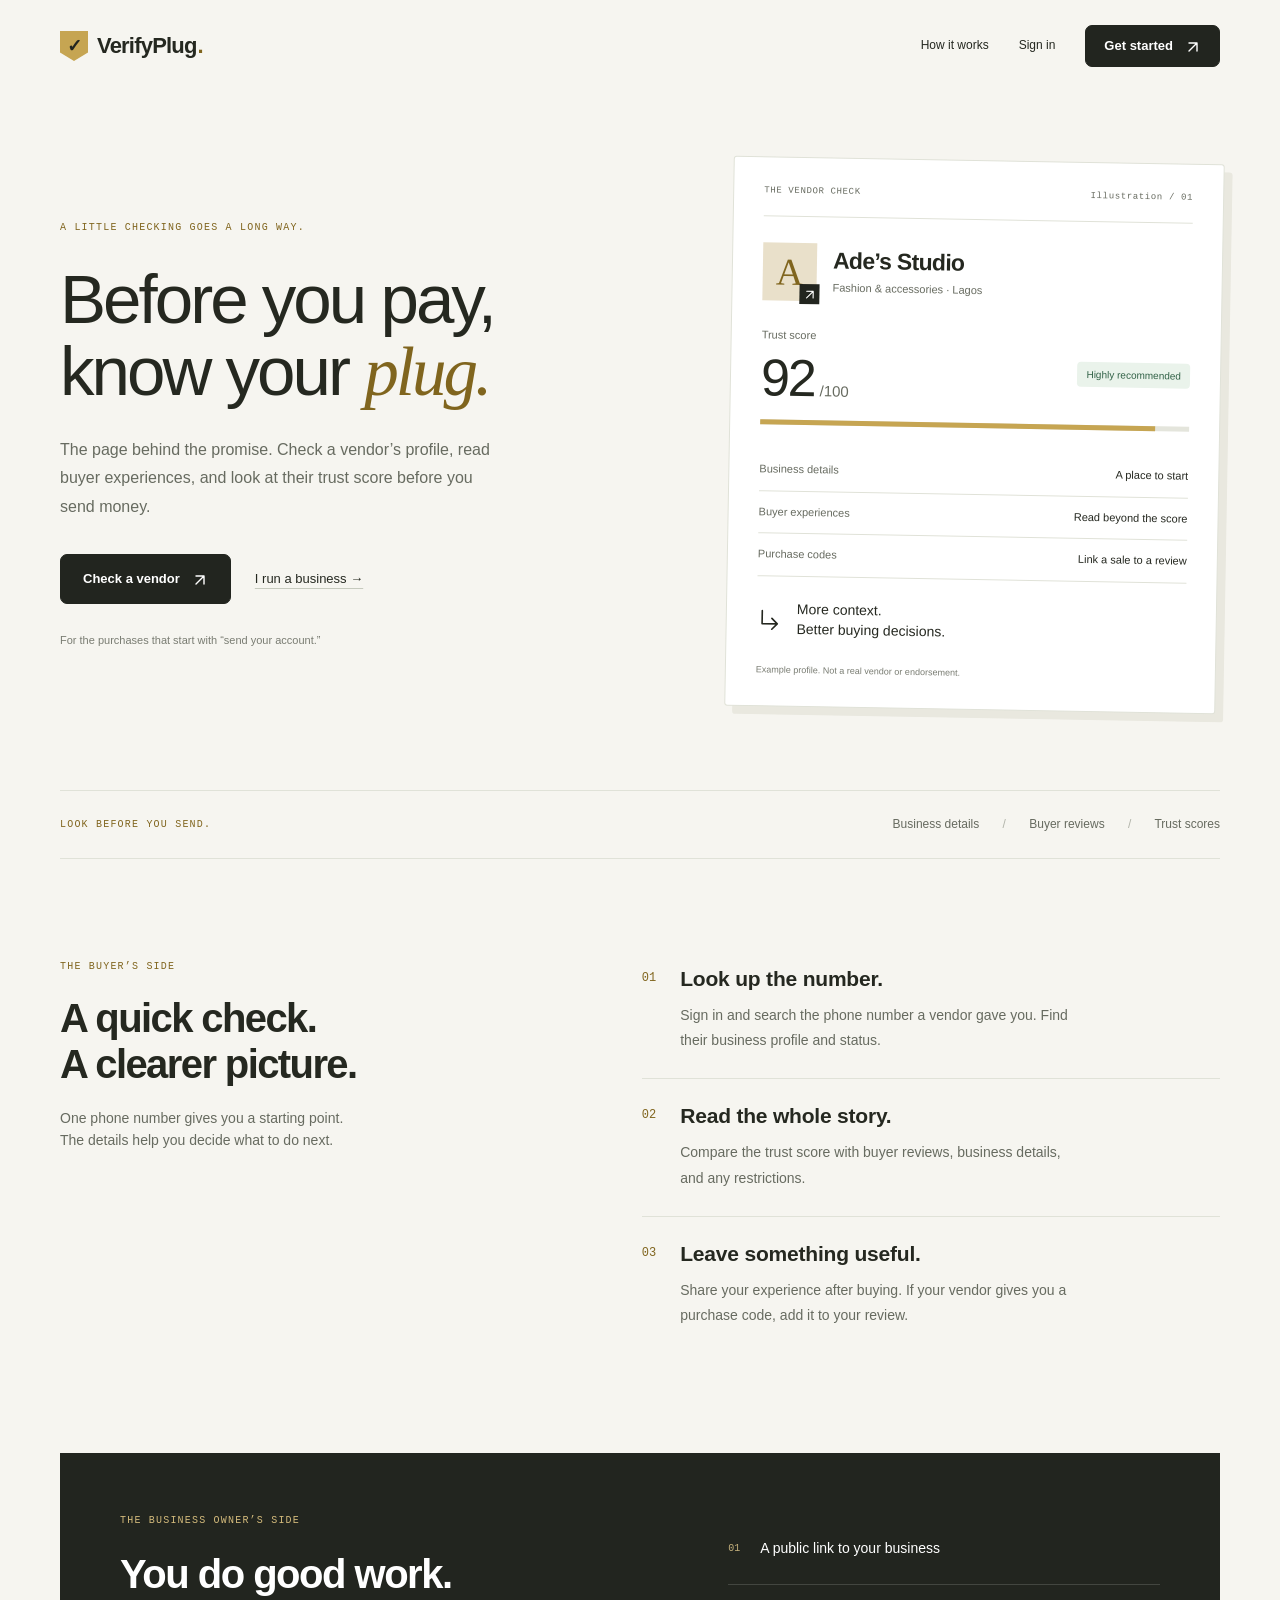
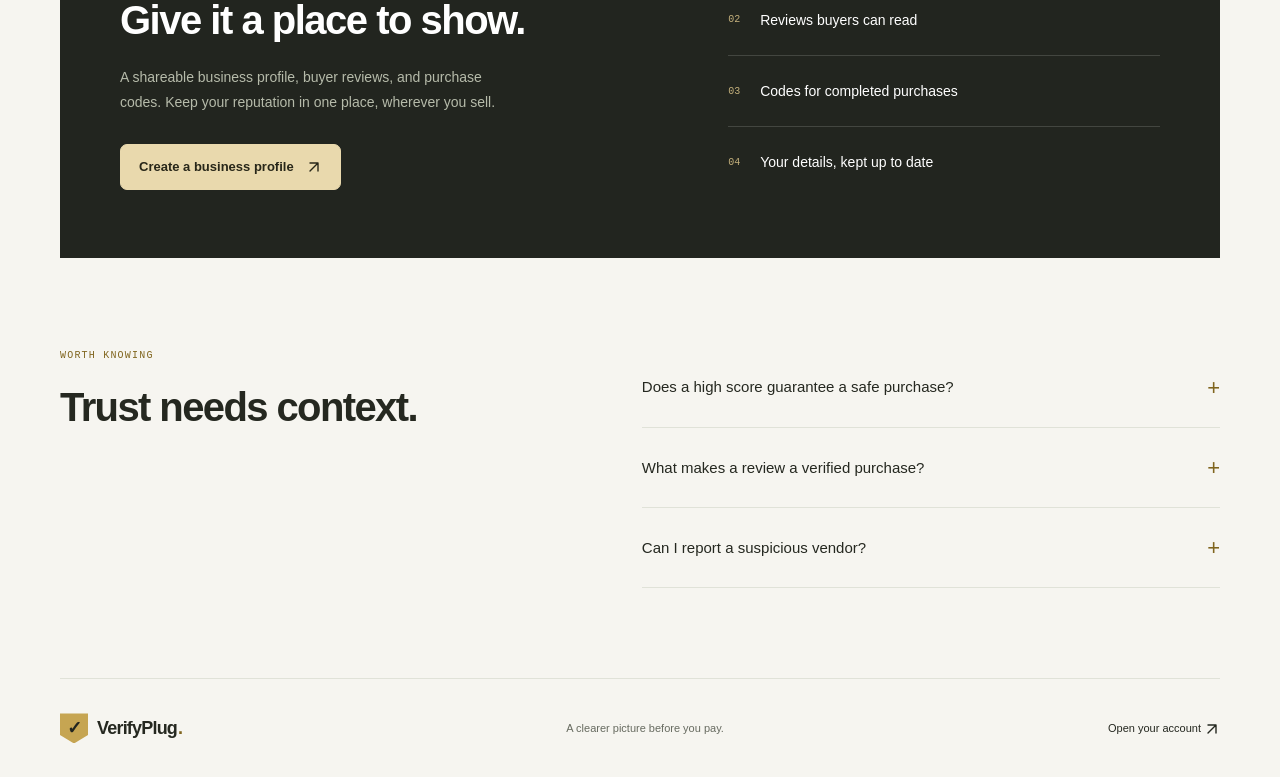
==== commit 491067b9: "Render landing-page detail arrow consistently across devices" ====
--- a/index.html
+++ b/index.html
@@ -5,7 +5,7 @@
 <nav class="lp-nav" aria-label="Main navigation"><a href="index.html" class="brand" aria-label="VerifyPlug home"><span class="brand-seal" aria-hidden="true">✓</span>VerifyPlug<span class="brand-period">.</span></a><div class="nav-actions"><a class="nav-how" href="#how-it-works">How it works</a><a href="auth.html">Sign in</a><a class="btn" href="auth.html?mode=signup">Get started <span aria-hidden="true"><svg class="arrow-icon" aria-hidden="true" viewBox="0 0 16 16" fill="none"><path d="M4 12 12 4M4 4h8v8" stroke="currentColor" stroke-width="1.4" stroke-linecap="round" stroke-linejoin="round"/></svg></span></a></div></nav>
 <main id="main">
 <section class="lp-hero"><div class="hero-copy"><span class="eyebrow">A little checking goes a long way.</span><h1>Before you pay,<br>know your <em>plug.</em></h1><p class="sub">The page behind the promise. Check a vendor’s profile, read buyer experiences, and look at their trust score before you send money.</p><div class="lp-cta"><a class="btn" href="auth.html">Check a vendor <span aria-hidden="true"><svg class="arrow-icon" aria-hidden="true" viewBox="0 0 16 16" fill="none"><path d="M4 12 12 4M4 4h8v8" stroke="currentColor" stroke-width="1.4" stroke-linecap="round" stroke-linejoin="round"/></svg></span></a><a class="text-link" href="auth.html?mode=signup&role=vendor">I run a business →</a></div><p class="hero-footnote">For the purchases that start with “send your account.”</p></div>
-<div class="profile-example" aria-label="Illustrative vendor profile"><div class="example-caption"><span>THE VENDOR CHECK</span><span>Illustration / 01</span></div><div class="example-business"><div class="example-monogram">A<span><svg class="arrow-icon" aria-hidden="true" viewBox="0 0 16 16" fill="none"><path d="M4 12 12 4M4 4h8v8" stroke="currentColor" stroke-width="1.4" stroke-linecap="round" stroke-linejoin="round"/></svg></span></div><div><h2>Ade’s Studio</h2><p>Fashion & accessories · Lagos</p></div></div><div class="example-score"><div><span>Trust score</span><strong>92<small>/100</small></strong></div><span class="status-trusted">Highly recommended</span></div><div class="example-meter" aria-hidden="true"><span></span></div><div class="example-row"><span>Business details</span><b>A place to start</b></div><div class="example-row"><span>Buyer experiences</span><b>Read beyond the score</b></div><div class="example-row"><span>Purchase codes</span><b>Link a sale to a review</b></div><div class="example-note"><span aria-hidden="true">↳</span><p>More context.<br>Better buying decisions.</p></div><p class="example-disclaimer">Example profile. Not a real vendor or endorsement.</p></div></section>
+<div class="profile-example" aria-label="Illustrative vendor profile"><div class="example-caption"><span>THE VENDOR CHECK</span><span>Illustration / 01</span></div><div class="example-business"><div class="example-monogram">A<span><svg class="arrow-icon" aria-hidden="true" viewBox="0 0 16 16" fill="none"><path d="M4 12 12 4M4 4h8v8" stroke="currentColor" stroke-width="1.4" stroke-linecap="round" stroke-linejoin="round"/></svg></span></div><div><h2>Ade’s Studio</h2><p>Fashion & accessories · Lagos</p></div></div><div class="example-score"><div><span>Trust score</span><strong>92<small>/100</small></strong></div><span class="status-trusted">Highly recommended</span></div><div class="example-meter" aria-hidden="true"><span></span></div><div class="example-row"><span>Business details</span><b>A place to start</b></div><div class="example-row"><span>Buyer experiences</span><b>Read beyond the score</b></div><div class="example-row"><span>Purchase codes</span><b>Link a sale to a review</b></div><div class="example-note"><svg aria-hidden="true" width="26" height="26" viewBox="0 0 24 24" fill="none"><path d="M5 4v12h14m-5-5 5 5-5 5" stroke="currentColor" stroke-width="1.5" stroke-linecap="round" stroke-linejoin="round"/></svg><p>More context.<br>Better buying decisions.</p></div><p class="example-disclaimer">Example profile. Not a real vendor or endorsement.</p></div></section>
 <div class="principle-strip"><span>LOOK BEFORE YOU SEND.</span><p>Business details <span aria-hidden="true">/</span> Buyer reviews <span aria-hidden="true">/</span> Trust scores</p></div>
 <section id="how-it-works" class="lp-section"><div class="section-intro"><span class="eyebrow">The buyer’s side</span><h2>A quick check.<br>A clearer picture.</h2><p>One phone number gives you a starting point. The details help you decide what to do next.</p></div><div class="steps"><article><span class="step-num">01</span><div><h3>Look up the number.</h3><p>Sign in and search the phone number a vendor gave you. Find their business profile and status.</p></div></article><article><span class="step-num">02</span><div><h3>Read the whole story.</h3><p>Compare the trust score with buyer reviews, business details, and any restrictions.</p></div></article><article><span class="step-num">03</span><div><h3>Leave something useful.</h3><p>Share your experience after buying. If your vendor gives you a purchase code, add it to your review.</p></div></article></div></section>
 <section class="vendor-band" id="features"><div><span class="eyebrow">The business owner’s side</span><h2>You do good work.<br>Give it a place to show.</h2><p>A shareable business profile, buyer reviews, and purchase codes. Keep your reputation in one place, wherever you sell.</p><a class="btn" href="auth.html?mode=signup&role=vendor">Create a business profile <svg class="arrow-icon" aria-hidden="true" viewBox="0 0 16 16" fill="none"><path d="M4 12 12 4M4 4h8v8" stroke="currentColor" stroke-width="1.4" stroke-linecap="round" stroke-linejoin="round"/></svg></a></div><ul><li><span>01</span> A public link to your business</li><li><span>02</span> Reviews buyers can read</li><li><span>03</span> Codes for completed purchases</li><li><span>04</span> Your details, kept up to date</li></ul></section>
